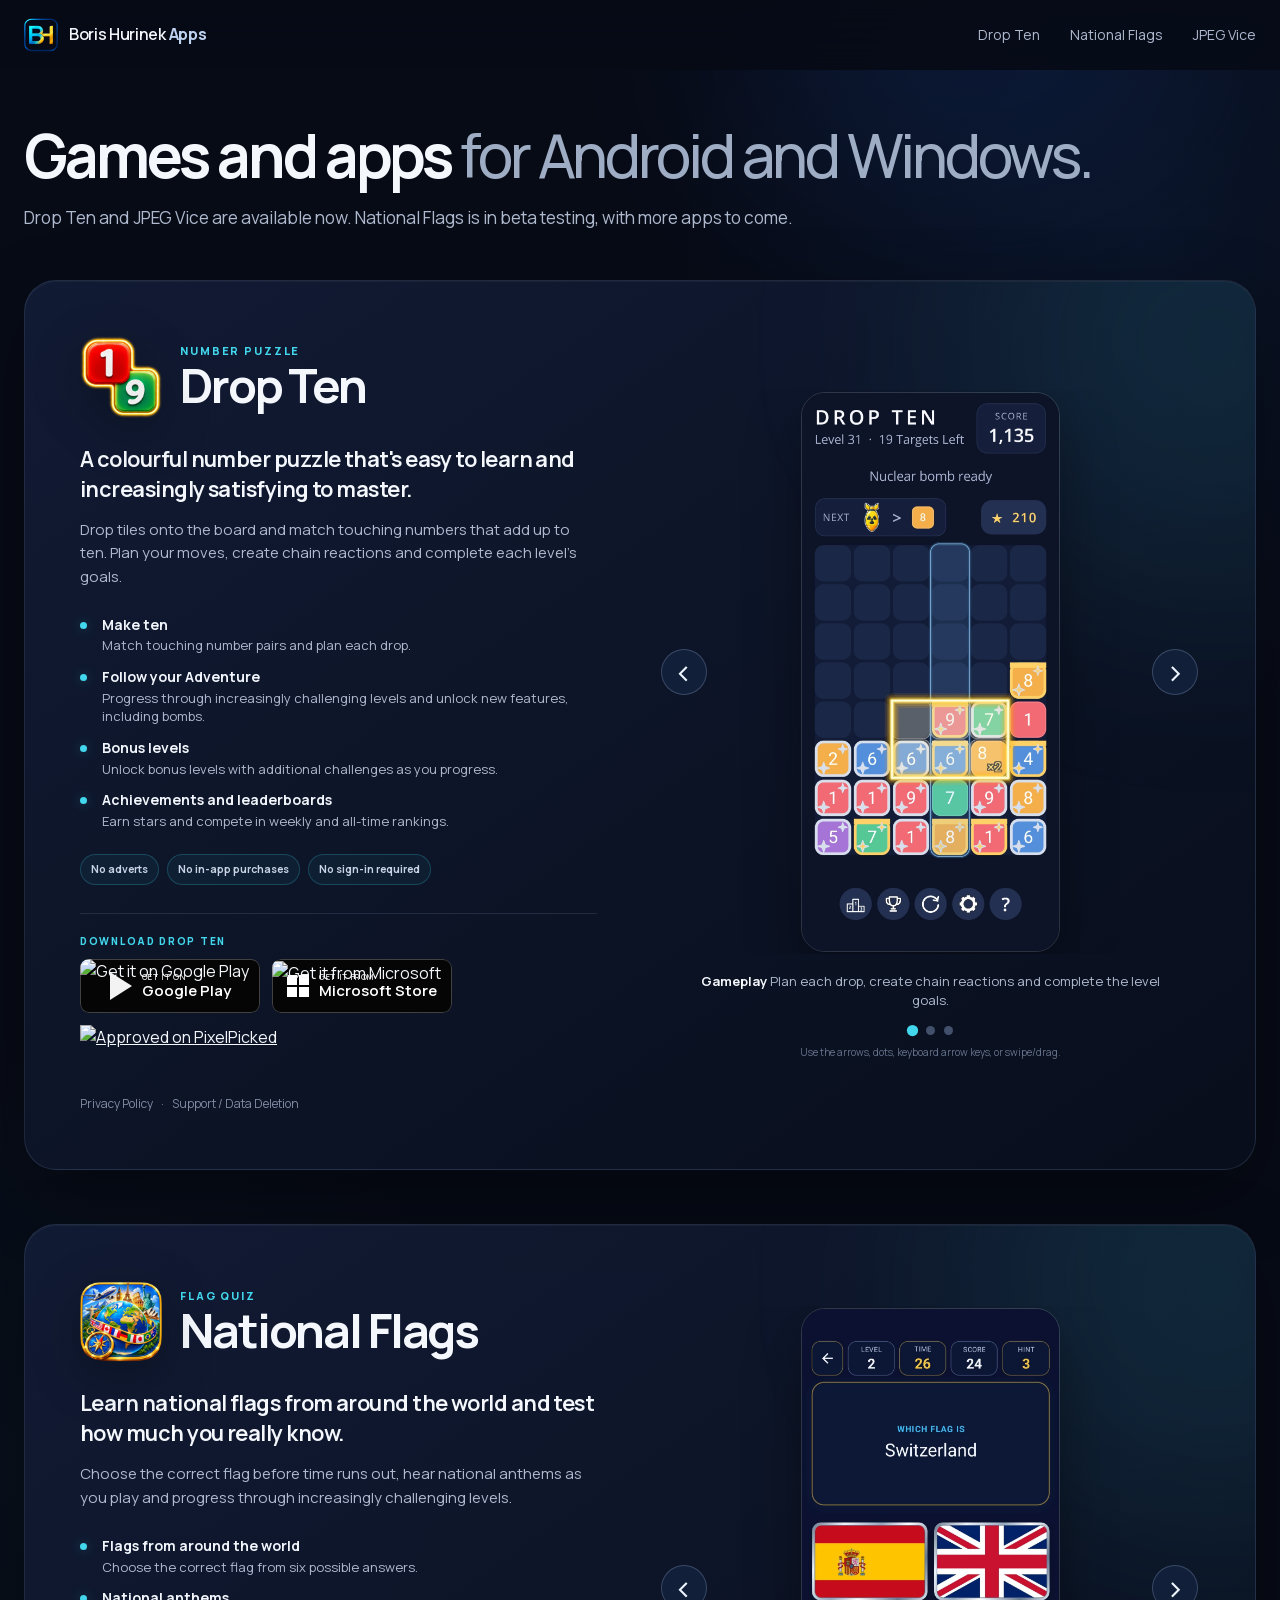
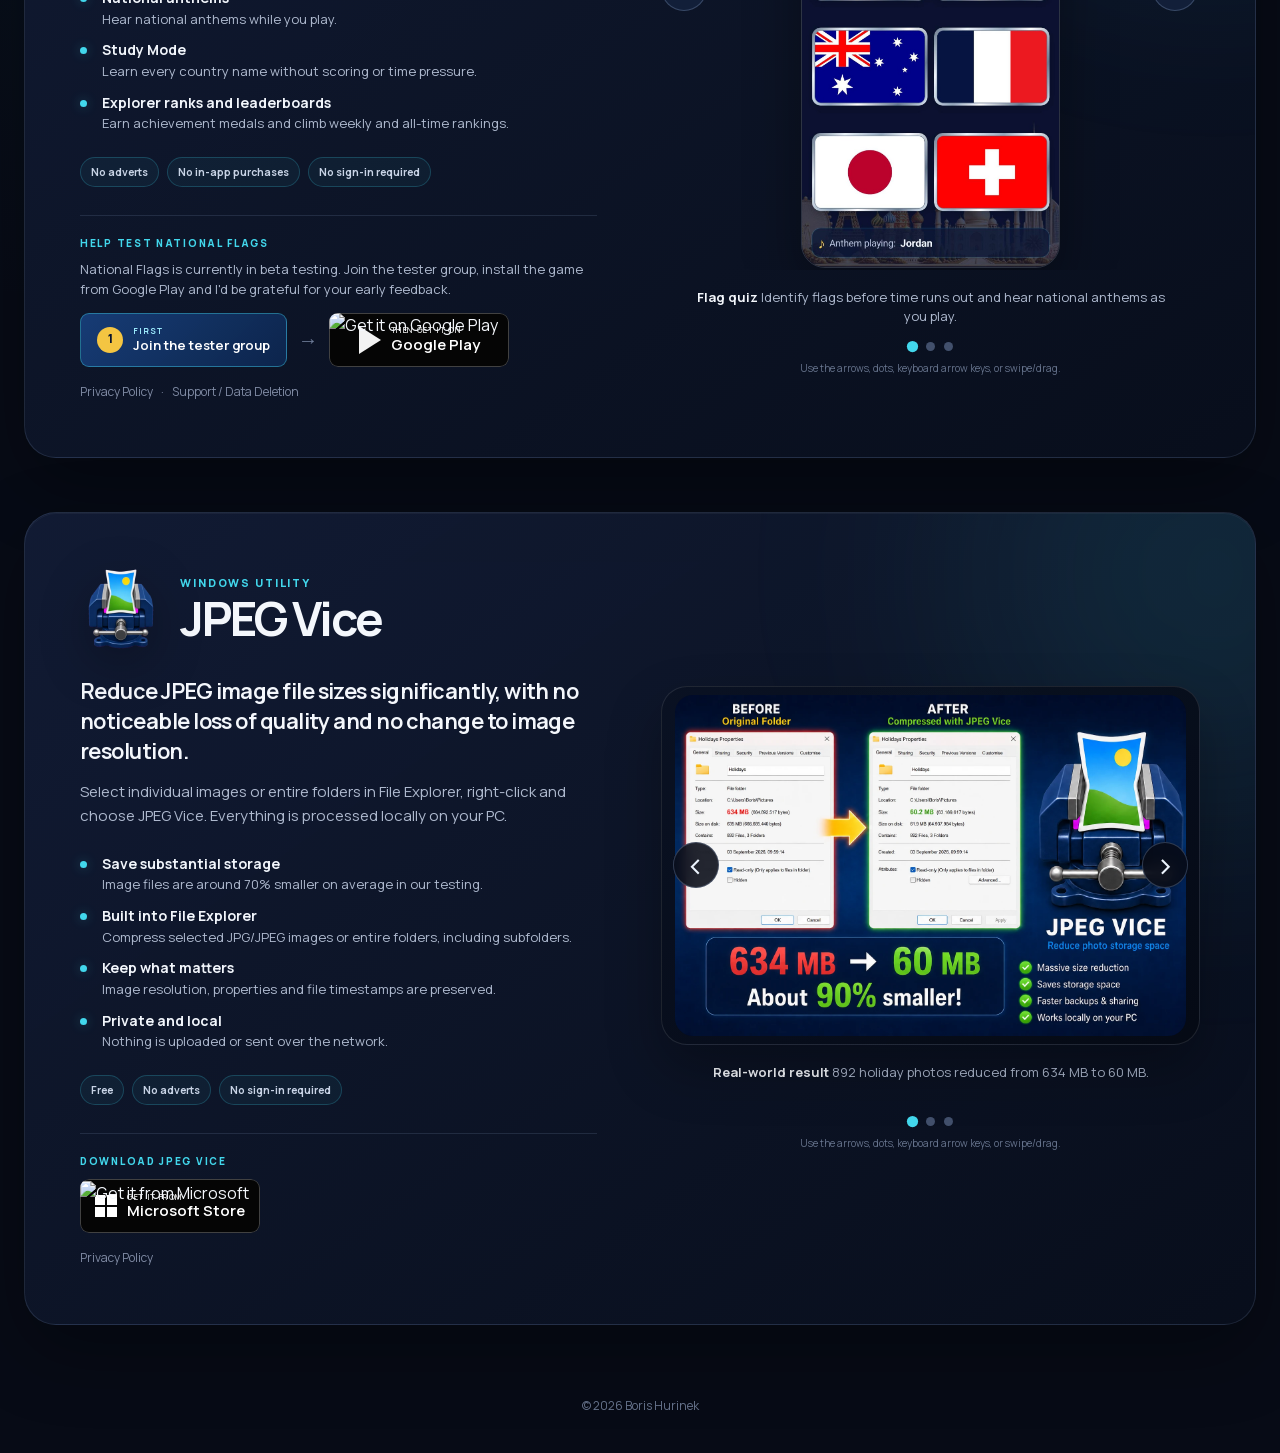
==== index.html @ 69b2ed43 "JPEG Vice Microsoft Store link updated" ====
<!doctype html>
<html lang="en">

<head>
  <meta charset="utf-8">
  <meta name="viewport" content="width=device-width, initial-scale=1">
  <meta name="theme-color" content="#070b16">
  <meta name="description"
    content="Games and apps for Android and Windows by Boris Hurinek. Drop Ten and JPEG Vice are available now, and National Flags is in beta testing.">
  <title>Boris Hurinek Apps</title>

  <link rel="icon" href="favicon.ico" sizes="any">
  <link rel="icon" type="image/png" sizes="32x32" href="favicon-32x32.png">
  <link rel="apple-touch-icon" sizes="180x180" href="apple-touch-icon.png">

  <link rel="preload" href="assets/fonts/manrope-latin-vf.woff2" as="font" type="font/woff2" crossorigin>
  <link rel="stylesheet" href="assets/css/site.css">
  <script src="assets/js/site.js" defer></script>
</head>

<body>
  <a class="skip-link" href="#main">Skip to content</a>

  <header class="site-header" data-header>
    <div class="header-inner">
      <a class="brand" href="#top" aria-label="Boris Hurinek Apps, home">
        <img class="brand-mark" src="assets/images/site-mark.png" width="38" height="38" alt="">
        <span class="brand-name">Boris Hurinek <strong>Apps</strong></span>
      </a>
      <nav class="site-nav" aria-label="Primary navigation">
        <a href="#drop-ten">Drop Ten</a>
        <a href="#national-flags">National Flags</a>
        <a href="#jpeg-vice">JPEG Vice</a>
      </nav>
    </div>
  </header>

  <main id="main">
    <section class="hero" id="top">
      <div class="hero-glow" aria-hidden="true"></div>
      <div class="shell hero-inner">
        <h1>Games and apps <span>for Android and Windows.</span></h1>
        <p class="hero-copy">Drop Ten and JPEG Vice are available now. National Flags is in beta testing, with more apps to come.</p>
      </div>
    </section>

    <section class="apps-section shell" aria-label="Apps">
      <article class="app-card reveal" id="drop-ten">
        <div class="app-card-glow" aria-hidden="true"></div>

        <div class="app-content">
          <div class="app-identity">
            <img class="app-icon" src="assets/images/drop-ten/app-icon.webp" alt="Drop Ten app icon" width="512"
              height="512">
            <div>
              <p class="app-type">NUMBER PUZZLE</p>
              <h2>Drop Ten</h2>
            </div>
          </div>

          <p class="app-lead">A colourful number puzzle that's easy to learn and increasingly satisfying to master.</p>
          <p class="app-description">Drop tiles onto the board and match touching numbers that add up to ten. Plan your
            moves, create chain reactions and complete each level's goals.</p>

          <div class="feature-list" aria-label="Drop Ten highlights">
            <div class="feature-item"><span class="feature-dot" aria-hidden="true"></span>
              <div><strong>Make ten</strong><span>Match touching number pairs and plan each drop.</span></div>
            </div>
            <div class="feature-item"><span class="feature-dot" aria-hidden="true"></span>
              <div><strong>Follow your Adventure</strong><span>Progress through increasingly challenging levels and
                  unlock new features, including bombs.</span></div>
            </div>
            <div class="feature-item"><span class="feature-dot" aria-hidden="true"></span>
              <div><strong>Bonus levels</strong><span>Unlock bonus levels with additional challenges as you
                  progress.</span></div>
            </div>
            <div class="feature-item"><span class="feature-dot" aria-hidden="true"></span>
              <div><strong>Achievements and leaderboards</strong><span>Earn stars and compete in weekly and all-time
                  rankings.</span></div>
            </div>
          </div>

          <div class="trust-row" aria-label="App benefits">
            <span>No adverts</span>
            <span>No in-app purchases</span>
            <span>No sign-in required</span>
          </div>

          <div class="download-block">
            <p class="download-label">DOWNLOAD DROP TEN</p>
            <div class="store-buttons">
              <a class="store-badge" href="https://play.google.com/store/apps/details?id=com.borishurinekapps.dropten"
                target="_blank" rel="noopener" aria-label="Get Drop Ten on Google Play">
                <span class="store-fallback"><span class="play-symbol" aria-hidden="true"></span><span><small>GET IT
                      ON</small>Google Play</span></span>
                <img class="store-official"
                  src="https://play.google.com/intl/en_us/badges/static/images/badges/en_badge_web_generic.png"
                  alt="Get it on Google Play">
              </a>
              <a class="store-badge"
                href="https://apps.microsoft.com/detail/9NRKWH9SPVKL?hl=en-us&amp;gl=GB&amp;ocid=pdpshare"
                target="_blank" rel="noopener" aria-label="Get Drop Ten from Microsoft Store">
                <span class="store-fallback"><span class="windows-symbol"
                    aria-hidden="true"><i></i><i></i><i></i><i></i></span><span><small>GET IT FROM</small>Microsoft
                    Store</span></span>
                <img class="store-official microsoft-official" src="https://get.microsoft.com/images/en-us%20dark.svg"
                  alt="Get it from Microsoft">
              </a>
              <a href="https://pixelpicked.com/game/1B5Avv13RPs/drop-ten/" target="_blank" rel="noopener">
                <img src="https://api.pixelpicked.com/api/badges/1B5Avv13RPs/live.png?theme=dark" width="250"
                  height="54" alt="Approved on PixelPicked" />
              </a>
            </div>
          </div>

          <div class="small-links">
            <a href="drop-ten-privacy.html">Privacy Policy</a>
            <span aria-hidden="true">·</span>
            <a href="https://forms.cloud.microsoft/r/HHPSnJedVT" target="_blank" rel="noopener">Support / Data
              Deletion</a>
          </div>
        </div>

        <div class="carousel" data-carousel aria-label="Drop Ten screenshots">
          <div class="carousel-shell">
            <button class="carousel-arrow carousel-prev" type="button" data-carousel-prev
              aria-label="Previous Drop Ten screenshot">‹</button>
            <div class="carousel-viewport" data-carousel-viewport tabindex="0">
              <div class="carousel-track" data-carousel-track>
                <figure class="carousel-slide"
                  data-caption="Gameplay | Plan each drop, create chain reactions and complete the level goals.">
                  <img class="carousel-image" src="assets/images/drop-ten/gameplay.jpg"
                    alt="Drop Ten gameplay with the nuclear bomb ready" width="824" height="1830" draggable="false">
                </figure>
                <figure class="carousel-slide"
                  data-caption="Adventure | Progress through levels and unlock new features and bonus levels.">
                  <img class="carousel-image" src="assets/images/drop-ten/adventure.jpg"
                    alt="Drop Ten Adventure path with levels and unlocks" width="945" height="2048" draggable="false">
                </figure>
                <figure class="carousel-slide"
                  data-caption="Bombs | Unlock powerful bombs to help clear difficult boards.">
                  <img class="carousel-image" src="assets/images/drop-ten/bomb-unlock.jpg"
                    alt="Drop Ten nuclear bomb unlocked" width="824" height="1830" draggable="false">
                </figure>
              </div>
            </div>
            <button class="carousel-arrow carousel-next" type="button" data-carousel-next
              aria-label="Next Drop Ten screenshot">›</button>
          </div>
          <p class="carousel-caption" data-carousel-caption aria-live="polite"></p>
          <div class="carousel-dots" data-carousel-dots aria-label="Choose Drop Ten screenshot"></div>
          <p class="carousel-help">Use the arrows, dots, keyboard arrow keys, or swipe/drag.</p>
        </div>
      </article>

      <article class="app-card reveal" id="national-flags">
        <div class="app-card-glow" aria-hidden="true"></div>
        <div class="app-content">
          <div class="app-identity">
            <img class="app-icon" src="assets/images/national-flags/app-icon.webp" alt="National Flags app icon"
              width="512" height="512">
            <div>
              <p class="app-type">FLAG QUIZ</p>
              <h2>National Flags</h2>
            </div>
          </div>

          <p class="app-lead">Learn national flags from around the world and test how much you really know.</p>
          <p class="app-description">Choose the correct flag before time runs out, hear national anthems as you play and
            progress through increasingly challenging levels.</p>

          <div class="feature-list" aria-label="National Flags highlights">
            <div class="feature-item"><span class="feature-dot" aria-hidden="true"></span>
              <div><strong>Flags from around the world</strong><span>Choose the correct flag from six possible
                  answers.</span></div>
            </div>
            <div class="feature-item"><span class="feature-dot" aria-hidden="true"></span>
              <div><strong>National anthems</strong><span>Hear national anthems while you play.</span></div>
            </div>
            <div class="feature-item"><span class="feature-dot" aria-hidden="true"></span>
              <div><strong>Study Mode</strong><span>Learn every country name without scoring or time pressure.</span>
              </div>
            </div>
            <div class="feature-item"><span class="feature-dot" aria-hidden="true"></span>
              <div><strong>Explorer ranks and leaderboards</strong><span>Earn achievement medals and climb weekly and
                  all-time rankings.</span></div>
            </div>
          </div>

          <div class="trust-row" aria-label="App benefits">
            <span>No adverts</span>
            <span>No in-app purchases</span>
            <span>No sign-in required</span>
          </div>

          <div class="download-block early-access-block">
            <p class="download-label">HELP TEST NATIONAL FLAGS</p>
            <p class="early-access-note">National Flags is currently in beta testing. Join the tester group, install the
              game from Google Play and I'd be grateful for your early feedback.</p>
            <div class="early-steps">
              <a class="early-step" href="https://groups.google.com/g/borishurinekappstesters" target="_blank"
                rel="noopener">
                <span class="step-number">1</span><span><small>FIRST</small>Join the tester group</span>
              </a>
              <span class="step-arrow" aria-hidden="true">→</span>
              <a class="store-badge" href="https://play.google.com/apps/testing/com.borishurinekapps.nationalflags"
                target="_blank" rel="noopener"
                aria-label="Get National Flags on Google Play after joining the tester group">
                <span class="store-fallback"><span class="play-symbol" aria-hidden="true"></span><span><small>THEN GET
                      IT ON</small>Google Play</span></span>
                <img class="store-official"
                  src="https://play.google.com/intl/en_us/badges/static/images/badges/en_badge_web_generic.png"
                  alt="Get it on Google Play">
              </a>
            </div>
          </div>

          <div class="small-links">
            <a href="national-flags-privacy.html">Privacy Policy</a>
            <span aria-hidden="true">·</span>
            <a href="https://forms.cloud.microsoft/r/4KenKK9VMp" target="_blank" rel="noopener">Support / Data
              Deletion</a>
          </div>
        </div>

        <div class="carousel" data-carousel aria-label="National Flags screenshots">
          <div class="carousel-shell">
            <button class="carousel-arrow carousel-prev" type="button" data-carousel-prev
              aria-label="Previous National Flags screenshot">‹</button>
            <div class="carousel-viewport" data-carousel-viewport tabindex="0">
              <div class="carousel-track" data-carousel-track>
                <figure class="carousel-slide"
                  data-caption="Flag quiz | Identify flags before time runs out and hear national anthems as you play.">
                  <img class="carousel-image" src="assets/images/national-flags/gameplay.jpg"
                    alt="National Flags quiz asking for the flag of Switzerland" width="824" height="1830"
                    draggable="false">
                </figure>
                <figure class="carousel-slide"
                  data-caption="Main menu | Play, check the leaderboards, view achievements and change settings.">
                  <img class="carousel-image" src="assets/images/national-flags/main-menu.jpg"
                    alt="National Flags main menu" width="824" height="1830" draggable="false">
                </figure>
                <figure class="carousel-slide"
                  data-caption="Explorer ranks | Earn achievement medals as you progress through the game.">
                  <img class="carousel-image" src="assets/images/national-flags/achievements.jpg"
                    alt="National Flags explorer rank achievement medals" width="824" height="1830" draggable="false">
                </figure>
              </div>
            </div>
            <button class="carousel-arrow carousel-next" type="button" data-carousel-next
              aria-label="Next National Flags screenshot">›</button>
          </div>
          <p class="carousel-caption" data-carousel-caption aria-live="polite"></p>
          <div class="carousel-dots" data-carousel-dots aria-label="Choose National Flags screenshot"></div>
          <p class="carousel-help">Use the arrows, dots, keyboard arrow keys, or swipe/drag.</p>
        </div>
      </article>

      <article class="app-card reveal" id="jpeg-vice">
        <div class="app-card-glow" aria-hidden="true"></div>
        <div class="app-content">
          <div class="app-identity">
            <img class="app-icon" src="assets/images/jpeg-vice/JPEGVice.webp" alt="JPEG Vice app icon" width="256"
              height="256">
            <div>
              <p class="app-type">WINDOWS UTILITY</p>
              <h2>JPEG Vice</h2>
            </div>
          </div>

          <p class="app-lead">Reduce JPEG image file sizes significantly, with no noticeable loss of quality and no change
            to image resolution.</p>
          <p class="app-description">Select individual images or entire folders in File Explorer, right-click and choose
            JPEG Vice. Everything is processed locally on your PC.</p>

          <div class="feature-list" aria-label="JPEG Vice highlights">
            <div class="feature-item"><span class="feature-dot" aria-hidden="true"></span>
              <div><strong>Save substantial storage</strong><span>Image files are around 70% smaller on average in our
                  testing.</span></div>
            </div>
            <div class="feature-item"><span class="feature-dot" aria-hidden="true"></span>
              <div><strong>Built into File Explorer</strong><span>Compress selected JPG/JPEG images or entire folders,
                  including subfolders.</span></div>
            </div>
            <div class="feature-item"><span class="feature-dot" aria-hidden="true"></span>
              <div><strong>Keep what matters</strong><span>Image resolution, properties and file timestamps are
                  preserved.</span></div>
            </div>
            <div class="feature-item"><span class="feature-dot" aria-hidden="true"></span>
              <div><strong>Private and local</strong><span>Nothing is uploaded or sent over the network.</span></div>
            </div>
          </div>

          <div class="trust-row" aria-label="App benefits">
            <span>Free</span>
            <span>No adverts</span>
            <span>No sign-in required</span>
          </div>

          <div class="download-block">
            <p class="download-label">DOWNLOAD JPEG VICE</p>
            <div class="store-buttons">
              <a class="store-badge" href="https://apps.microsoft.com/detail/9N1WLWD1BD6P?hl=en-us&gl=GB&ocid=pdpshare" target="_blank" rel="noopener"
                aria-label="Get JPEG Vice from Microsoft Store">
                <span class="store-fallback"><span class="windows-symbol"
                    aria-hidden="true"><i></i><i></i><i></i><i></i></span><span><small>GET IT FROM</small>Microsoft
                    Store</span></span>
                <img class="store-official microsoft-official" src="https://get.microsoft.com/images/en-us%20dark.svg"
                  alt="Get it from Microsoft">
              </a>
            </div>
          </div>

          <div class="small-links">
            <a href="jpeg-vice-privacy.html">Privacy Policy</a>
          </div>
        </div>

        <div class="carousel carousel--landscape" data-carousel aria-label="JPEG Vice screenshots">
          <div class="carousel-shell">
            <button class="carousel-arrow carousel-prev" type="button" data-carousel-prev
              aria-label="Previous JPEG Vice screenshot">‹</button>
            <div class="carousel-viewport" data-carousel-viewport tabindex="0">
              <div class="carousel-track" data-carousel-track>
                <figure class="carousel-slide"
                  data-caption="Real-world result | 892 holiday photos reduced from 634 MB to 60 MB.">
                  <img class="carousel-image" src="assets/images/jpeg-vice/jpeg-vice-feature-graphic.webp"
                    alt="JPEG Vice example showing a Holidays photo folder reduced from 634 MB to 60 MB" width="1536"
                    height="1024" draggable="false">
                </figure>
                <figure class="carousel-slide"
                  data-caption="Built into File Explorer | Select JPEG images or folders, right-click and choose JPEG Vice.">
                  <img class="carousel-image" src="assets/images/jpeg-vice/screenshot-01.webp"
                    alt="JPEG Vice command in the Windows File Explorer right-click menu" width="1037" height="926"
                    draggable="false">
                </figure>
                <figure class="carousel-slide"
                  data-caption="Simple and clear | See progress, errors and the total storage space saved.">
                  <img class="carousel-image" src="assets/images/jpeg-vice/screenshot-02.webp"
                    alt="JPEG Vice progress window after processing 892 images" width="622" height="289"
                    draggable="false">
                </figure>
              </div>
            </div>
            <button class="carousel-arrow carousel-next" type="button" data-carousel-next
              aria-label="Next JPEG Vice screenshot">›</button>
          </div>
          <p class="carousel-caption" data-carousel-caption aria-live="polite"></p>
          <div class="carousel-dots" data-carousel-dots aria-label="Choose JPEG Vice screenshot"></div>
          <p class="carousel-help">Use the arrows, dots, keyboard arrow keys, or swipe/drag.</p>
        </div>
      </article>
    </section>
  </main>

  <footer class="site-footer">
    <div class="shell">
      <p>© 2026 Boris Hurinek</p>
    </div>
  </footer>

</body>

</html>
---- assets/css/site.css ----
@font-face {
  font-family: "Manrope";
  src: url("../fonts/manrope-latin-vf.woff2") format("woff2-variations");
  font-style: normal;
  font-weight: 200 800;
  font-display: swap;
}

:root {
  --bg: #070b16;
  --bg-soft: #0a1020;
  --surface: #0f192f;
  --surface-2: #0a1224;
  --line: rgba(156, 178, 218, 0.15);
  --line-strong: rgba(156, 178, 218, 0.28);
  --text: #f4f7fc;
  --muted: #aeb9ce;
  --muted-2: #7f8aa3;
  --accent: #42d7ec;
  --accent-rgb: 66, 215, 236;
  --gold: #f4c542;
  --radius-xl: 32px;
  --shell: 1240px;
  --shadow: 0 26px 74px rgba(0, 0, 0, 0.32);
}

* { box-sizing: border-box; }
html { scroll-behavior: smooth; scroll-padding-top: 92px; }
body {
  margin: 0;
  min-width: 320px;
  color: var(--text);
  background:
    radial-gradient(circle at 90% 8%, rgba(33, 92, 178, 0.10), transparent 30rem),
    radial-gradient(circle at 5% 48%, rgba(26, 120, 146, 0.05), transparent 28rem),
    var(--bg);
  font-family: "Manrope", "Segoe UI", Arial, sans-serif;
  line-height: 1.55;
  -webkit-font-smoothing: antialiased;
  text-rendering: optimizeLegibility;
}
img { max-width: 100%; display: block; }
a { color: inherit; }
button, a { -webkit-tap-highlight-color: transparent; }
button { font: inherit; }

.shell { width: min(var(--shell), calc(100% - 48px)); margin-inline: auto; }
.skip-link { position: fixed; left: 16px; top: -80px; z-index: 1000; padding: 10px 14px; background: white; color: #111; border-radius: 8px; }
.skip-link:focus { top: 12px; }

.site-header {
  position: sticky;
  top: 0;
  z-index: 50;
  height: 70px;
  display: flex;
  align-items: center;
  background: rgba(7, 11, 22, 0.76);
  border-bottom: 1px solid transparent;
  backdrop-filter: blur(18px) saturate(130%);
  transition: background 180ms ease, border-color 180ms ease;
}
.site-header.is-scrolled { background: rgba(7, 11, 22, 0.95); border-color: var(--line); }
.header-inner { width: min(var(--shell), calc(100% - 48px)); margin-inline: auto; display: flex; align-items: center; justify-content: space-between; gap: 28px; }
.brand { display: inline-flex; align-items: center; gap: 11px; text-decoration: none; font-weight: 570; letter-spacing: -0.02em; }
.brand strong { color: #bed2f2; font-weight: 720; }
.brand-mark { width: 34px; height: 34px; object-fit: contain; }
.site-nav { display: flex; align-items: center; gap: 30px; font-size: 14px; color: var(--muted); }
.site-nav a { text-decoration: none; transition: color 160ms ease; }
.site-nav a:hover, .site-nav a:focus-visible { color: var(--text); }

.hero { position: relative; overflow: hidden; padding: 54px 0 48px; }
.hero-inner { position: relative; z-index: 2; }
.hero h1 { margin: 0; font-size: clamp(44px, 4.7vw, 68px); line-height: 1.05; letter-spacing: -0.052em; font-weight: 690; }
.hero h1 span { color: #9eacc4; font-weight: 480; }
.hero-copy { margin: 18px 0 0; max-width: none; color: var(--muted); font-size: clamp(16px, 1.35vw, 19px); }
.hero-glow { position: absolute; width: 480px; height: 300px; right: 5%; top: -180px; border-radius: 50%; background: #245ed5; filter: blur(105px); opacity: .14; pointer-events: none; }

.apps-section { display: grid; gap: 54px; padding-bottom: 68px; }
.app-card {
  position: relative;
  display: grid;
  grid-template-columns: minmax(0, 0.98fr) minmax(430px, 1.02fr);
  gap: clamp(38px, 5vw, 68px);
  padding: clamp(36px, 4.3vw, 60px);
  overflow: hidden;
  border: 1px solid var(--line);
  border-radius: var(--radius-xl);
  background: linear-gradient(145deg, rgba(18, 28, 53, .95), rgba(8, 14, 28, .98));
  box-shadow: var(--shadow);
  isolation: isolate;
}
.app-card::after { content: ""; position: absolute; inset: 0; pointer-events: none; border-radius: inherit; box-shadow: inset 0 1px 0 rgba(255,255,255,.045); }
.app-card-glow { position: absolute; z-index: -1; width: 500px; height: 500px; right: -210px; top: -190px; border-radius: 50%; background: rgba(var(--accent-rgb), .10); filter: blur(115px); }
.app-content { position: relative; z-index: 4; align-self: center; min-width: 0; }
.app-identity { display: flex; align-items: center; gap: 18px; margin-bottom: 26px; }
.app-icon { width: 82px; height: 82px; object-fit: contain; filter: drop-shadow(0 14px 24px rgba(0,0,0,.26)); }
.app-type, .download-label { margin: 0; color: var(--accent); font-size: 11px; line-height: 1.2; font-weight: 800; letter-spacing: .17em; }
.app-type { margin-bottom: 5px; }
.app-identity h2 { margin: 0; font-size: clamp(38px, 3.7vw, 54px); line-height: 1; letter-spacing: -0.045em; font-weight: 710; }
.app-lead { margin: 0 0 14px; max-width: 520px; font-size: clamp(20px, 1.7vw, 24px); line-height: 1.38; letter-spacing: -0.025em; font-weight: 650; }
.app-description { max-width: 560px; margin: 0 0 26px; color: var(--muted); font-size: 15px; }
.feature-list { display: grid; gap: 11px; margin: 0 0 24px; }
.feature-item { display: grid; grid-template-columns: 10px 1fr; gap: 12px; align-items: start; }
.feature-dot { width: 7px; height: 7px; margin-top: 8px; border-radius: 50%; background: var(--accent); box-shadow: 0 0 12px rgba(var(--accent-rgb), .32); }
.feature-item strong, .feature-item span { display: block; }
.feature-item strong { margin-bottom: 1px; font-size: 14px; color: #f1f5fb; }
.feature-item div > span { color: var(--muted); font-size: 13px; line-height: 1.43; }
.trust-row { display: flex; flex-wrap: wrap; gap: 8px; margin: 0 0 28px; }
.trust-row span { padding: 6px 10px; border-radius: 999px; border: 1px solid rgba(var(--accent-rgb), .22); background: rgba(var(--accent-rgb), .055); color: #c8d3e5; font-size: 10.5px; font-weight: 700; }
.download-block { padding-top: 21px; border-top: 1px solid var(--line); }
.download-label { margin-bottom: 12px; font-size: 10px; }
.store-buttons { display: flex; flex-wrap: wrap; gap: 12px; align-items: center; }
.store-badge { position: relative; display: inline-flex; width: 180px; height: 54px; border-radius: 9px; overflow: hidden; text-decoration: none; transition: transform 150ms ease, filter 150ms ease; }
.store-badge:hover, .early-step:hover { transform: translateY(-2px); filter: brightness(1.07); }
.store-badge:focus-visible, .early-step:focus-visible, .small-links a:focus-visible, .carousel-arrow:focus-visible, .carousel-dot:focus-visible { outline: 2px solid var(--accent); outline-offset: 3px; }
.store-official { position: absolute; inset: 0; width: 100%; height: 100%; object-fit: contain; z-index: 2; }
.microsoft-official { padding: 2px 0; }
.store-fallback { position: absolute; inset: 0; display: flex; align-items: center; justify-content: center; gap: 10px; padding: 6px 12px; border: 1px solid rgba(255,255,255,.24); border-radius: 9px; background: #050505; color: white; font-size: 15px; font-weight: 620; line-height: 1.05; }
.store-fallback small { display: block; margin-bottom: 2px; font-size: 8px; letter-spacing: .08em; font-weight: 600; color: #d8d8d8; }
.play-symbol { width: 0; height: 0; border-top: 14px solid transparent; border-bottom: 14px solid transparent; border-left: 22px solid #f3f3f3; }
.windows-symbol { display: grid; grid-template-columns: repeat(2, 10px); grid-template-rows: repeat(2, 10px); gap: 2px; }
.windows-symbol i { display: block; background: white; }
.small-links { display: flex; flex-wrap: wrap; align-items: center; gap: 8px; margin-top: 16px; color: var(--muted-2); font-size: 12px; }
.small-links a { text-decoration: none; border-bottom: 1px solid transparent; }
.small-links a:hover { color: var(--text); border-color: currentColor; }

.early-access-note { max-width: 560px; margin: -2px 0 13px; color: var(--muted); font-size: 13px; }
.early-steps { display: flex; align-items: center; flex-wrap: wrap; gap: 11px; }
.early-step { display: inline-flex; height: 54px; align-items: center; gap: 10px; padding: 0 16px; border-radius: 9px; border: 1px solid rgba(var(--accent-rgb), .42); background: linear-gradient(135deg, rgba(24, 62, 122, .94), rgba(13, 38, 78, .96)); text-decoration: none; color: white; line-height: 1.08; font-weight: 650; font-size: 13px; transition: transform 150ms ease, filter 150ms ease; }
.early-step small { display: block; margin-bottom: 2px; color: #9feeff; font-size: 8px; letter-spacing: .12em; }
.step-number { width: 26px; height: 26px; display: grid; place-items: center; border-radius: 50%; background: var(--gold); color: #09142d; font-size: 12px; font-weight: 800; }
.step-arrow { color: #6e7c98; font-size: 20px; }

.carousel { position: relative; align-self: center; min-width: 0; text-align: center; user-select: none; -webkit-user-select: none; }
.carousel-shell { position: relative; display: grid; grid-template-columns: 48px minmax(0, 1fr) 48px; align-items: center; gap: 15px; }
.carousel-viewport { overflow: hidden; min-width: 0; border-radius: 26px; cursor: grab; touch-action: pan-y; outline: none; }
.carousel-viewport.is-dragging { cursor: grabbing; }
.carousel-track { display: flex; transition: transform 320ms cubic-bezier(.22,.75,.25,1); will-change: transform; }
.carousel-slide { flex: 0 0 100%; min-width: 0; margin: 0; padding: 2px; display: flex; justify-content: center; }
.carousel-image {
  display: block;
  height: 560px;
  width: auto;
  max-width: 100%;
  object-fit: contain;
  border-radius: 24px;
  border: 1px solid rgba(255,255,255,.14);
  box-shadow: 0 24px 54px rgba(0,0,0,.34);
  pointer-events: none;
}
.carousel-arrow { width: 46px; height: 46px; display: grid; place-items: center; border: 1px solid var(--line-strong); border-radius: 50%; background: rgba(20, 33, 61, .88); color: #edf5ff; font-size: 32px; line-height: 1; cursor: pointer; transition: background 150ms ease, border-color 150ms ease, transform 150ms ease; }
.carousel-arrow:hover { background: rgba(var(--accent-rgb), .13); border-color: rgba(var(--accent-rgb), .50); transform: scale(1.04); }
.carousel-caption { min-height: 44px; max-width: 470px; margin: 18px auto 10px; color: var(--muted); font-size: 13px; line-height: 1.45; }
.carousel-caption strong { color: var(--text); }
.carousel-dots { display: flex; justify-content: center; gap: 9px; }
.carousel-dot { width: 9px; height: 9px; padding: 0; border: 0; border-radius: 50%; background: #42506c; cursor: pointer; transition: transform 150ms ease, background 150ms ease; }
.carousel-dot.is-active { background: var(--accent); transform: scale(1.25); }
.carousel-help { margin: 10px 0 0; color: #66738c; font-size: 10px; }


/* Landscape carousel variant for desktop app screenshots and feature graphics. */
.carousel--landscape .carousel-shell {
  display: block;
  position: relative;
}
.carousel--landscape .carousel-viewport {
  aspect-ratio: 3 / 2;
  border: 1px solid rgba(255,255,255,.10);
  background:
    radial-gradient(circle at 50% 45%, rgba(var(--accent-rgb), .055), transparent 58%),
    linear-gradient(145deg, rgba(10, 18, 35, .96), rgba(5, 10, 21, .98));
  box-shadow: 0 24px 54px rgba(0,0,0,.28);
}
.carousel--landscape .carousel-track,
.carousel--landscape .carousel-slide {
  height: 100%;
}
.carousel--landscape .carousel-slide {
  align-items: center;
  padding: 8px;
}
.carousel--landscape .carousel-image {
  width: auto;
  height: auto;
  max-width: 100%;
  max-height: 100%;
  object-fit: contain;
  border-radius: 18px;
  border: 0;
  box-shadow: none;
}
.carousel--landscape .carousel-arrow {
  position: absolute;
  z-index: 3;
  top: 50%;
  transform: translateY(-50%);
  background: rgba(7, 11, 22, .88);
  backdrop-filter: blur(8px);
}
.carousel--landscape .carousel-prev { left: 12px; }
.carousel--landscape .carousel-next { right: 12px; }
.carousel--landscape .carousel-arrow:hover {
  transform: translateY(-50%) scale(1.04);
}

.site-footer { padding: 4px 0 38px; color: #68758e; font-size: 12px; text-align: center; }
.site-footer p { margin: 0; }


.reveal { opacity: 0; transform: translateY(16px); transition: opacity 480ms ease, transform 480ms ease; }
.reveal.is-visible { opacity: 1; transform: none; }

@media (max-width: 1060px) {
  .app-card { grid-template-columns: minmax(0, .98fr) minmax(390px, 1.02fr); padding: 42px; gap: 38px; }
  .carousel-image { height: 540px; width: auto; }
}

@media (max-width: 860px) {
  .hero { padding: 44px 0 40px; }
  .app-card { grid-template-columns: 1fr; padding: 40px; gap: 42px; }
  .app-content { max-width: 680px; }
  .carousel { width: min(100%, 560px); margin-inline: auto; }
}

@media (max-width: 620px) {
  .shell, .header-inner { width: min(100% - 30px, var(--shell)); }
  .site-header { height: 64px; }
  .brand-name { font-size: 14px; }
  .brand-mark { width: 30px; height: 30px; }
  .site-nav { display: none; }
  html { scroll-padding-top: 76px; }
  .hero { padding: 34px 0 34px; }
  .hero h1 { font-size: clamp(38px, 11.5vw, 52px); }
  .hero h1 span { display: block; }
  .hero-copy { margin-top: 14px; font-size: 15px; }
  .apps-section { gap: 28px; padding-bottom: 40px; }
  .app-card { padding: 27px 21px 30px; border-radius: 25px; gap: 34px; }
  .app-identity { gap: 14px; margin-bottom: 22px; }
  .app-icon { width: 68px; height: 68px; }
  .app-identity h2 { font-size: 37px; }
  .app-lead { font-size: 20px; }
  .app-description { font-size: 14px; }
  .feature-item div > span { font-size: 12.8px; }
  .trust-row { margin-bottom: 25px; }
  .store-badge { width: 164px; height: 49px; }
  .early-step { height: 49px; }
  .step-arrow { display: none; }
  .carousel-shell { grid-template-columns: 42px minmax(0, 1fr) 42px; gap: 8px; }
  .carousel-arrow { width: 40px; height: 40px; font-size: 28px; }
  .carousel-image { height: min(590px, 72vh); width: auto; max-width: 100%; border-radius: 21px; }
  .carousel-viewport { border-radius: 21px; }
  .carousel-caption { min-height: 58px; margin-top: 15px; font-size: 12px; }
  .carousel-help { display: none; }
  .carousel--landscape .carousel-slide { padding: 6px; }
  .carousel--landscape .carousel-prev { left: 8px; }
  .carousel--landscape .carousel-next { right: 8px; }
}

@media (max-width: 390px) {
  .store-badge { width: 157px; }
  .early-step { width: 100%; justify-content: center; }
  .carousel-shell { grid-template-columns: 36px minmax(0, 1fr) 36px; gap: 5px; }
  .carousel-arrow { width: 34px; height: 34px; font-size: 24px; }
}

@media (prefers-reduced-motion: reduce) {
  html { scroll-behavior: auto; }
  *, *::before, *::after { animation-duration: 0.001ms !important; transition-duration: 0.001ms !important; }
  .reveal { opacity: 1; transform: none; }
}

/* Privacy policy pages */
.policy-main { padding: 42px 0 64px; }
.policy-shell { max-width: none; }
.back-link {
  display: inline-flex;
  margin: 0 0 18px;
  color: var(--muted);
  font-size: 13px;
  font-weight: 650;
  text-decoration: none;
  transition: color 150ms ease;
}
.back-link:hover, .back-link:focus-visible { color: var(--text); }
.back-link:focus-visible, .policy-button:focus-visible { outline: 2px solid var(--accent); outline-offset: 4px; }
.policy-card {
  padding: clamp(30px, 5vw, 58px);
  border: 1px solid var(--line);
  border-radius: var(--radius-xl);
  background: linear-gradient(145deg, rgba(18, 28, 53, .96), rgba(8, 14, 28, .99));
  box-shadow: var(--shadow);
}
.policy-header {
  display: flex;
  align-items: center;
  gap: 22px;
  padding-bottom: 30px;
  margin-bottom: 30px;
  border-bottom: 1px solid var(--line);
}
.policy-app-icon {
  width: 90px;
  height: 90px;
  flex: 0 0 auto;
  object-fit: contain;
  filter: drop-shadow(0 14px 24px rgba(0,0,0,.25));
}
.policy-kicker {
  margin: 0 0 5px;
  color: var(--accent);
  font-size: 11px;
  line-height: 1.2;
  font-weight: 800;
  letter-spacing: .17em;
}
.policy-header h1 {
  margin: 0;
  font-size: clamp(36px, 5vw, 54px);
  line-height: 1.05;
  letter-spacing: -0.045em;
  font-weight: 710;
}
.policy-effective { margin: 8px 0 0; color: var(--muted); font-size: 14px; }
.policy-effective strong { color: #dce6f7; font-weight: 650; }
.policy-card > p, .policy-section p, .policy-section li {
  color: var(--muted);
  font-size: 15px;
  line-height: 1.75;
}
.policy-card > p { margin: 0 0 30px; color: #d3dced; max-width: 1040px; }
.policy-section { padding: 28px 0; border-top: 1px solid var(--line); }
.policy-section > p, .policy-section > ul { max-width: 1040px; }
.policy-card > p + .policy-section { border-top: 0; padding-top: 0; }
.policy-section h2 {
  margin: 0 0 14px;
  color: var(--text);
  font-size: 19px;
  line-height: 1.3;
  font-weight: 720;
  letter-spacing: .01em;
  text-transform: uppercase;
}
.policy-section p { margin: 0 0 14px; }
.policy-section p:last-child { margin-bottom: 0; }
.policy-section ul { margin: 8px 0 18px; padding-left: 24px; }
.policy-section li { padding-left: 5px; margin: 6px 0; }
.policy-section li::marker { color: var(--accent); }
.policy-request { padding-bottom: 0; }
.policy-button {
  display: inline-flex;
  align-items: center;
  min-height: 46px;
  padding: 0 18px;
  margin: 3px 0 10px;
  border: 1px solid rgba(var(--accent-rgb), .45);
  border-radius: 10px;
  background: rgba(var(--accent-rgb), .10);
  color: var(--text);
  font-size: 13px;
  font-weight: 720;
  text-decoration: none;
  transition: transform 150ms ease, background 150ms ease, border-color 150ms ease;
}
.policy-button:hover { transform: translateY(-1px); background: rgba(var(--accent-rgb), .16); border-color: rgba(var(--accent-rgb), .70); }

@media (max-width: 620px) {
  .policy-main { padding: 26px 0 44px; }
  .policy-card { padding: 28px 21px 32px; border-radius: 25px; }
  .policy-header { gap: 15px; padding-bottom: 24px; margin-bottom: 25px; }
  .policy-app-icon { width: 67px; height: 67px; }
  .policy-header h1 { font-size: 35px; }
  .policy-effective { font-size: 12.5px; }
  .policy-card > p, .policy-section p, .policy-section li { font-size: 14px; line-height: 1.7; }
  .policy-section { padding: 23px 0; }
  .policy-section h2 { font-size: 16px; }
}
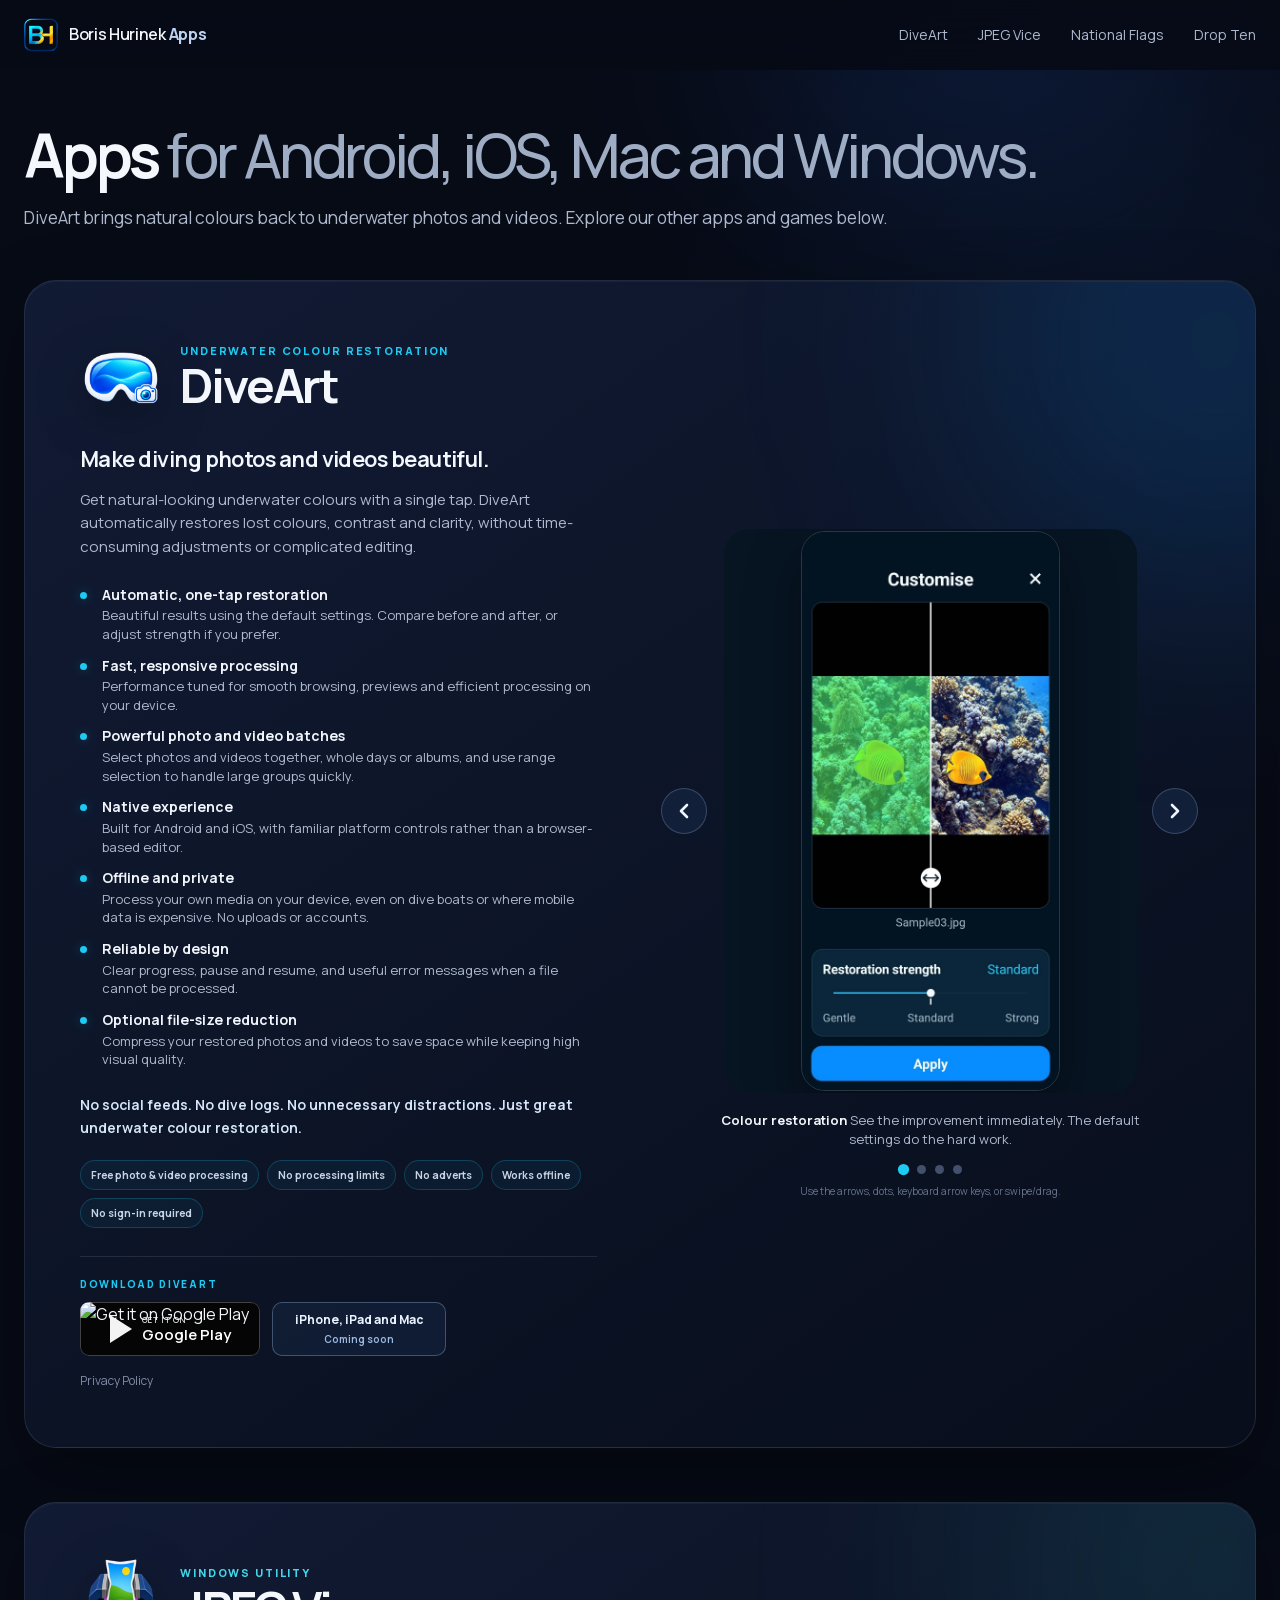
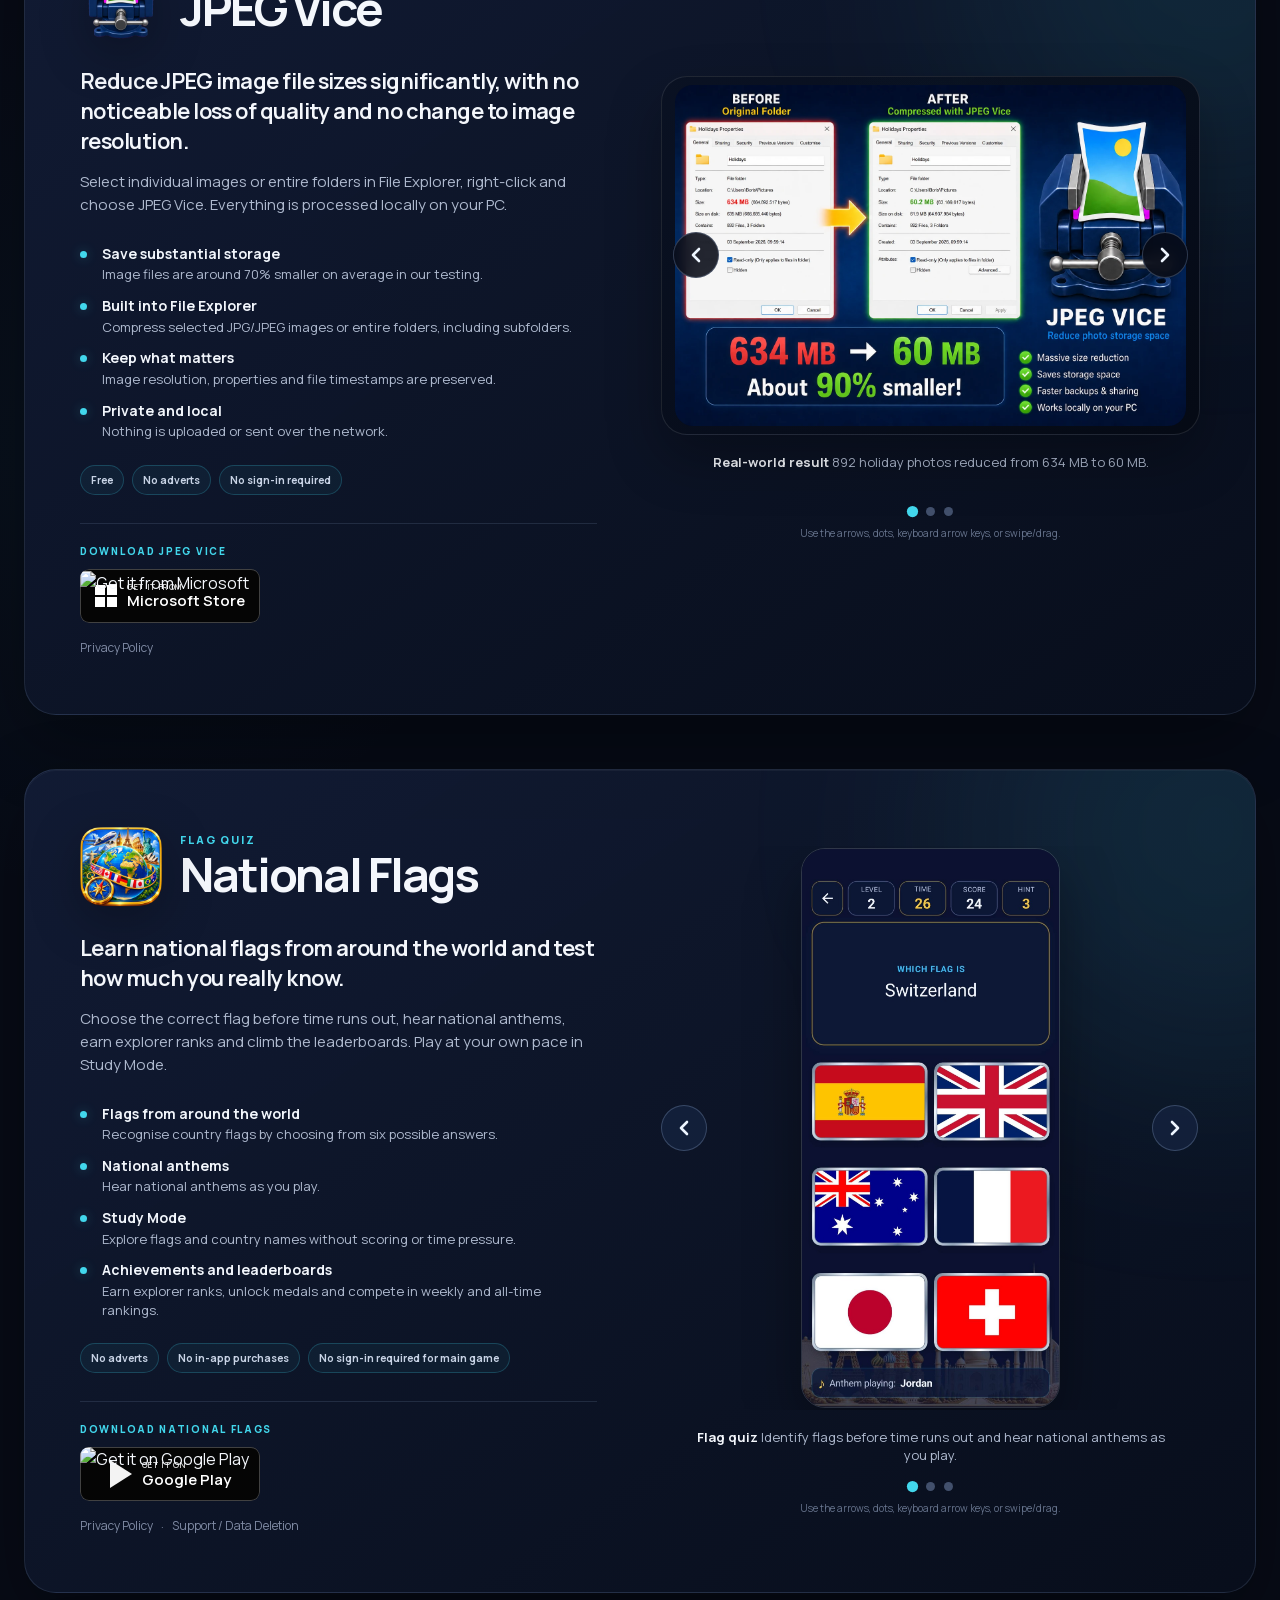
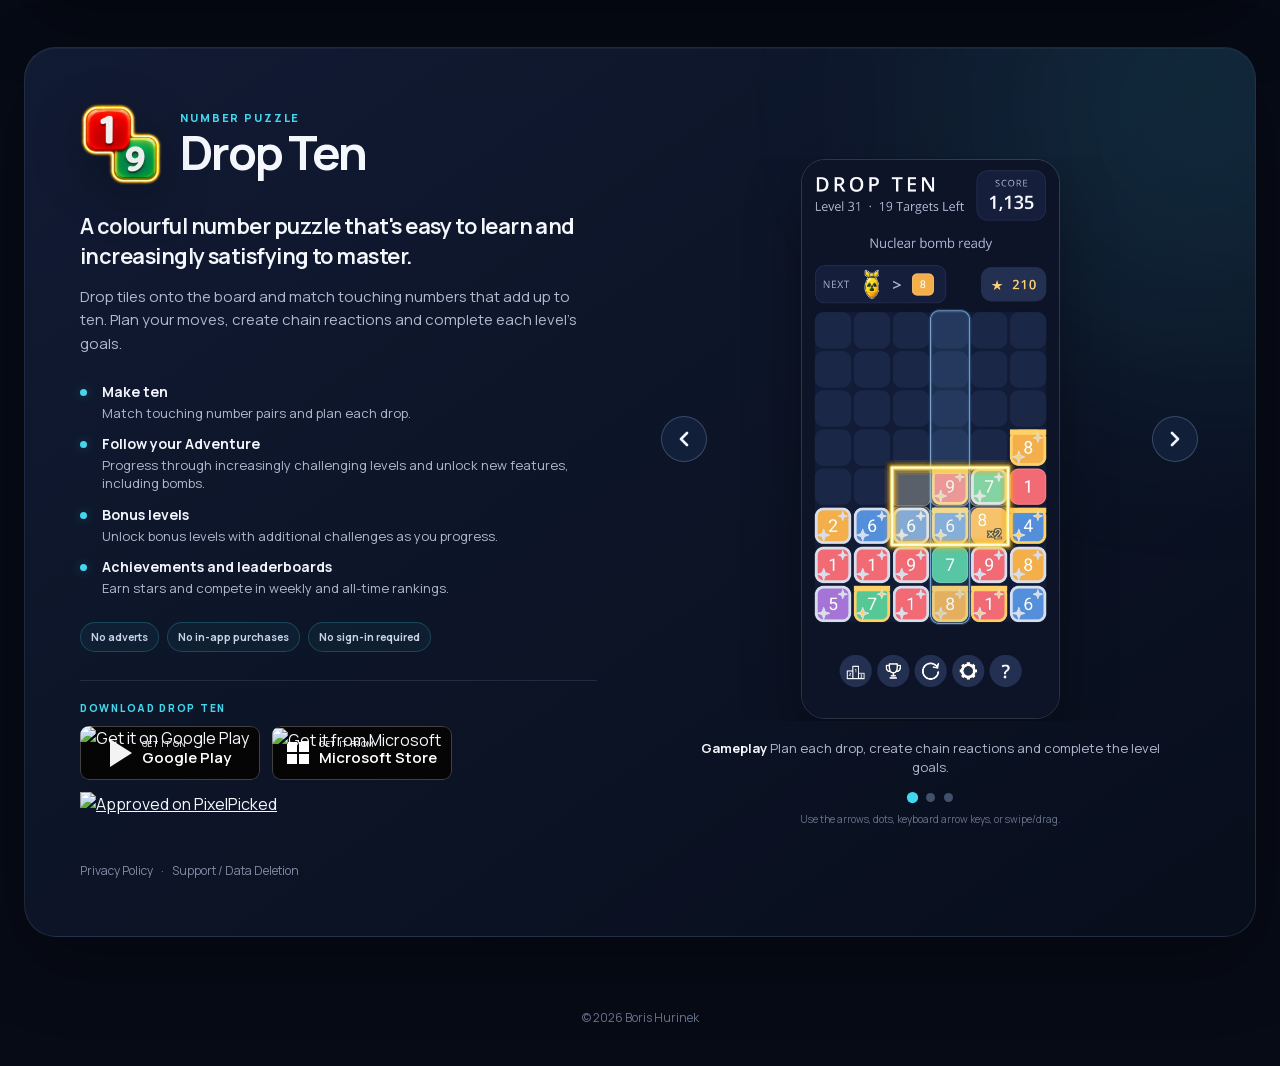
==== commit 52296682: "Initial commit" ====
--- a/index.html
+++ b/index.html
@@ -1,26 +1,21 @@
 <!doctype html>
 <html lang="en">
-
 <head>
   <meta charset="utf-8">
   <meta name="viewport" content="width=device-width, initial-scale=1">
   <meta name="theme-color" content="#070b16">
-  <meta name="description"
-    content="Games and apps for Android and Windows by Boris Hurinek. Drop Ten and JPEG Vice are available now, and National Flags is in beta testing.">
-  <title>Boris Hurinek Apps</title>
-
+  <meta name="description" content="Restore natural colours in underwater photos and videos with DiveArt. Fast, automatic colour correction, powerful batch processing, offline and private.">
+  <title>DiveArt | Underwater Photo &amp; Video Colour Restoration</title>
   <link rel="icon" href="favicon.ico" sizes="any">
   <link rel="icon" type="image/png" sizes="32x32" href="favicon-32x32.png">
   <link rel="apple-touch-icon" sizes="180x180" href="apple-touch-icon.png">
-
   <link rel="preload" href="assets/fonts/manrope-latin-vf.woff2" as="font" type="font/woff2" crossorigin>
   <link rel="stylesheet" href="assets/css/site.css">
+  <link rel="stylesheet" href="assets/css/diveart-additions.css">
   <script src="assets/js/site.js" defer></script>
 </head>
-
 <body>
   <a class="skip-link" href="#main">Skip to content</a>
-
   <header class="site-header" data-header>
     <div class="header-inner">
       <a class="brand" href="#top" aria-label="Boris Hurinek Apps, home">
@@ -28,337 +23,53 @@
         <span class="brand-name">Boris Hurinek <strong>Apps</strong></span>
       </a>
       <nav class="site-nav" aria-label="Primary navigation">
+        <a href="#diveart">DiveArt</a>
+        <a href="#jpeg-vice">JPEG Vice</a>
+        <a href="#national-flags">National Flags</a>
         <a href="#drop-ten">Drop Ten</a>
-        <a href="#national-flags">National Flags</a>
-        <a href="#jpeg-vice">JPEG Vice</a>
       </nav>
     </div>
   </header>
-
   <main id="main">
     <section class="hero" id="top">
       <div class="hero-glow" aria-hidden="true"></div>
       <div class="shell hero-inner">
-        <h1>Games and apps <span>for Android and Windows.</span></h1>
-        <p class="hero-copy">Drop Ten and JPEG Vice are available now. National Flags is in beta testing, with more apps to come.</p>
+        <h1>Apps <span>for Android, iOS, Mac and Windows.</span></h1>
+        <p class="hero-copy">DiveArt brings natural colours back to underwater photos and videos. Explore our other apps and games below.</p>
       </div>
     </section>
-
-    <section class="apps-section shell" aria-label="Apps">
-      <article class="app-card reveal" id="drop-ten">
-        <div class="app-card-glow" aria-hidden="true"></div>
-
-        <div class="app-content">
-          <div class="app-identity">
-            <img class="app-icon" src="assets/images/drop-ten/app-icon.webp" alt="Drop Ten app icon" width="512"
-              height="512">
-            <div>
-              <p class="app-type">NUMBER PUZZLE</p>
-              <h2>Drop Ten</h2>
-            </div>
-          </div>
-
-          <p class="app-lead">A colourful number puzzle that's easy to learn and increasingly satisfying to master.</p>
-          <p class="app-description">Drop tiles onto the board and match touching numbers that add up to ten. Plan your
-            moves, create chain reactions and complete each level's goals.</p>
-
-          <div class="feature-list" aria-label="Drop Ten highlights">
-            <div class="feature-item"><span class="feature-dot" aria-hidden="true"></span>
-              <div><strong>Make ten</strong><span>Match touching number pairs and plan each drop.</span></div>
-            </div>
-            <div class="feature-item"><span class="feature-dot" aria-hidden="true"></span>
-              <div><strong>Follow your Adventure</strong><span>Progress through increasingly challenging levels and
-                  unlock new features, including bombs.</span></div>
-            </div>
-            <div class="feature-item"><span class="feature-dot" aria-hidden="true"></span>
-              <div><strong>Bonus levels</strong><span>Unlock bonus levels with additional challenges as you
-                  progress.</span></div>
-            </div>
-            <div class="feature-item"><span class="feature-dot" aria-hidden="true"></span>
-              <div><strong>Achievements and leaderboards</strong><span>Earn stars and compete in weekly and all-time
-                  rankings.</span></div>
-            </div>
-          </div>
-
-          <div class="trust-row" aria-label="App benefits">
-            <span>No adverts</span>
-            <span>No in-app purchases</span>
-            <span>No sign-in required</span>
-          </div>
-
-          <div class="download-block">
-            <p class="download-label">DOWNLOAD DROP TEN</p>
-            <div class="store-buttons">
-              <a class="store-badge" href="https://play.google.com/store/apps/details?id=com.borishurinekapps.dropten"
-                target="_blank" rel="noopener" aria-label="Get Drop Ten on Google Play">
-                <span class="store-fallback"><span class="play-symbol" aria-hidden="true"></span><span><small>GET IT
-                      ON</small>Google Play</span></span>
-                <img class="store-official"
-                  src="https://play.google.com/intl/en_us/badges/static/images/badges/en_badge_web_generic.png"
-                  alt="Get it on Google Play">
-              </a>
-              <a class="store-badge"
-                href="https://apps.microsoft.com/detail/9NRKWH9SPVKL?hl=en-us&amp;gl=GB&amp;ocid=pdpshare"
-                target="_blank" rel="noopener" aria-label="Get Drop Ten from Microsoft Store">
-                <span class="store-fallback"><span class="windows-symbol"
-                    aria-hidden="true"><i></i><i></i><i></i><i></i></span><span><small>GET IT FROM</small>Microsoft
-                    Store</span></span>
-                <img class="store-official microsoft-official" src="https://get.microsoft.com/images/en-us%20dark.svg"
-                  alt="Get it from Microsoft">
-              </a>
-              <a href="https://pixelpicked.com/game/1B5Avv13RPs/drop-ten/" target="_blank" rel="noopener">
-                <img src="https://api.pixelpicked.com/api/badges/1B5Avv13RPs/live.png?theme=dark" width="250"
-                  height="54" alt="Approved on PixelPicked" />
-              </a>
-            </div>
-          </div>
-
-          <div class="small-links">
-            <a href="drop-ten-privacy.html">Privacy Policy</a>
-            <span aria-hidden="true">·</span>
-            <a href="https://forms.cloud.microsoft/r/HHPSnJedVT" target="_blank" rel="noopener">Support / Data
-              Deletion</a>
-          </div>
-        </div>
-
-        <div class="carousel" data-carousel aria-label="Drop Ten screenshots">
-          <div class="carousel-shell">
-            <button class="carousel-arrow carousel-prev" type="button" data-carousel-prev
-              aria-label="Previous Drop Ten screenshot">‹</button>
-            <div class="carousel-viewport" data-carousel-viewport tabindex="0">
-              <div class="carousel-track" data-carousel-track>
-                <figure class="carousel-slide"
-                  data-caption="Gameplay | Plan each drop, create chain reactions and complete the level goals.">
-                  <img class="carousel-image" src="assets/images/drop-ten/gameplay.jpg"
-                    alt="Drop Ten gameplay with the nuclear bomb ready" width="824" height="1830" draggable="false">
-                </figure>
-                <figure class="carousel-slide"
-                  data-caption="Adventure | Progress through levels and unlock new features and bonus levels.">
-                  <img class="carousel-image" src="assets/images/drop-ten/adventure.jpg"
-                    alt="Drop Ten Adventure path with levels and unlocks" width="945" height="2048" draggable="false">
-                </figure>
-                <figure class="carousel-slide"
-                  data-caption="Bombs | Unlock powerful bombs to help clear difficult boards.">
-                  <img class="carousel-image" src="assets/images/drop-ten/bomb-unlock.jpg"
-                    alt="Drop Ten nuclear bomb unlocked" width="824" height="1830" draggable="false">
-                </figure>
-              </div>
-            </div>
-            <button class="carousel-arrow carousel-next" type="button" data-carousel-next
-              aria-label="Next Drop Ten screenshot">›</button>
-          </div>
-          <p class="carousel-caption" data-carousel-caption aria-live="polite"></p>
-          <div class="carousel-dots" data-carousel-dots aria-label="Choose Drop Ten screenshot"></div>
-          <p class="carousel-help">Use the arrows, dots, keyboard arrow keys, or swipe/drag.</p>
-        </div>
-      </article>
-
-      <article class="app-card reveal" id="national-flags">
-        <div class="app-card-glow" aria-hidden="true"></div>
-        <div class="app-content">
-          <div class="app-identity">
-            <img class="app-icon" src="assets/images/national-flags/app-icon.webp" alt="National Flags app icon"
-              width="512" height="512">
-            <div>
-              <p class="app-type">FLAG QUIZ</p>
-              <h2>National Flags</h2>
-            </div>
-          </div>
-
-          <p class="app-lead">Learn national flags from around the world and test how much you really know.</p>
-          <p class="app-description">Choose the correct flag before time runs out, hear national anthems as you play and
-            progress through increasingly challenging levels.</p>
-
-          <div class="feature-list" aria-label="National Flags highlights">
-            <div class="feature-item"><span class="feature-dot" aria-hidden="true"></span>
-              <div><strong>Flags from around the world</strong><span>Choose the correct flag from six possible
-                  answers.</span></div>
-            </div>
-            <div class="feature-item"><span class="feature-dot" aria-hidden="true"></span>
-              <div><strong>National anthems</strong><span>Hear national anthems while you play.</span></div>
-            </div>
-            <div class="feature-item"><span class="feature-dot" aria-hidden="true"></span>
-              <div><strong>Study Mode</strong><span>Learn every country name without scoring or time pressure.</span>
-              </div>
-            </div>
-            <div class="feature-item"><span class="feature-dot" aria-hidden="true"></span>
-              <div><strong>Explorer ranks and leaderboards</strong><span>Earn achievement medals and climb weekly and
-                  all-time rankings.</span></div>
-            </div>
-          </div>
-
-          <div class="trust-row" aria-label="App benefits">
-            <span>No adverts</span>
-            <span>No in-app purchases</span>
-            <span>No sign-in required</span>
-          </div>
-
-          <div class="download-block early-access-block">
-            <p class="download-label">HELP TEST NATIONAL FLAGS</p>
-            <p class="early-access-note">National Flags is currently in beta testing. Join the tester group, install the
-              game from Google Play and I'd be grateful for your early feedback.</p>
-            <div class="early-steps">
-              <a class="early-step" href="https://groups.google.com/g/borishurinekappstesters" target="_blank"
-                rel="noopener">
-                <span class="step-number">1</span><span><small>FIRST</small>Join the tester group</span>
-              </a>
-              <span class="step-arrow" aria-hidden="true">→</span>
-              <a class="store-badge" href="https://play.google.com/apps/testing/com.borishurinekapps.nationalflags"
-                target="_blank" rel="noopener"
-                aria-label="Get National Flags on Google Play after joining the tester group">
-                <span class="store-fallback"><span class="play-symbol" aria-hidden="true"></span><span><small>THEN GET
-                      IT ON</small>Google Play</span></span>
-                <img class="store-official"
-                  src="https://play.google.com/intl/en_us/badges/static/images/badges/en_badge_web_generic.png"
-                  alt="Get it on Google Play">
-              </a>
-            </div>
-          </div>
-
-          <div class="small-links">
-            <a href="national-flags-privacy.html">Privacy Policy</a>
-            <span aria-hidden="true">·</span>
-            <a href="https://forms.cloud.microsoft/r/4KenKK9VMp" target="_blank" rel="noopener">Support / Data
-              Deletion</a>
-          </div>
-        </div>
-
-        <div class="carousel" data-carousel aria-label="National Flags screenshots">
-          <div class="carousel-shell">
-            <button class="carousel-arrow carousel-prev" type="button" data-carousel-prev
-              aria-label="Previous National Flags screenshot">‹</button>
-            <div class="carousel-viewport" data-carousel-viewport tabindex="0">
-              <div class="carousel-track" data-carousel-track>
-                <figure class="carousel-slide"
-                  data-caption="Flag quiz | Identify flags before time runs out and hear national anthems as you play.">
-                  <img class="carousel-image" src="assets/images/national-flags/gameplay.jpg"
-                    alt="National Flags quiz asking for the flag of Switzerland" width="824" height="1830"
-                    draggable="false">
-                </figure>
-                <figure class="carousel-slide"
-                  data-caption="Main menu | Play, check the leaderboards, view achievements and change settings.">
-                  <img class="carousel-image" src="assets/images/national-flags/main-menu.jpg"
-                    alt="National Flags main menu" width="824" height="1830" draggable="false">
-                </figure>
-                <figure class="carousel-slide"
-                  data-caption="Explorer ranks | Earn achievement medals as you progress through the game.">
-                  <img class="carousel-image" src="assets/images/national-flags/achievements.jpg"
-                    alt="National Flags explorer rank achievement medals" width="824" height="1830" draggable="false">
-                </figure>
-              </div>
-            </div>
-            <button class="carousel-arrow carousel-next" type="button" data-carousel-next
-              aria-label="Next National Flags screenshot">›</button>
-          </div>
-          <p class="carousel-caption" data-carousel-caption aria-live="polite"></p>
-          <div class="carousel-dots" data-carousel-dots aria-label="Choose National Flags screenshot"></div>
-          <p class="carousel-help">Use the arrows, dots, keyboard arrow keys, or swipe/drag.</p>
-        </div>
-      </article>
-
-      <article class="app-card reveal" id="jpeg-vice">
-        <div class="app-card-glow" aria-hidden="true"></div>
-        <div class="app-content">
-          <div class="app-identity">
-            <img class="app-icon" src="assets/images/jpeg-vice/JPEGVice.webp" alt="JPEG Vice app icon" width="256"
-              height="256">
-            <div>
-              <p class="app-type">WINDOWS UTILITY</p>
-              <h2>JPEG Vice</h2>
-            </div>
-          </div>
-
-          <p class="app-lead">Reduce JPEG image file sizes significantly, with no noticeable loss of quality and no change
-            to image resolution.</p>
-          <p class="app-description">Select individual images or entire folders in File Explorer, right-click and choose
-            JPEG Vice. Everything is processed locally on your PC.</p>
-
-          <div class="feature-list" aria-label="JPEG Vice highlights">
-            <div class="feature-item"><span class="feature-dot" aria-hidden="true"></span>
-              <div><strong>Save substantial storage</strong><span>Image files are around 70% smaller on average in our
-                  testing.</span></div>
-            </div>
-            <div class="feature-item"><span class="feature-dot" aria-hidden="true"></span>
-              <div><strong>Built into File Explorer</strong><span>Compress selected JPG/JPEG images or entire folders,
-                  including subfolders.</span></div>
-            </div>
-            <div class="feature-item"><span class="feature-dot" aria-hidden="true"></span>
-              <div><strong>Keep what matters</strong><span>Image resolution, properties and file timestamps are
-                  preserved.</span></div>
-            </div>
-            <div class="feature-item"><span class="feature-dot" aria-hidden="true"></span>
-              <div><strong>Private and local</strong><span>Nothing is uploaded or sent over the network.</span></div>
-            </div>
-          </div>
-
-          <div class="trust-row" aria-label="App benefits">
-            <span>Free</span>
-            <span>No adverts</span>
-            <span>No sign-in required</span>
-          </div>
-
-          <div class="download-block">
-            <p class="download-label">DOWNLOAD JPEG VICE</p>
-            <div class="store-buttons">
-              <a class="store-badge" href="https://apps.microsoft.com/detail/9N1WLWD1BD6P?hl=en-us&gl=GB&ocid=pdpshare" target="_blank" rel="noopener"
-                aria-label="Get JPEG Vice from Microsoft Store">
-                <span class="store-fallback"><span class="windows-symbol"
-                    aria-hidden="true"><i></i><i></i><i></i><i></i></span><span><small>GET IT FROM</small>Microsoft
-                    Store</span></span>
-                <img class="store-official microsoft-official" src="https://get.microsoft.com/images/en-us%20dark.svg"
-                  alt="Get it from Microsoft">
-              </a>
-            </div>
-          </div>
-
-          <div class="small-links">
-            <a href="jpeg-vice-privacy.html">Privacy Policy</a>
-          </div>
-        </div>
-
-        <div class="carousel carousel--landscape" data-carousel aria-label="JPEG Vice screenshots">
-          <div class="carousel-shell">
-            <button class="carousel-arrow carousel-prev" type="button" data-carousel-prev
-              aria-label="Previous JPEG Vice screenshot">‹</button>
-            <div class="carousel-viewport" data-carousel-viewport tabindex="0">
-              <div class="carousel-track" data-carousel-track>
-                <figure class="carousel-slide"
-                  data-caption="Real-world result | 892 holiday photos reduced from 634 MB to 60 MB.">
-                  <img class="carousel-image" src="assets/images/jpeg-vice/jpeg-vice-feature-graphic.webp"
-                    alt="JPEG Vice example showing a Holidays photo folder reduced from 634 MB to 60 MB" width="1536"
-                    height="1024" draggable="false">
-                </figure>
-                <figure class="carousel-slide"
-                  data-caption="Built into File Explorer | Select JPEG images or folders, right-click and choose JPEG Vice.">
-                  <img class="carousel-image" src="assets/images/jpeg-vice/screenshot-01.webp"
-                    alt="JPEG Vice command in the Windows File Explorer right-click menu" width="1037" height="926"
-                    draggable="false">
-                </figure>
-                <figure class="carousel-slide"
-                  data-caption="Simple and clear | See progress, errors and the total storage space saved.">
-                  <img class="carousel-image" src="assets/images/jpeg-vice/screenshot-02.webp"
-                    alt="JPEG Vice progress window after processing 892 images" width="622" height="289"
-                    draggable="false">
-                </figure>
-              </div>
-            </div>
-            <button class="carousel-arrow carousel-next" type="button" data-carousel-next
-              aria-label="Next JPEG Vice screenshot">›</button>
-          </div>
-          <p class="carousel-caption" data-carousel-caption aria-live="polite"></p>
-          <div class="carousel-dots" data-carousel-dots aria-label="Choose JPEG Vice screenshot"></div>
-          <p class="carousel-help">Use the arrows, dots, keyboard arrow keys, or swipe/drag.</p>
-        </div>
-      </article>
+    <section class="apps-section shell" aria-label="Apps and games">
+<article class="app-card reveal" id="diveart"><div class="app-card-glow" aria-hidden="true"></div><div class="app-content"><div class="app-identity"><img class="app-icon" src="assets/images/diveart/app-icon.webp" alt="DiveArt app icon" width="512" height="512"><div><p class="app-type">UNDERWATER COLOUR RESTORATION</p><h2>DiveArt</h2></div></div><p class="app-lead">Make diving photos and videos beautiful.</p>
+ <p class="app-description">Get natural-looking underwater colours with a single tap. DiveArt automatically restores lost colours, contrast and clarity, without time-consuming adjustments or complicated editing.</p><div class="feature-list" aria-label="DiveArt highlights">
+<div class="feature-item"><span class="feature-dot" aria-hidden="true"></span><div><strong>Automatic, one-tap restoration</strong><span>Beautiful results using the default settings. Compare before and after, or adjust strength if you prefer.</span></div></div>
+<div class="feature-item"><span class="feature-dot" aria-hidden="true"></span><div><strong>Fast, responsive processing</strong><span>Performance tuned for smooth browsing, previews and efficient processing on your device.</span></div></div>
+<div class="feature-item"><span class="feature-dot" aria-hidden="true"></span><div><strong>Powerful photo and video batches</strong><span>Select photos and videos together, whole days or albums, and use range selection to handle large groups quickly.</span></div></div>
+<div class="feature-item"><span class="feature-dot" aria-hidden="true"></span><div><strong>Native experience</strong><span>Built for Android and iOS, with familiar platform controls rather than a browser-based editor.</span></div></div>
+<div class="feature-item"><span class="feature-dot" aria-hidden="true"></span><div><strong>Offline and private</strong><span>Process your own media on your device, even on dive boats or where mobile data is expensive. No uploads or accounts.</span></div></div>
+<div class="feature-item"><span class="feature-dot" aria-hidden="true"></span><div><strong>Reliable by design</strong><span>Clear progress, pause and resume, and useful error messages when a file cannot be processed.</span></div></div>
+<div class="feature-item"><span class="feature-dot" aria-hidden="true"></span><div><strong>Optional file-size reduction</strong><span>Compress your restored photos and videos to save space while keeping high visual quality.</span></div></div>
+</div><p class="diveart-focus">No social feeds. No dive logs. No unnecessary distractions. Just great underwater colour restoration.</p><div class="trust-row" aria-label="App benefits"><span>Free photo &amp; video processing</span><span>No processing limits</span><span>No adverts</span><span>Works offline</span><span>No sign-in required</span></div><div class="download-block"><p class="download-label">DOWNLOAD DIVEART</p><div class="store-buttons"><a class="store-badge" href="https://play.google.com/store/apps/details?id=com.borishurinekapps.diveart" target="_blank" rel="noopener" aria-label="Get DiveArt on Google Play"><span class="store-fallback"><span class="play-symbol" aria-hidden="true"></span><span><small>GET IT ON</small>Google Play</span></span><img class="store-official" src="https://play.google.com/intl/en_us/badges/static/images/badges/en_badge_web_generic.png" alt="Get it on Google Play"></a><span class="platform-coming" aria-label="Coming soon for Apple platforms"><strong>iPhone, iPad and Mac</strong><small>Coming soon</small></span></div></div>
+ <div class="small-links"><a href="diveart-privacy.html">Privacy Policy</a></div></div><div class="carousel" data-carousel aria-label="DiveArt screenshots"><div class="carousel-shell"><button class="carousel-arrow carousel-prev" type="button" data-carousel-prev aria-label="Previous DiveArt screenshot"><svg viewBox="0 0 24 24" width="24" height="24" fill="none" aria-hidden="true" focusable="false"><path d="M15 18L9 12L15 6" stroke="currentColor" stroke-width="2.6" stroke-linecap="round" stroke-linejoin="round"/></svg></button><div class="carousel-viewport" data-carousel-viewport tabindex="0"><div class="carousel-track" data-carousel-track><figure class="carousel-slide" data-caption="Colour restoration | See the improvement immediately. The default settings do the hard work."><img class="carousel-image" src="assets/images/diveart/customise.webp" alt="DiveArt before and after underwater colour restoration comparison" width="1206" height="2622" loading="lazy" draggable="false"></figure><figure class="carousel-slide" data-caption="One gallery | Browse photos and videos together and select whole groups quickly."><img class="carousel-image" src="assets/images/diveart/gallery.webp" alt="DiveArt gallery selecting underwater photos and videos" width="1206" height="2622" loading="lazy" draggable="false"></figure><figure class="carousel-slide" data-caption="Batch results | Process multiple photos and videos, then see everything saved."><img class="carousel-image" src="assets/images/diveart/results.webp" alt="DiveArt batch results showing underwater photos processed" width="1206" height="2622" loading="lazy" draggable="false"></figure><figure class="carousel-slide" data-caption="Range selection | Select an entire run of photos without tapping each one."><img class="carousel-image" src="assets/images/diveart/selection.webp" alt="DiveArt range selection tips for choosing many photos" width="1206" height="2622" loading="lazy" draggable="false"></figure></div></div><button class="carousel-arrow carousel-next" type="button" data-carousel-next aria-label="Next DiveArt screenshot"><svg viewBox="0 0 24 24" width="24" height="24" fill="none" aria-hidden="true" focusable="false"><path d="M9 6L15 12L9 18" stroke="currentColor" stroke-width="2.6" stroke-linecap="round" stroke-linejoin="round"/></svg></button></div><p class="carousel-caption" data-carousel-caption aria-live="polite"></p><div class="carousel-dots" data-carousel-dots aria-label="Choose DiveArt screenshot"></div><p class="carousel-help">Use the arrows, dots, keyboard arrow keys, or swipe/drag.</p></div></article><article class="app-card reveal" id="jpeg-vice"><div class="app-card-glow" aria-hidden="true"></div><div class="app-content"><div class="app-identity"><img class="app-icon" src="assets/images/jpeg-vice/JPEGVice.webp" alt="JPEG Vice app icon" width="512" height="512"><div><p class="app-type">WINDOWS UTILITY</p><h2>JPEG Vice</h2></div></div><p class="app-lead">Reduce JPEG image file sizes significantly, with no noticeable loss of quality and no change to image resolution.</p>
+ <p class="app-description">Select individual images or entire folders in File Explorer, right-click and choose JPEG Vice. Everything is processed locally on your PC.</p><div class="feature-list" aria-label="JPEG Vice highlights">
+<div class="feature-item"><span class="feature-dot" aria-hidden="true"></span><div><strong>Save substantial storage</strong><span>Image files are around 70% smaller on average in our testing.</span></div></div>
+<div class="feature-item"><span class="feature-dot" aria-hidden="true"></span><div><strong>Built into File Explorer</strong><span>Compress selected JPG/JPEG images or entire folders, including subfolders.</span></div></div>
+<div class="feature-item"><span class="feature-dot" aria-hidden="true"></span><div><strong>Keep what matters</strong><span>Image resolution, properties and file timestamps are preserved.</span></div></div>
+<div class="feature-item"><span class="feature-dot" aria-hidden="true"></span><div><strong>Private and local</strong><span>Nothing is uploaded or sent over the network.</span></div></div>
+</div><div class="trust-row" aria-label="App benefits"><span>Free</span><span>No adverts</span><span>No sign-in required</span></div><div class="download-block"><p class="download-label">DOWNLOAD JPEG VICE</p><div class="store-buttons"><a class="store-badge" href="https://apps.microsoft.com/detail/9N1WLWD1BD6P?hl=en-us&amp;gl=GB&amp;ocid=pdpshare" target="_blank" rel="noopener" aria-label="Get JPEG Vice from Microsoft Store"><span class="store-fallback"><span class="windows-symbol" aria-hidden="true"><i></i><i></i><i></i><i></i></span><span><small>GET IT FROM</small>Microsoft Store</span></span><img class="store-official microsoft-official" src="https://get.microsoft.com/images/en-us%20dark.svg" alt="Get it from Microsoft"></a></div></div><div class="small-links"><a href="jpeg-vice-privacy.html">Privacy Policy</a></div></div><div class="carousel carousel--landscape" data-carousel aria-label="JPEG Vice screenshots"><div class="carousel-shell"><button class="carousel-arrow carousel-prev" type="button" data-carousel-prev aria-label="Previous JPEG Vice screenshot"><svg viewBox="0 0 24 24" width="24" height="24" fill="none" aria-hidden="true" focusable="false"><path d="M15 18L9 12L15 6" stroke="currentColor" stroke-width="2.6" stroke-linecap="round" stroke-linejoin="round"/></svg></button><div class="carousel-viewport" data-carousel-viewport tabindex="0"><div class="carousel-track" data-carousel-track><figure class="carousel-slide" data-caption="Real-world result | 892 holiday photos reduced from 634 MB to 60 MB."><img class="carousel-image" src="assets/images/jpeg-vice/jpeg-vice-feature-graphic.webp" alt="JPEG Vice image file-size savings with holiday photos" width="1536" height="1024" loading="lazy" draggable="false"></figure><figure class="carousel-slide" data-caption="Built into File Explorer | Select JPEG images or folders, right-click and choose JPEG Vice."><img class="carousel-image" src="assets/images/jpeg-vice/screenshot-01.webp" alt="JPEG Vice in Windows File Explorer context menu" width="1037" height="926" loading="lazy" draggable="false"></figure><figure class="carousel-slide" data-caption="Simple and clear | See progress, errors and the total storage space saved."><img class="carousel-image" src="assets/images/jpeg-vice/screenshot-02.webp" alt="JPEG Vice compression progress and storage savings" width="622" height="289" loading="lazy" draggable="false"></figure></div></div><button class="carousel-arrow carousel-next" type="button" data-carousel-next aria-label="Next JPEG Vice screenshot"><svg viewBox="0 0 24 24" width="24" height="24" fill="none" aria-hidden="true" focusable="false"><path d="M9 6L15 12L9 18" stroke="currentColor" stroke-width="2.6" stroke-linecap="round" stroke-linejoin="round"/></svg></button></div><p class="carousel-caption" data-carousel-caption aria-live="polite"></p><div class="carousel-dots" data-carousel-dots aria-label="Choose JPEG Vice screenshot"></div><p class="carousel-help">Use the arrows, dots, keyboard arrow keys, or swipe/drag.</p></div></article><article class="app-card reveal" id="national-flags"><div class="app-card-glow" aria-hidden="true"></div><div class="app-content"><div class="app-identity"><img class="app-icon" src="assets/images/national-flags/app-icon.webp" alt="National Flags app icon" width="512" height="512"><div><p class="app-type">FLAG QUIZ</p><h2>National Flags</h2></div></div><p class="app-lead">Learn national flags from around the world and test how much you really know.</p>
+ <p class="app-description">Choose the correct flag before time runs out, hear national anthems, earn explorer ranks and climb the leaderboards. Play at your own pace in Study Mode.</p><div class="feature-list" aria-label="National Flags highlights">
+<div class="feature-item"><span class="feature-dot" aria-hidden="true"></span><div><strong>Flags from around the world</strong><span>Recognise country flags by choosing from six possible answers.</span></div></div>
+<div class="feature-item"><span class="feature-dot" aria-hidden="true"></span><div><strong>National anthems</strong><span>Hear national anthems as you play.</span></div></div>
+<div class="feature-item"><span class="feature-dot" aria-hidden="true"></span><div><strong>Study Mode</strong><span>Explore flags and country names without scoring or time pressure.</span></div></div>
+<div class="feature-item"><span class="feature-dot" aria-hidden="true"></span><div><strong>Achievements and leaderboards</strong><span>Earn explorer ranks, unlock medals and compete in weekly and all-time rankings.</span></div></div>
+</div><div class="trust-row" aria-label="App benefits"><span>No adverts</span><span>No in-app purchases</span><span>No sign-in required for main game</span></div><div class="download-block"><p class="download-label">DOWNLOAD NATIONAL FLAGS</p><div class="store-buttons"><a class="store-badge" href="https://play.google.com/store/apps/details?id=com.borishurinekapps.nationalflags" target="_blank" rel="noopener" aria-label="Get National Flags on Google Play"><span class="store-fallback"><span class="play-symbol" aria-hidden="true"></span><span><small>GET IT ON</small>Google Play</span></span><img class="store-official" src="https://play.google.com/intl/en_us/badges/static/images/badges/en_badge_web_generic.png" alt="Get it on Google Play"></a></div></div><div class="small-links"><a href="national-flags-privacy.html">Privacy Policy</a><span aria-hidden="true">·</span><a href="https://forms.cloud.microsoft/r/4KenKK9VMp" target="_blank" rel="noopener">Support / Data Deletion</a></div></div><div class="carousel" data-carousel aria-label="National Flags screenshots"><div class="carousel-shell"><button class="carousel-arrow carousel-prev" type="button" data-carousel-prev aria-label="Previous National Flags screenshot"><svg viewBox="0 0 24 24" width="24" height="24" fill="none" aria-hidden="true" focusable="false"><path d="M15 18L9 12L15 6" stroke="currentColor" stroke-width="2.6" stroke-linecap="round" stroke-linejoin="round"/></svg></button><div class="carousel-viewport" data-carousel-viewport tabindex="0"><div class="carousel-track" data-carousel-track><figure class="carousel-slide" data-caption="Flag quiz | Identify flags before time runs out and hear national anthems as you play."><img class="carousel-image" src="assets/images/national-flags/gameplay.jpg" alt="National Flags quiz asking for Switzerland" width="824" height="1830" loading="lazy" draggable="false"></figure><figure class="carousel-slide" data-caption="Main menu | Play, check the leaderboards, view achievements and change settings."><img class="carousel-image" src="assets/images/national-flags/main-menu.jpg" alt="National Flags main menu" width="824" height="1830" loading="lazy" draggable="false"></figure><figure class="carousel-slide" data-caption="Explorer ranks | Earn achievement medals as you progress through the game."><img class="carousel-image" src="assets/images/national-flags/achievements.jpg" alt="National Flags explorer rank medals" width="824" height="1830" loading="lazy" draggable="false"></figure></div></div><button class="carousel-arrow carousel-next" type="button" data-carousel-next aria-label="Next National Flags screenshot"><svg viewBox="0 0 24 24" width="24" height="24" fill="none" aria-hidden="true" focusable="false"><path d="M9 6L15 12L9 18" stroke="currentColor" stroke-width="2.6" stroke-linecap="round" stroke-linejoin="round"/></svg></button></div><p class="carousel-caption" data-carousel-caption aria-live="polite"></p><div class="carousel-dots" data-carousel-dots aria-label="Choose National Flags screenshot"></div><p class="carousel-help">Use the arrows, dots, keyboard arrow keys, or swipe/drag.</p></div></article><article class="app-card reveal" id="drop-ten"><div class="app-card-glow" aria-hidden="true"></div><div class="app-content"><div class="app-identity"><img class="app-icon" src="assets/images/drop-ten/app-icon.webp" alt="Drop Ten app icon" width="512" height="512"><div><p class="app-type">NUMBER PUZZLE</p><h2>Drop Ten</h2></div></div><p class="app-lead">A colourful number puzzle that's easy to learn and increasingly satisfying to master.</p>
+ <p class="app-description">Drop tiles onto the board and match touching numbers that add up to ten. Plan your moves, create chain reactions and complete each level's goals.</p><div class="feature-list" aria-label="Drop Ten highlights">
+<div class="feature-item"><span class="feature-dot" aria-hidden="true"></span><div><strong>Make ten</strong><span>Match touching number pairs and plan each drop.</span></div></div>
+<div class="feature-item"><span class="feature-dot" aria-hidden="true"></span><div><strong>Follow your Adventure</strong><span>Progress through increasingly challenging levels and unlock new features, including bombs.</span></div></div>
+<div class="feature-item"><span class="feature-dot" aria-hidden="true"></span><div><strong>Bonus levels</strong><span>Unlock bonus levels with additional challenges as you progress.</span></div></div>
+<div class="feature-item"><span class="feature-dot" aria-hidden="true"></span><div><strong>Achievements and leaderboards</strong><span>Earn stars and compete in weekly and all-time rankings.</span></div></div>
+</div><div class="trust-row" aria-label="App benefits"><span>No adverts</span><span>No in-app purchases</span><span>No sign-in required</span></div><div class="download-block"><p class="download-label">DOWNLOAD DROP TEN</p><div class="store-buttons"><a class="store-badge" href="https://play.google.com/store/apps/details?id=com.borishurinekapps.dropten" target="_blank" rel="noopener" aria-label="Get Drop Ten on Google Play"><span class="store-fallback"><span class="play-symbol" aria-hidden="true"></span><span><small>GET IT ON</small>Google Play</span></span><img class="store-official" src="https://play.google.com/intl/en_us/badges/static/images/badges/en_badge_web_generic.png" alt="Get it on Google Play"></a><a class="store-badge" href="https://apps.microsoft.com/detail/9NRKWH9SPVKL?hl=en-us&amp;gl=GB&amp;ocid=pdpshare" target="_blank" rel="noopener" aria-label="Get Drop Ten from Microsoft Store"><span class="store-fallback"><span class="windows-symbol" aria-hidden="true"><i></i><i></i><i></i><i></i></span><span><small>GET IT FROM</small>Microsoft Store</span></span><img class="store-official microsoft-official" src="https://get.microsoft.com/images/en-us%20dark.svg" alt="Get it from Microsoft"></a><a href="https://pixelpicked.com/game/1B5Avv13RPs/drop-ten/" target="_blank" rel="noopener"><img src="https://api.pixelpicked.com/api/badges/1B5Avv13RPs/live.png?theme=dark" width="250" height="54" loading="lazy" alt="Approved on PixelPicked"></a></div></div><div class="small-links"><a href="drop-ten-privacy.html">Privacy Policy</a><span aria-hidden="true">·</span><a href="https://forms.cloud.microsoft/r/HHPSnJedVT" target="_blank" rel="noopener">Support / Data Deletion</a></div></div><div class="carousel" data-carousel aria-label="Drop Ten screenshots"><div class="carousel-shell"><button class="carousel-arrow carousel-prev" type="button" data-carousel-prev aria-label="Previous Drop Ten screenshot"><svg viewBox="0 0 24 24" width="24" height="24" fill="none" aria-hidden="true" focusable="false"><path d="M15 18L9 12L15 6" stroke="currentColor" stroke-width="2.6" stroke-linecap="round" stroke-linejoin="round"/></svg></button><div class="carousel-viewport" data-carousel-viewport tabindex="0"><div class="carousel-track" data-carousel-track><figure class="carousel-slide" data-caption="Gameplay | Plan each drop, create chain reactions and complete the level goals."><img class="carousel-image" src="assets/images/drop-ten/gameplay.jpg" alt="Drop Ten gameplay with the nuclear bomb ready" width="824" height="1830" loading="lazy" draggable="false"></figure><figure class="carousel-slide" data-caption="Adventure | Progress through levels and unlock new features and bonus levels."><img class="carousel-image" src="assets/images/drop-ten/adventure.jpg" alt="Drop Ten Adventure path with levels and unlocks" width="945" height="2048" loading="lazy" draggable="false"></figure><figure class="carousel-slide" data-caption="Bombs | Unlock powerful bombs to help clear difficult boards."><img class="carousel-image" src="assets/images/drop-ten/bomb-unlock.jpg" alt="Drop Ten nuclear bomb unlocked" width="824" height="1830" loading="lazy" draggable="false"></figure></div></div><button class="carousel-arrow carousel-next" type="button" data-carousel-next aria-label="Next Drop Ten screenshot"><svg viewBox="0 0 24 24" width="24" height="24" fill="none" aria-hidden="true" focusable="false"><path d="M9 6L15 12L9 18" stroke="currentColor" stroke-width="2.6" stroke-linecap="round" stroke-linejoin="round"/></svg></button></div><p class="carousel-caption" data-carousel-caption aria-live="polite"></p><div class="carousel-dots" data-carousel-dots aria-label="Choose Drop Ten screenshot"></div><p class="carousel-help">Use the arrows, dots, keyboard arrow keys, or swipe/drag.</p></div></article>
     </section>
   </main>
-
-  <footer class="site-footer">
-    <div class="shell">
-      <p>© 2026 Boris Hurinek</p>
-    </div>
-  </footer>
-
+  <footer class="site-footer"><div class="shell"><p>© 2026 Boris Hurinek</p></div></footer>
 </body>
-
-</html>+</html>
--- a/assets/css/diveart-additions.css
+++ b/assets/css/diveart-additions.css
@@ -0,0 +1,47 @@
+/* Additions for the DiveArt-first homepage. Existing site.css remains untouched. */
+#diveart { --accent: #1ccaf2; --accent-rgb: 28, 202, 242; }
+#diveart .app-lead { color: #f4f8ff; }
+#diveart .app-card-glow { background: rgba(14, 143, 244, .16); }
+.diveart-focus {
+  margin: 2px 0 21px;
+  color: #d6e6fa;
+  font-size: 14px;
+  font-weight: 650;
+  line-height: 1.65;
+}
+.platform-coming {
+  min-height: 54px;
+  min-width: 174px;
+  padding: 8px 14px;
+  display: inline-flex;
+  flex-direction: column;
+  align-items: center;
+  justify-content: center;
+  border: 1px solid rgba(166, 198, 236, .32);
+  background: rgba(25, 43, 74, .42);
+  border-radius: 10px;
+  color: #e8f3ff;
+  font-size: 12px;
+  text-align: center;
+}
+.platform-coming strong { font-size: 12px; font-weight: 750; }
+.platform-coming small { color: #9dbbe2; margin-top: 2px; font-weight: 650; }
+#diveart .carousel-viewport { background: #071422; }
+@media (max-width: 620px) {
+  .platform-coming { min-height: 49px; }
+  .diveart-focus { font-size: 13px; }
+}
+
+/* Vector carousel chevrons: geometric centring, independent of font metrics. */
+.carousel-arrow {
+  display: grid;
+  place-items: center;
+  padding: 0;
+  line-height: 0;
+}
+.carousel-arrow svg {
+  display: block;
+  width: 24px;
+  height: 24px;
+  flex: none;
+}
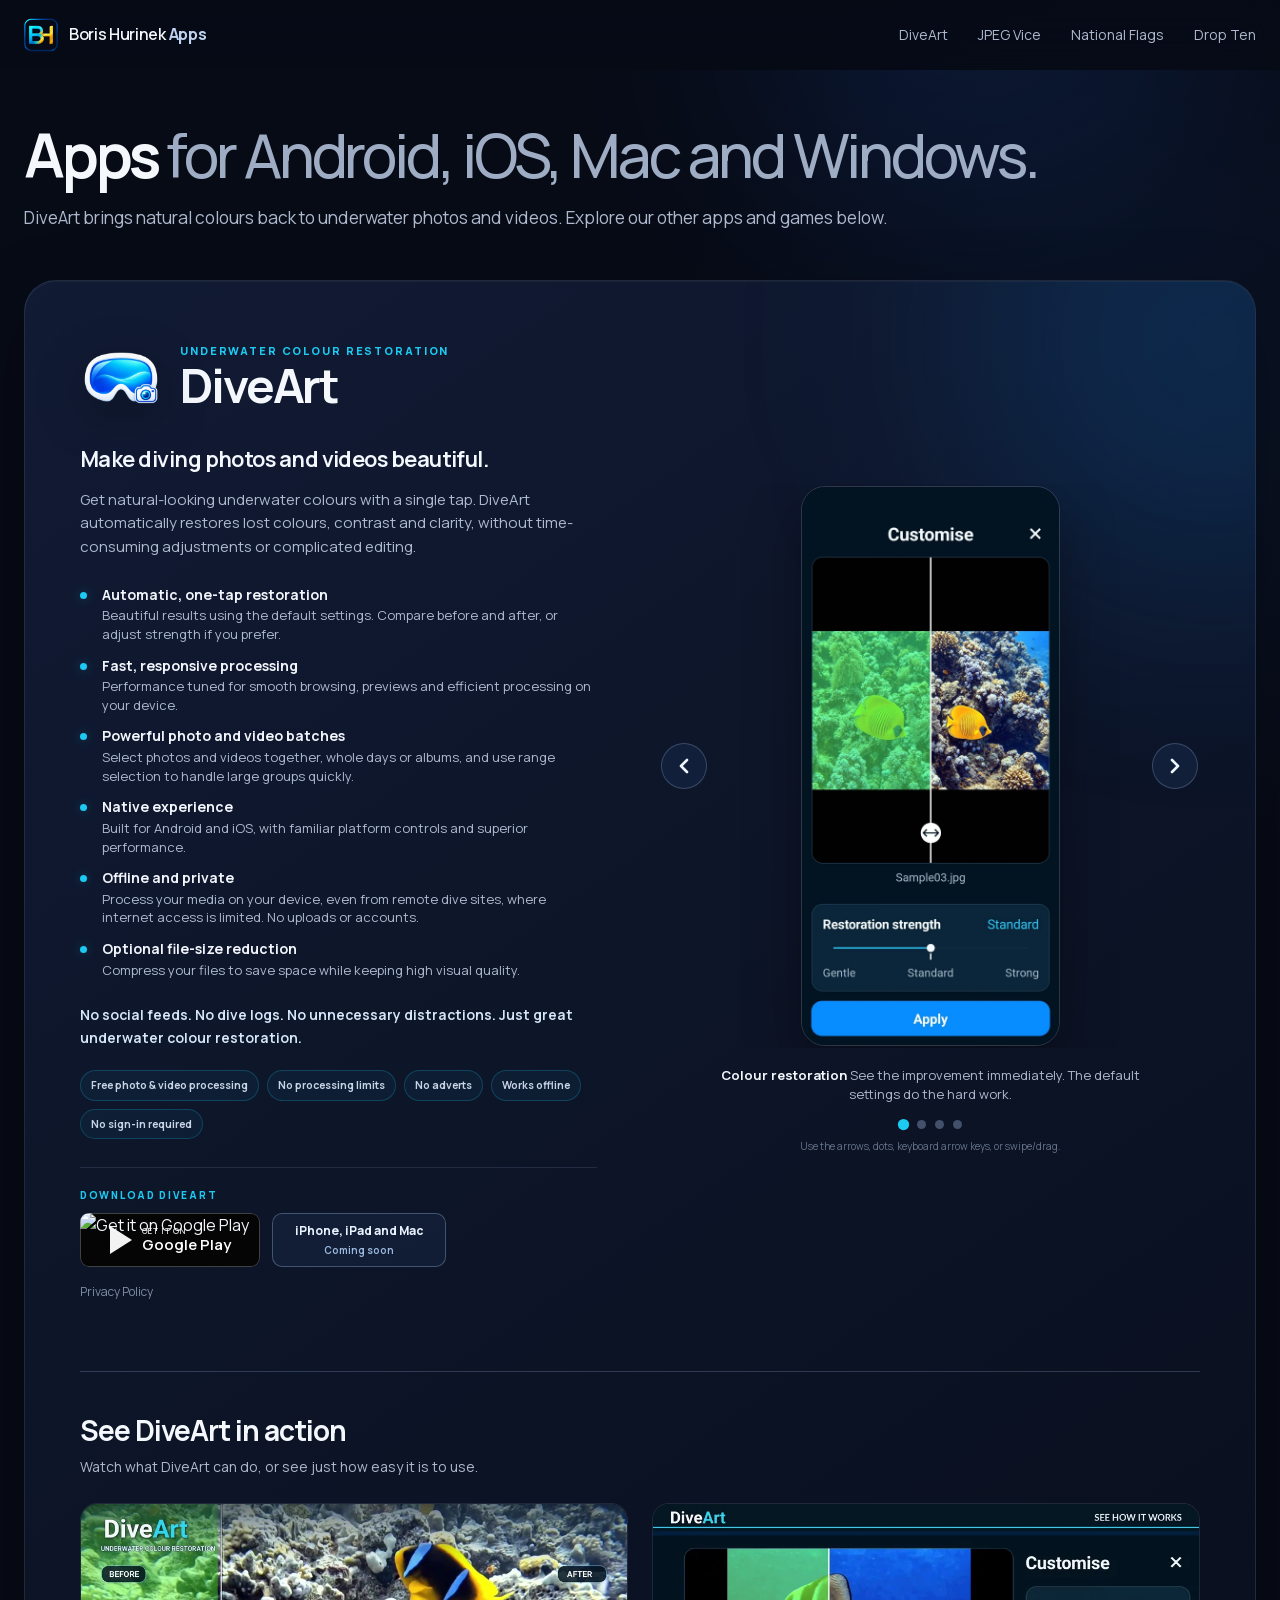
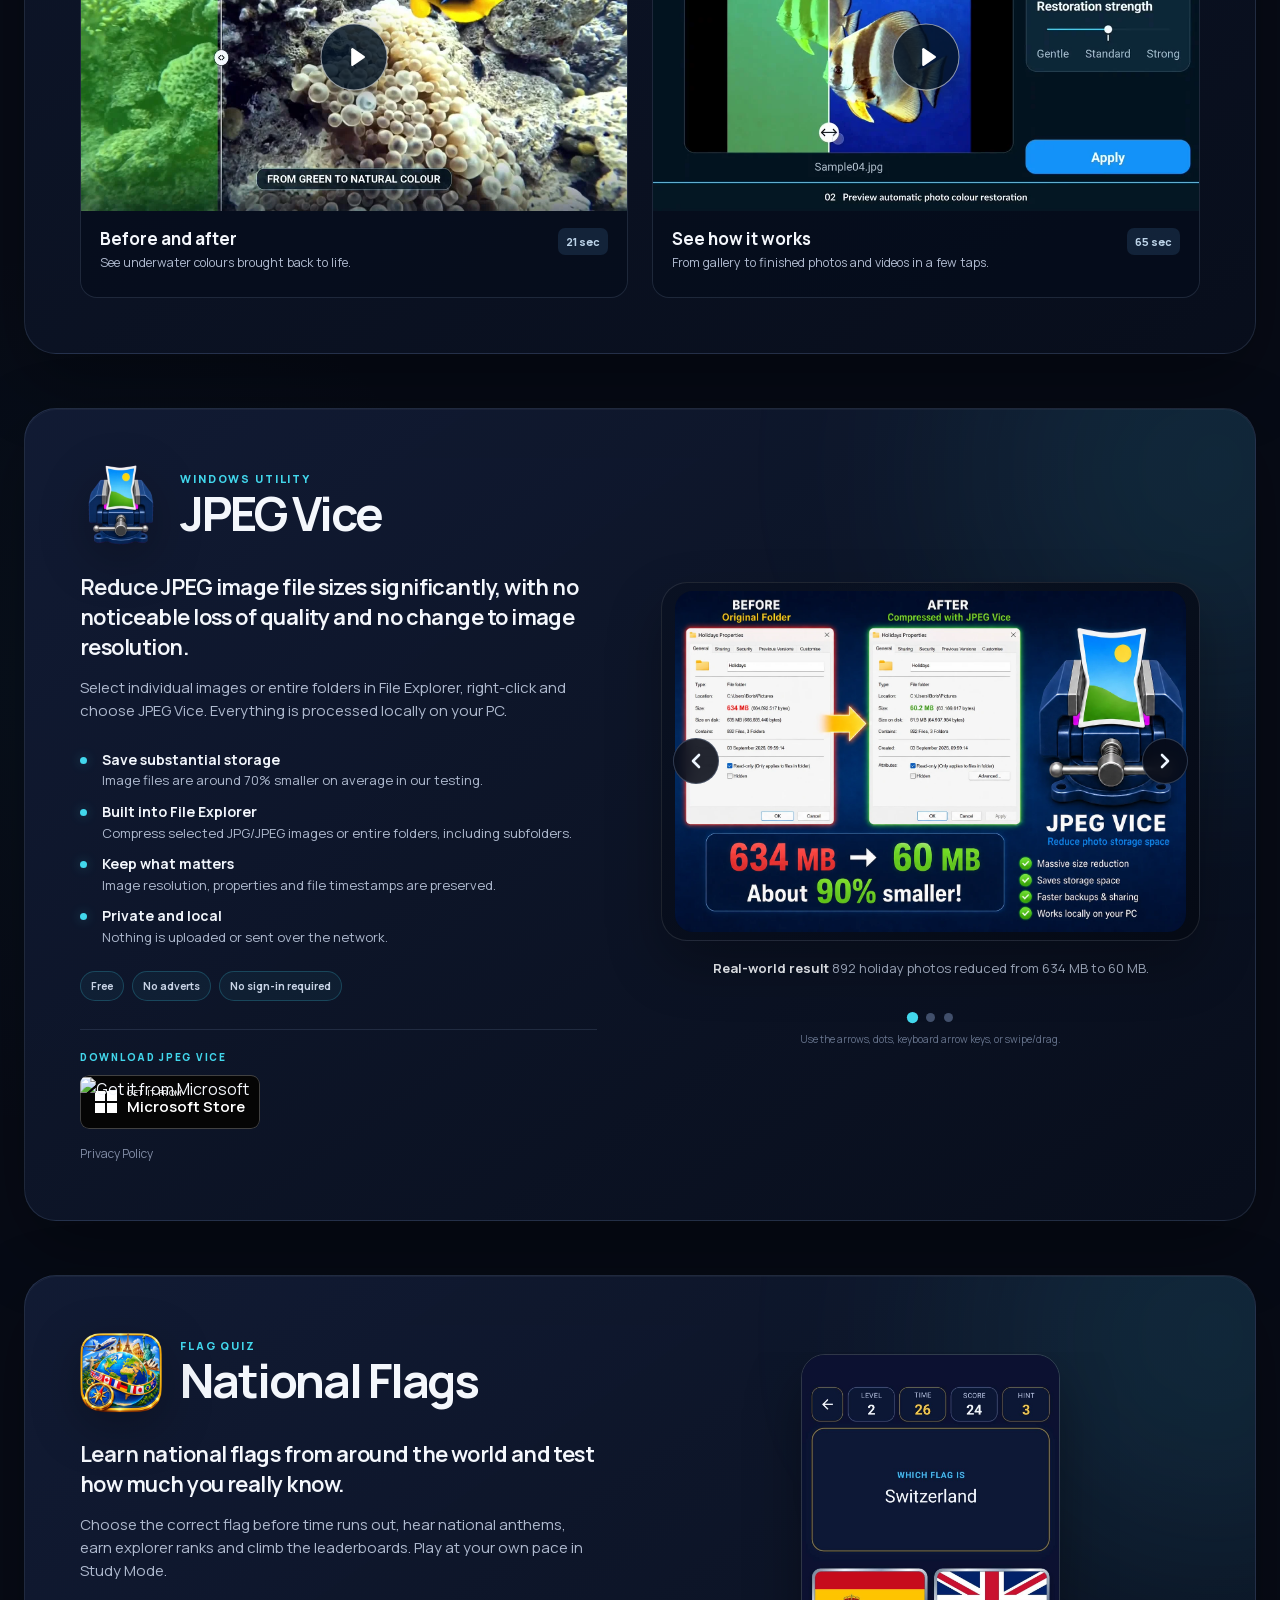
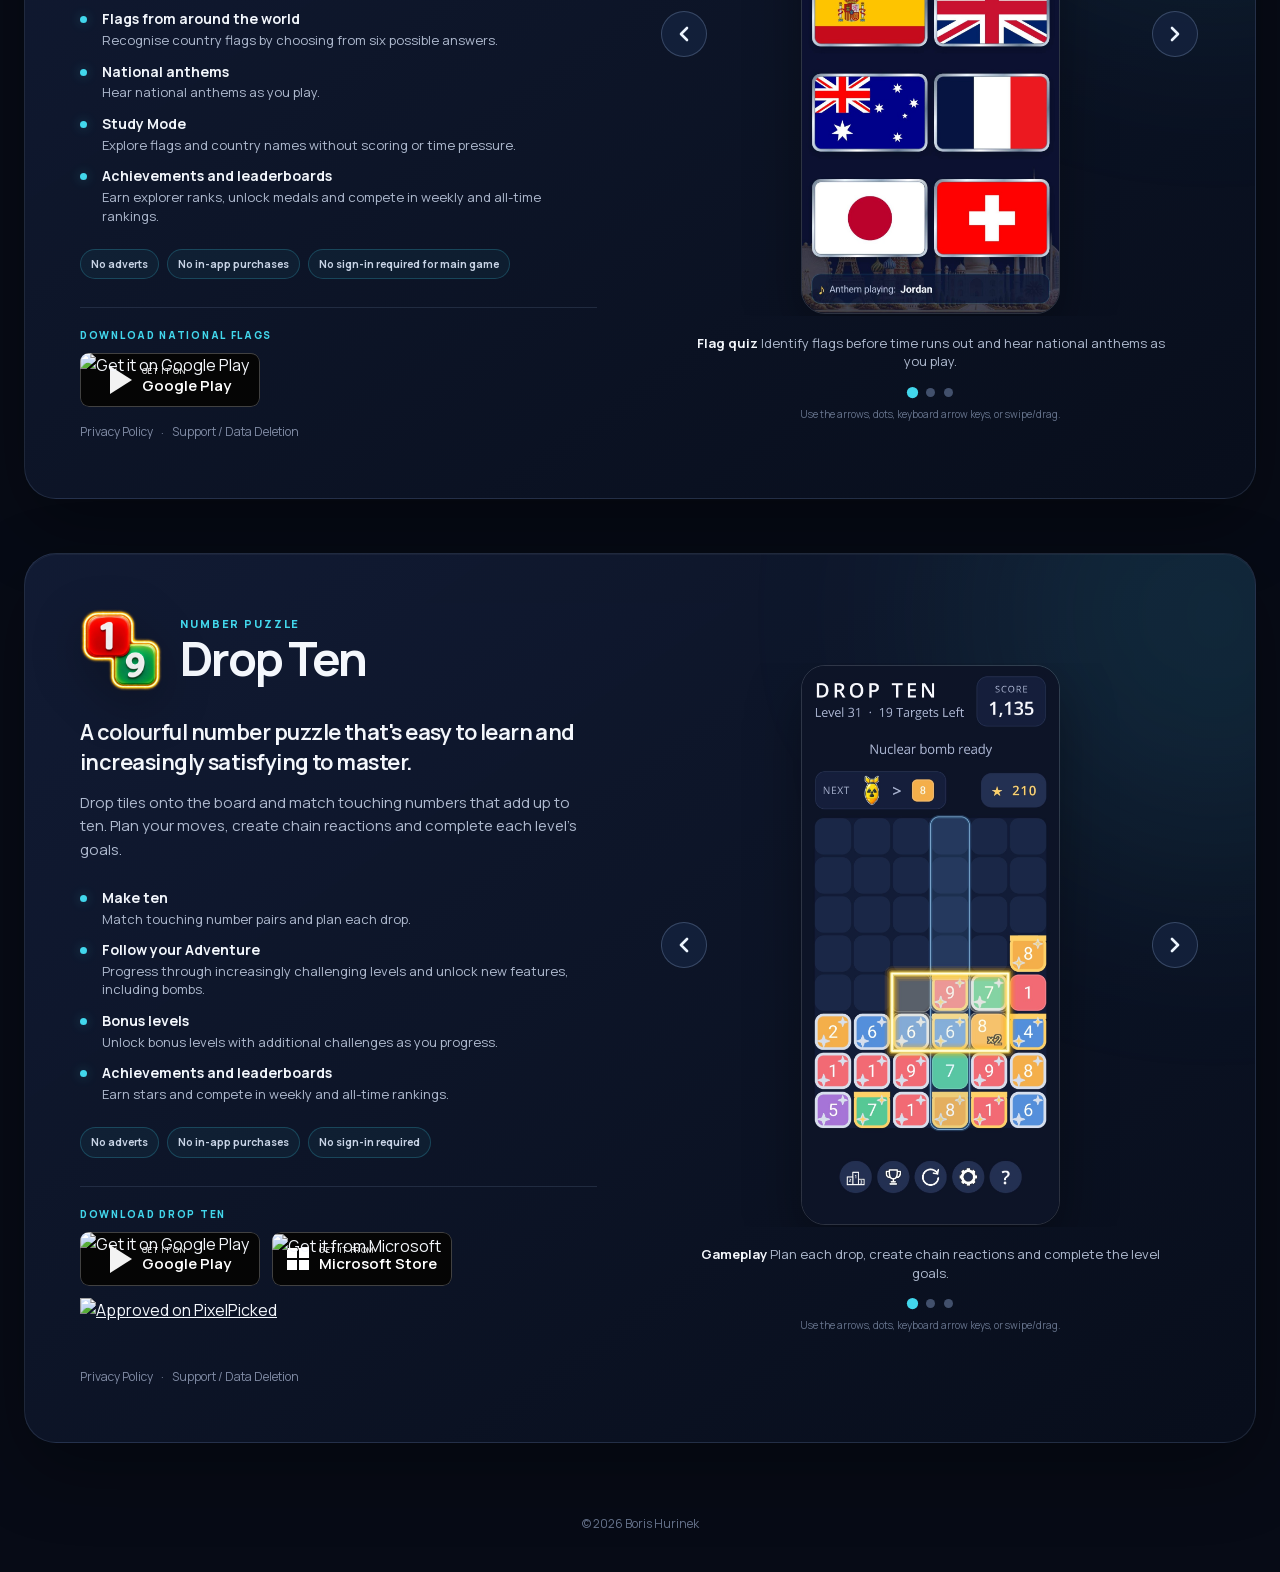
==== commit 46822ee6: "DiveArt videos added" ====
--- a/index.html
+++ b/index.html
@@ -44,12 +44,44 @@
 <div class="feature-item"><span class="feature-dot" aria-hidden="true"></span><div><strong>Automatic, one-tap restoration</strong><span>Beautiful results using the default settings. Compare before and after, or adjust strength if you prefer.</span></div></div>
 <div class="feature-item"><span class="feature-dot" aria-hidden="true"></span><div><strong>Fast, responsive processing</strong><span>Performance tuned for smooth browsing, previews and efficient processing on your device.</span></div></div>
 <div class="feature-item"><span class="feature-dot" aria-hidden="true"></span><div><strong>Powerful photo and video batches</strong><span>Select photos and videos together, whole days or albums, and use range selection to handle large groups quickly.</span></div></div>
-<div class="feature-item"><span class="feature-dot" aria-hidden="true"></span><div><strong>Native experience</strong><span>Built for Android and iOS, with familiar platform controls rather than a browser-based editor.</span></div></div>
-<div class="feature-item"><span class="feature-dot" aria-hidden="true"></span><div><strong>Offline and private</strong><span>Process your own media on your device, even on dive boats or where mobile data is expensive. No uploads or accounts.</span></div></div>
-<div class="feature-item"><span class="feature-dot" aria-hidden="true"></span><div><strong>Reliable by design</strong><span>Clear progress, pause and resume, and useful error messages when a file cannot be processed.</span></div></div>
-<div class="feature-item"><span class="feature-dot" aria-hidden="true"></span><div><strong>Optional file-size reduction</strong><span>Compress your restored photos and videos to save space while keeping high visual quality.</span></div></div>
+<div class="feature-item"><span class="feature-dot" aria-hidden="true"></span><div><strong>Native experience</strong><span>Built for Android and iOS, with familiar platform controls and superior performance.</span></div></div>
+<div class="feature-item"><span class="feature-dot" aria-hidden="true"></span><div><strong>Offline and private</strong><span>Process your  media on your device, even from remote dive sites, where internet access is limited. No uploads or accounts.</span></div></div>
+<div class="feature-item"><span class="feature-dot" aria-hidden="true"></span><div><strong>Optional file-size reduction</strong><span>Compress your files to save space while keeping high visual quality.</span></div></div>
 </div><p class="diveart-focus">No social feeds. No dive logs. No unnecessary distractions. Just great underwater colour restoration.</p><div class="trust-row" aria-label="App benefits"><span>Free photo &amp; video processing</span><span>No processing limits</span><span>No adverts</span><span>Works offline</span><span>No sign-in required</span></div><div class="download-block"><p class="download-label">DOWNLOAD DIVEART</p><div class="store-buttons"><a class="store-badge" href="https://play.google.com/store/apps/details?id=com.borishurinekapps.diveart" target="_blank" rel="noopener" aria-label="Get DiveArt on Google Play"><span class="store-fallback"><span class="play-symbol" aria-hidden="true"></span><span><small>GET IT ON</small>Google Play</span></span><img class="store-official" src="https://play.google.com/intl/en_us/badges/static/images/badges/en_badge_web_generic.png" alt="Get it on Google Play"></a><span class="platform-coming" aria-label="Coming soon for Apple platforms"><strong>iPhone, iPad and Mac</strong><small>Coming soon</small></span></div></div>
- <div class="small-links"><a href="diveart-privacy.html">Privacy Policy</a></div></div><div class="carousel" data-carousel aria-label="DiveArt screenshots"><div class="carousel-shell"><button class="carousel-arrow carousel-prev" type="button" data-carousel-prev aria-label="Previous DiveArt screenshot"><svg viewBox="0 0 24 24" width="24" height="24" fill="none" aria-hidden="true" focusable="false"><path d="M15 18L9 12L15 6" stroke="currentColor" stroke-width="2.6" stroke-linecap="round" stroke-linejoin="round"/></svg></button><div class="carousel-viewport" data-carousel-viewport tabindex="0"><div class="carousel-track" data-carousel-track><figure class="carousel-slide" data-caption="Colour restoration | See the improvement immediately. The default settings do the hard work."><img class="carousel-image" src="assets/images/diveart/customise.webp" alt="DiveArt before and after underwater colour restoration comparison" width="1206" height="2622" loading="lazy" draggable="false"></figure><figure class="carousel-slide" data-caption="One gallery | Browse photos and videos together and select whole groups quickly."><img class="carousel-image" src="assets/images/diveart/gallery.webp" alt="DiveArt gallery selecting underwater photos and videos" width="1206" height="2622" loading="lazy" draggable="false"></figure><figure class="carousel-slide" data-caption="Batch results | Process multiple photos and videos, then see everything saved."><img class="carousel-image" src="assets/images/diveart/results.webp" alt="DiveArt batch results showing underwater photos processed" width="1206" height="2622" loading="lazy" draggable="false"></figure><figure class="carousel-slide" data-caption="Range selection | Select an entire run of photos without tapping each one."><img class="carousel-image" src="assets/images/diveart/selection.webp" alt="DiveArt range selection tips for choosing many photos" width="1206" height="2622" loading="lazy" draggable="false"></figure></div></div><button class="carousel-arrow carousel-next" type="button" data-carousel-next aria-label="Next DiveArt screenshot"><svg viewBox="0 0 24 24" width="24" height="24" fill="none" aria-hidden="true" focusable="false"><path d="M9 6L15 12L9 18" stroke="currentColor" stroke-width="2.6" stroke-linecap="round" stroke-linejoin="round"/></svg></button></div><p class="carousel-caption" data-carousel-caption aria-live="polite"></p><div class="carousel-dots" data-carousel-dots aria-label="Choose DiveArt screenshot"></div><p class="carousel-help">Use the arrows, dots, keyboard arrow keys, or swipe/drag.</p></div></article><article class="app-card reveal" id="jpeg-vice"><div class="app-card-glow" aria-hidden="true"></div><div class="app-content"><div class="app-identity"><img class="app-icon" src="assets/images/jpeg-vice/JPEGVice.webp" alt="JPEG Vice app icon" width="512" height="512"><div><p class="app-type">WINDOWS UTILITY</p><h2>JPEG Vice</h2></div></div><p class="app-lead">Reduce JPEG image file sizes significantly, with no noticeable loss of quality and no change to image resolution.</p>
+ <div class="small-links"><a href="diveart-privacy.html">Privacy Policy</a></div></div><div class="carousel" data-carousel aria-label="DiveArt screenshots"><div class="carousel-shell"><button class="carousel-arrow carousel-prev" type="button" data-carousel-prev aria-label="Previous DiveArt screenshot"><svg viewBox="0 0 24 24" width="24" height="24" fill="none" aria-hidden="true" focusable="false"><path d="M15 18L9 12L15 6" stroke="currentColor" stroke-width="2.6" stroke-linecap="round" stroke-linejoin="round"/></svg></button><div class="carousel-viewport" data-carousel-viewport tabindex="0"><div class="carousel-track" data-carousel-track><figure class="carousel-slide" data-caption="Colour restoration | See the improvement immediately. The default settings do the hard work."><img class="carousel-image" src="assets/images/diveart/customise.webp" alt="DiveArt before and after underwater colour restoration comparison" width="1080" height="2340" loading="lazy" draggable="false"></figure><figure class="carousel-slide" data-caption="One gallery | Browse photos and videos together and select whole groups quickly."><img class="carousel-image" src="assets/images/diveart/gallery.webp" alt="DiveArt gallery selecting underwater photos and videos" width="1080" height="2340" loading="lazy" draggable="false"></figure><figure class="carousel-slide" data-caption="Batch results | Process multiple photos and videos, then see everything saved."><img class="carousel-image" src="assets/images/diveart/results.webp" alt="DiveArt batch results showing underwater photos processed" width="1080" height="2340" loading="lazy" draggable="false"></figure><figure class="carousel-slide" data-caption="Range selection | Select an entire run of photos without tapping each one."><img class="carousel-image" src="assets/images/diveart/selection.webp" alt="DiveArt range selection tips for choosing many photos" width="1206" height="2622" loading="lazy" draggable="false"></figure></div></div><button class="carousel-arrow carousel-next" type="button" data-carousel-next aria-label="Next DiveArt screenshot"><svg viewBox="0 0 24 24" width="24" height="24" fill="none" aria-hidden="true" focusable="false"><path d="M9 6L15 12L9 18" stroke="currentColor" stroke-width="2.6" stroke-linecap="round" stroke-linejoin="round"/></svg></button></div><p class="carousel-caption" data-carousel-caption aria-live="polite"></p><div class="carousel-dots" data-carousel-dots aria-label="Choose DiveArt screenshot"></div><p class="carousel-help">Use the arrows, dots, keyboard arrow keys, or swipe/drag.</p></div>
+      <section class="diveart-videos" aria-labelledby="diveart-videos-title">
+        <div class="diveart-videos-heading">
+          <div>
+            <h2 id="diveart-videos-title">See DiveArt in action</h2>
+            <p>Watch what DiveArt can do, or see just how easy it is to use.</p>
+          </div>
+        </div>
+        <div class="diveart-video-grid">
+          <article class="diveart-video-card">
+            <div class="diveart-video-frame" data-video-frame>
+              <button class="diveart-video-preview" type="button" data-video-open data-video-src="assets/videos/DiveArt_Promo_01_Landscape.mp4" aria-label="Play DiveArt before-and-after promotional video (21 seconds)">
+                <img src="assets/images/diveart/promo-poster.webp" alt="Underwater clownfish, from green water to restored natural colours" width="960" height="540" loading="lazy">
+                <span class="diveart-video-play" aria-hidden="true"><svg width="29" height="29" viewBox="0 0 24 24" fill="currentColor" focusable="false"><path d="M8 5.6v12.8c0 .8.85 1.3 1.54.9l9.38-6.4a1.1 1.1 0 0 0 0-1.8L9.54 4.7A1.04 1.04 0 0 0 8 5.6Z"/></svg></span>
+              </button>
+              <video class="diveart-video-player" controls preload="none" playsinline poster="assets/images/diveart/promo-poster.webp" hidden aria-label="DiveArt before-and-after colour restoration video"></video>
+            </div>
+            <div class="diveart-video-info"><div><h3>Before and after</h3><p>See underwater colours brought back to life.</p></div><span class="diveart-video-duration">21 sec</span></div>
+          </article>
+          <article class="diveart-video-card">
+            <div class="diveart-video-frame" data-video-frame>
+              <button class="diveart-video-preview" type="button" data-video-open data-video-src="assets/videos/DiveArt_Workflow_01_Landscape.mp4" aria-label="Play DiveArt workflow demonstration (65 seconds)">
+                <img src="assets/images/diveart/workflow-poster.webp" alt="DiveArt photo restoration preview with an interactive before-and-after divider" width="960" height="540" loading="lazy">
+                <span class="diveart-video-play" aria-hidden="true"><svg width="29" height="29" viewBox="0 0 24 24" fill="currentColor" focusable="false"><path d="M8 5.6v12.8c0 .8.85 1.3 1.54.9l9.38-6.4a1.1 1.1 0 0 0 0-1.8L9.54 4.7A1.04 1.04 0 0 0 8 5.6Z"/></svg></span>
+              </button>
+              <video class="diveart-video-player" controls preload="none" playsinline poster="assets/images/diveart/workflow-poster.webp" hidden aria-label="See how DiveArt works: selecting, restoring and saving underwater photos and videos"></video>
+            </div>
+            <div class="diveart-video-info"><div><h3>See how it works</h3><p>From gallery to finished photos and videos in a few taps.</p></div><span class="diveart-video-duration">65 sec</span></div>
+          </article>
+        </div>
+        <noscript><p class="diveart-video-noscript">Videos: <a href="assets/videos/DiveArt_Promo_01_Landscape.mp4">before and after</a> | <a href="assets/videos/DiveArt_Workflow_01_Landscape.mp4">how it works</a>.</p></noscript>
+      </section>
+</article>
+<article class="app-card reveal" id="jpeg-vice"><div class="app-card-glow" aria-hidden="true"></div><div class="app-content"><div class="app-identity"><img class="app-icon" src="assets/images/jpeg-vice/JPEGVice.webp" alt="JPEG Vice app icon" width="512" height="512"><div><p class="app-type">WINDOWS UTILITY</p><h2>JPEG Vice</h2></div></div><p class="app-lead">Reduce JPEG image file sizes significantly, with no noticeable loss of quality and no change to image resolution.</p>
  <p class="app-description">Select individual images or entire folders in File Explorer, right-click and choose JPEG Vice. Everything is processed locally on your PC.</p><div class="feature-list" aria-label="JPEG Vice highlights">
 <div class="feature-item"><span class="feature-dot" aria-hidden="true"></span><div><strong>Save substantial storage</strong><span>Image files are around 70% smaller on average in our testing.</span></div></div>
 <div class="feature-item"><span class="feature-dot" aria-hidden="true"></span><div><strong>Built into File Explorer</strong><span>Compress selected JPG/JPEG images or entire folders, including subfolders.</span></div></div>
--- a/assets/css/diveart-additions.css
+++ b/assets/css/diveart-additions.css
@@ -26,7 +26,8 @@
 }
 .platform-coming strong { font-size: 12px; font-weight: 750; }
 .platform-coming small { color: #9dbbe2; margin-top: 2px; font-weight: 650; }
-#diveart .carousel-viewport { background: #071422; }
+/* Do not show a wider, dark rectangular background behind portrait screenshots. */
+#diveart .carousel-viewport { background: transparent; }
 @media (max-width: 620px) {
   .platform-coming { min-height: 49px; }
   .diveart-focus { font-size: 13px; }
@@ -45,3 +46,46 @@
   height: 24px;
   flex: none;
 }
+
+
+/* DiveArt videos sit within the main product card, below its features and carousel. */
+#diveart .diveart-videos {
+  grid-column: 1 / -1;
+  position: relative;
+  z-index: 4;
+  min-width: 0;
+  margin-top: 4px;
+  padding-top: clamp(26px, 3.4vw, 42px);
+  border-top: 1px solid rgba(156, 178, 218, .25);
+  background: none;
+  box-shadow: none;
+}
+.diveart-videos-heading { margin: 0 0 25px; }
+.diveart-videos-heading .app-type { margin-bottom: 7px; color: #1ccaf2; }
+.diveart-videos-heading h2 { margin: 0; font-size: clamp(22px, 2.2vw, 28px); line-height: 1.2; letter-spacing: -.035em; }
+.diveart-videos-heading p:not(.app-type) { margin: 9px 0 0; color: var(--muted); font-size: 14px; }
+.diveart-video-grid { display: grid; grid-template-columns: repeat(2, minmax(0,1fr)); gap: 24px; }
+.diveart-video-card { min-width: 0; overflow: hidden; border-radius: 17px; border: 1px solid rgba(156, 178, 218, .16); background: rgba(5, 13, 27, .68); }
+.diveart-video-frame { aspect-ratio: 16 / 9; position: relative; overflow: hidden; background: #061626; }
+.diveart-video-preview { position: absolute; inset: 0; width: 100%; height: 100%; padding: 0; border: 0; background: transparent; cursor: pointer; display: block; }
+.diveart-video-preview:focus-visible { outline: 3px solid #1ccaf2; outline-offset: -4px; }
+.diveart-video-preview img { width: 100%; height: 100%; object-fit: cover; display: block; transition: transform 220ms ease, filter 220ms ease; }
+.diveart-video-preview:hover img { transform: scale(1.025); filter: brightness(.82); }
+.diveart-video-play { position: absolute; left: 50%; top: 50%; transform: translate(-50%, -50%); display: grid; place-items: center; width: 67px; height: 67px; padding-left: 3px; border: 1px solid rgba(255,255,255,.55); border-radius: 50%; color: white; background: rgba(4, 20, 38, .86); box-shadow: 0 9px 34px rgba(0,0,0,.46); transition: background 160ms ease, transform 160ms ease; }
+.diveart-video-preview:hover .diveart-video-play, .diveart-video-preview:focus-visible .diveart-video-play { background: #098af2; transform: translate(-50%, -50%) scale(1.07); }
+.diveart-video-player { display: block; width: 100%; height: 100%; object-fit: contain; background: #061626; }
+.diveart-video-player[hidden], .diveart-video-preview[hidden] { display: none; }
+.diveart-video-info { min-height: 86px; padding: 17px 19px 19px; display: flex; justify-content: space-between; align-items: start; gap: 14px; }
+.diveart-video-info h3 { margin: 0 0 4px; font-size: 17px; line-height: 1.3; }
+.diveart-video-info p { margin: 0; color: var(--muted); font-size: 12.5px; line-height: 1.5; }
+.diveart-video-duration { white-space: nowrap; padding: 5px 8px; border-radius: 7px; background: rgba(44, 77, 108, .36); color: #bcd3e8; font-size: 11px; font-weight: 750; }
+.diveart-video-noscript { color: var(--muted); font-size: 14px; }
+@media (max-width: 720px) {
+  .diveart-video-grid { grid-template-columns: 1fr; gap: 18px; }
+  #diveart .diveart-videos { padding-top: 26px; }
+  .diveart-videos-heading { margin-bottom: 20px; }
+  .diveart-video-play { width: 58px; height: 58px; }
+}
+@media (prefers-reduced-motion: reduce) {
+  .diveart-video-preview img, .diveart-video-play { transition: none; }
+}
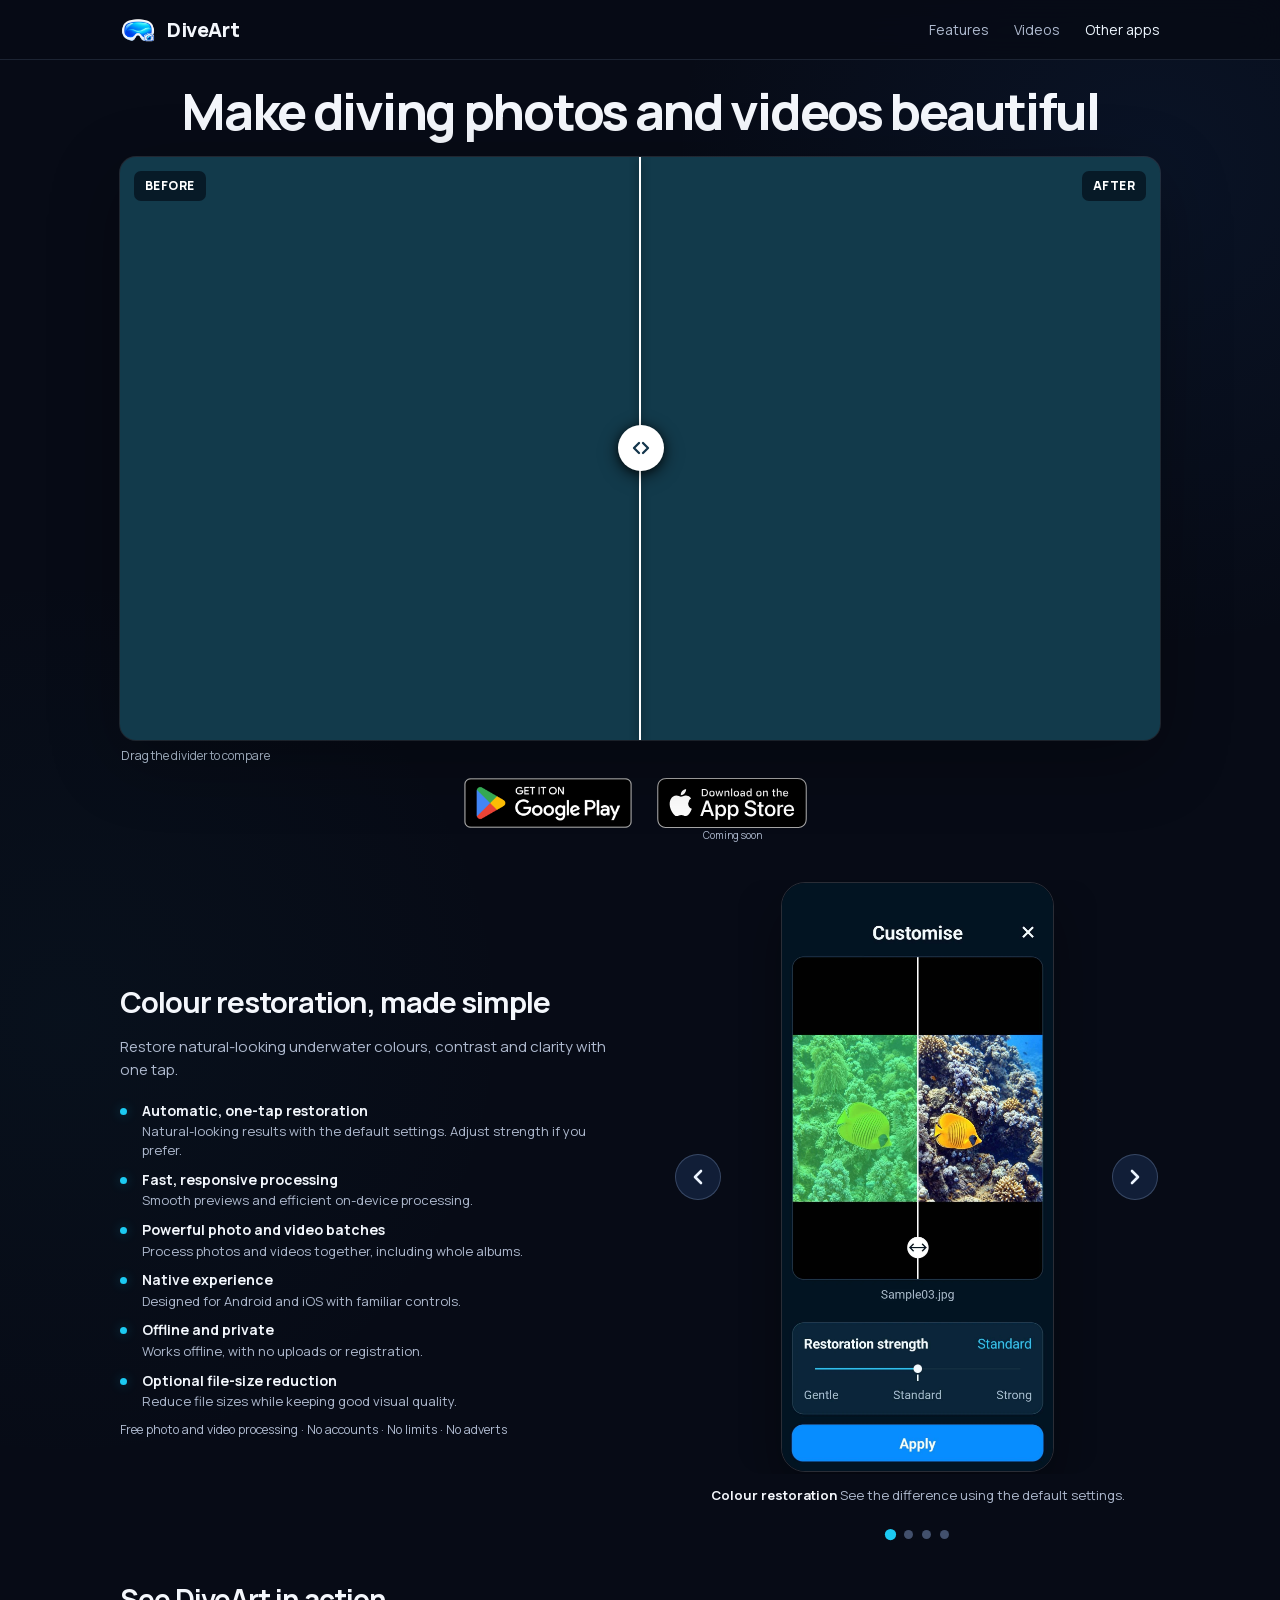
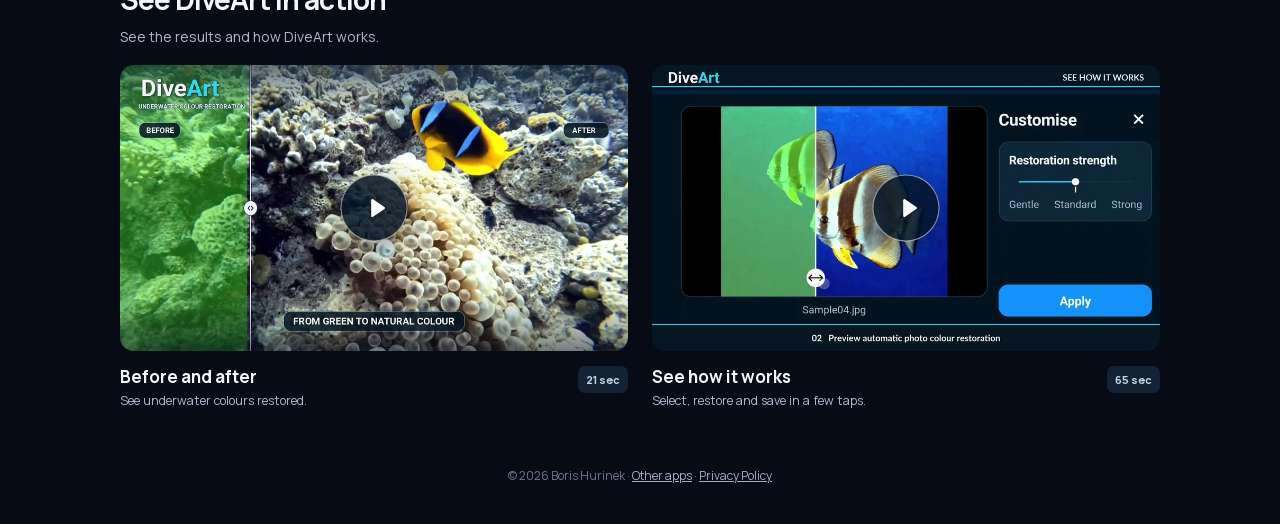
==== commit a12778ee: "DiveArt content added" ====
--- a/index.html
+++ b/index.html
@@ -4,8 +4,8 @@
   <meta charset="utf-8">
   <meta name="viewport" content="width=device-width, initial-scale=1">
   <meta name="theme-color" content="#070b16">
-  <meta name="description" content="Restore natural colours in underwater photos and videos with DiveArt. Fast, automatic colour correction, powerful batch processing, offline and private.">
-  <title>DiveArt | Underwater Photo &amp; Video Colour Restoration</title>
+  <meta name="description" content="Make diving photos and videos beautiful with DiveArt. Restore natural-looking underwater colours automatically, with one tap. Private, offline photo and video processing.">
+  <title>DiveArt | Make diving photos and videos beautiful</title>
   <link rel="icon" href="favicon.ico" sizes="any">
   <link rel="icon" type="image/png" sizes="32x32" href="favicon-32x32.png">
   <link rel="apple-touch-icon" sizes="180x180" href="apple-touch-icon.png">
@@ -13,95 +13,114 @@
   <link rel="stylesheet" href="assets/css/site.css">
   <link rel="stylesheet" href="assets/css/diveart-additions.css">
   <script src="assets/js/site.js" defer></script>
+  <script src="assets/js/comparison.js" defer></script>
 </head>
-<body>
+<body class="diveart-home">
   <a class="skip-link" href="#main">Skip to content</a>
   <header class="site-header" data-header>
     <div class="header-inner">
-      <a class="brand" href="#top" aria-label="Boris Hurinek Apps, home">
-        <img class="brand-mark" src="assets/images/site-mark.png" width="38" height="38" alt="">
-        <span class="brand-name">Boris Hurinek <strong>Apps</strong></span>
+      <a class="brand" href="#top" aria-label="DiveArt home">
+        <img class="brand-mark" src="assets/images/diveart/app-icon.webp" width="38" height="38" alt="">
+        <span class="brand-name">DiveArt</span>
       </a>
-      <nav class="site-nav" aria-label="Primary navigation">
-        <a href="#diveart">DiveArt</a>
-        <a href="#jpeg-vice">JPEG Vice</a>
-        <a href="#national-flags">National Flags</a>
-        <a href="#drop-ten">Drop Ten</a>
+      <nav class="site-nav" aria-label="Main navigation">
+        <a class="nav-desktop" href="#features">Features</a>
+        <a class="nav-desktop" href="#videos">Videos</a>
+        <a href="apps.html">Other apps</a>
       </nav>
     </div>
   </header>
   <main id="main">
-    <section class="hero" id="top">
-      <div class="hero-glow" aria-hidden="true"></div>
-      <div class="shell hero-inner">
-        <h1>Apps <span>for Android, iOS, Mac and Windows.</span></h1>
-        <p class="hero-copy">DiveArt brings natural colours back to underwater photos and videos. Explore our other apps and games below.</p>
+    <section class="diveart-hero" id="top" aria-labelledby="hero-title">
+      <div class="shell">
+        <h1 id="hero-title">Make diving photos and videos beautiful</h1>
+        <div class="comparison-wrap">
+          <div class="comparison" data-comparison style="--split: 50%" aria-label="Underwater colour restoration before and after">
+            <video data-after class="comparison-video" autoplay muted playsinline loop preload="auto" aria-hidden="true">
+              <source src="assets/videos/stingray-restored.mp4" type="video/mp4">
+            </video>
+            <video data-before class="comparison-video comparison-before" autoplay muted playsinline loop preload="auto" aria-hidden="true">
+              <source src="assets/videos/stingray-original.mp4" type="video/mp4">
+            </video>
+            <span class="comparison-label comparison-label-before" aria-hidden="true">BEFORE</span>
+            <span class="comparison-label comparison-label-after" aria-hidden="true">AFTER</span>
+            <span class="comparison-divider" aria-hidden="true">
+              <span class="comparison-handle">
+                <svg viewBox="0 0 24 24" width="24" height="24" fill="none" aria-hidden="true" focusable="false">
+                  <path d="M10 7L5 12L10 17M14 7L19 12L14 17" stroke="currentColor" stroke-width="2.3" stroke-linecap="round" stroke-linejoin="round"/>
+                </svg>
+              </span>
+            </span>
+            <input class="comparison-slider" data-comparison-slider type="range" min="0" max="100" value="50" step="1" aria-label="Compare BEFORE on the left and AFTER on the right">
+            <button class="comparison-play" data-comparison-play type="button" hidden>Play video</button>
+          </div>
+          <div class="comparison-bottom">
+            <span>Drag the divider to compare</span>
+            <span class="comparison-status" data-comparison-status role="status" aria-live="polite"></span>
+          </div>
+        </div>
+        <div class="hero-stores" aria-label="Download DiveArt">
+          <a class="store-badge google-badge" href="https://play.google.com/store/apps/details?id=com.borishurinekapps.diveart" target="_blank" rel="noopener" aria-label="Get DiveArt on Google Play">
+            
+            <img class="store-official" src="assets/images/store-badges/google-play.png" alt="Get it on Google Play">
+          </a>
+          <span class="store-pending" aria-label="App Store availability coming soon">
+            <img src="assets/images/store-badges/app-store.svg" alt="Download on the App Store">
+            <small>Coming soon</small>
+          </span>
+        </div>
       </div>
     </section>
-    <section class="apps-section shell" aria-label="Apps and games">
-<article class="app-card reveal" id="diveart"><div class="app-card-glow" aria-hidden="true"></div><div class="app-content"><div class="app-identity"><img class="app-icon" src="assets/images/diveart/app-icon.webp" alt="DiveArt app icon" width="512" height="512"><div><p class="app-type">UNDERWATER COLOUR RESTORATION</p><h2>DiveArt</h2></div></div><p class="app-lead">Make diving photos and videos beautiful.</p>
- <p class="app-description">Get natural-looking underwater colours with a single tap. DiveArt automatically restores lost colours, contrast and clarity, without time-consuming adjustments or complicated editing.</p><div class="feature-list" aria-label="DiveArt highlights">
-<div class="feature-item"><span class="feature-dot" aria-hidden="true"></span><div><strong>Automatic, one-tap restoration</strong><span>Beautiful results using the default settings. Compare before and after, or adjust strength if you prefer.</span></div></div>
-<div class="feature-item"><span class="feature-dot" aria-hidden="true"></span><div><strong>Fast, responsive processing</strong><span>Performance tuned for smooth browsing, previews and efficient processing on your device.</span></div></div>
-<div class="feature-item"><span class="feature-dot" aria-hidden="true"></span><div><strong>Powerful photo and video batches</strong><span>Select photos and videos together, whole days or albums, and use range selection to handle large groups quickly.</span></div></div>
-<div class="feature-item"><span class="feature-dot" aria-hidden="true"></span><div><strong>Native experience</strong><span>Built for Android and iOS, with familiar platform controls and superior performance.</span></div></div>
-<div class="feature-item"><span class="feature-dot" aria-hidden="true"></span><div><strong>Offline and private</strong><span>Process your  media on your device, even from remote dive sites, where internet access is limited. No uploads or accounts.</span></div></div>
-<div class="feature-item"><span class="feature-dot" aria-hidden="true"></span><div><strong>Optional file-size reduction</strong><span>Compress your files to save space while keeping high visual quality.</span></div></div>
-</div><p class="diveart-focus">No social feeds. No dive logs. No unnecessary distractions. Just great underwater colour restoration.</p><div class="trust-row" aria-label="App benefits"><span>Free photo &amp; video processing</span><span>No processing limits</span><span>No adverts</span><span>Works offline</span><span>No sign-in required</span></div><div class="download-block"><p class="download-label">DOWNLOAD DIVEART</p><div class="store-buttons"><a class="store-badge" href="https://play.google.com/store/apps/details?id=com.borishurinekapps.diveart" target="_blank" rel="noopener" aria-label="Get DiveArt on Google Play"><span class="store-fallback"><span class="play-symbol" aria-hidden="true"></span><span><small>GET IT ON</small>Google Play</span></span><img class="store-official" src="https://play.google.com/intl/en_us/badges/static/images/badges/en_badge_web_generic.png" alt="Get it on Google Play"></a><span class="platform-coming" aria-label="Coming soon for Apple platforms"><strong>iPhone, iPad and Mac</strong><small>Coming soon</small></span></div></div>
- <div class="small-links"><a href="diveart-privacy.html">Privacy Policy</a></div></div><div class="carousel" data-carousel aria-label="DiveArt screenshots"><div class="carousel-shell"><button class="carousel-arrow carousel-prev" type="button" data-carousel-prev aria-label="Previous DiveArt screenshot"><svg viewBox="0 0 24 24" width="24" height="24" fill="none" aria-hidden="true" focusable="false"><path d="M15 18L9 12L15 6" stroke="currentColor" stroke-width="2.6" stroke-linecap="round" stroke-linejoin="round"/></svg></button><div class="carousel-viewport" data-carousel-viewport tabindex="0"><div class="carousel-track" data-carousel-track><figure class="carousel-slide" data-caption="Colour restoration | See the improvement immediately. The default settings do the hard work."><img class="carousel-image" src="assets/images/diveart/customise.webp" alt="DiveArt before and after underwater colour restoration comparison" width="1080" height="2340" loading="lazy" draggable="false"></figure><figure class="carousel-slide" data-caption="One gallery | Browse photos and videos together and select whole groups quickly."><img class="carousel-image" src="assets/images/diveart/gallery.webp" alt="DiveArt gallery selecting underwater photos and videos" width="1080" height="2340" loading="lazy" draggable="false"></figure><figure class="carousel-slide" data-caption="Batch results | Process multiple photos and videos, then see everything saved."><img class="carousel-image" src="assets/images/diveart/results.webp" alt="DiveArt batch results showing underwater photos processed" width="1080" height="2340" loading="lazy" draggable="false"></figure><figure class="carousel-slide" data-caption="Range selection | Select an entire run of photos without tapping each one."><img class="carousel-image" src="assets/images/diveart/selection.webp" alt="DiveArt range selection tips for choosing many photos" width="1206" height="2622" loading="lazy" draggable="false"></figure></div></div><button class="carousel-arrow carousel-next" type="button" data-carousel-next aria-label="Next DiveArt screenshot"><svg viewBox="0 0 24 24" width="24" height="24" fill="none" aria-hidden="true" focusable="false"><path d="M9 6L15 12L9 18" stroke="currentColor" stroke-width="2.6" stroke-linecap="round" stroke-linejoin="round"/></svg></button></div><p class="carousel-caption" data-carousel-caption aria-live="polite"></p><div class="carousel-dots" data-carousel-dots aria-label="Choose DiveArt screenshot"></div><p class="carousel-help">Use the arrows, dots, keyboard arrow keys, or swipe/drag.</p></div>
-      <section class="diveart-videos" aria-labelledby="diveart-videos-title">
-        <div class="diveart-videos-heading">
-          <div>
-            <h2 id="diveart-videos-title">See DiveArt in action</h2>
-            <p>Watch what DiveArt can do, or see just how easy it is to use.</p>
-          </div>
+    <section class="diveart-details shell" id="features" aria-label="DiveArt features">
+      <div class="diveart-features">
+        <div class="diveart-feature-copy">
+          <h2>Colour restoration, made simple</h2>
+          <p class="app-description">Restore natural-looking underwater colours, contrast and clarity with one tap.</p>
+<div aria-label="DiveArt highlights" class="feature-list">
+<div class="feature-item"><span aria-hidden="true" class="feature-dot"></span><div><strong>Automatic, one-tap restoration</strong><span>Natural-looking results with the default settings. Adjust strength if you prefer.</span></div></div>
+<div class="feature-item"><span aria-hidden="true" class="feature-dot"></span><div><strong>Fast, responsive processing</strong><span>Smooth previews and efficient on-device processing.</span></div></div>
+<div class="feature-item"><span aria-hidden="true" class="feature-dot"></span><div><strong>Powerful photo and video batches</strong><span>Process photos and videos together, including whole albums.</span></div></div>
+<div class="feature-item"><span aria-hidden="true" class="feature-dot"></span><div><strong>Native experience</strong><span>Designed for Android and iOS with familiar controls.</span></div></div>
+<div class="feature-item"><span aria-hidden="true" class="feature-dot"></span><div><strong>Offline and private</strong><span>Works offline, with no uploads or registration.</span></div></div>
+<div class="feature-item"><span aria-hidden="true" class="feature-dot"></span><div><strong>Optional file-size reduction</strong><span>Reduce file sizes while keeping good visual quality.</span></div></div>
+</div>
+<p class="diveart-benefits">Free photo and video processing · No accounts · No limits · No adverts</p>
         </div>
-        <div class="diveart-video-grid">
-          <article class="diveart-video-card">
-            <div class="diveart-video-frame" data-video-frame>
-              <button class="diveart-video-preview" type="button" data-video-open data-video-src="assets/videos/DiveArt_Promo_01_Landscape.mp4" aria-label="Play DiveArt before-and-after promotional video (21 seconds)">
-                <img src="assets/images/diveart/promo-poster.webp" alt="Underwater clownfish, from green water to restored natural colours" width="960" height="540" loading="lazy">
-                <span class="diveart-video-play" aria-hidden="true"><svg width="29" height="29" viewBox="0 0 24 24" fill="currentColor" focusable="false"><path d="M8 5.6v12.8c0 .8.85 1.3 1.54.9l9.38-6.4a1.1 1.1 0 0 0 0-1.8L9.54 4.7A1.04 1.04 0 0 0 8 5.6Z"/></svg></span>
-              </button>
-              <video class="diveart-video-player" controls preload="none" playsinline poster="assets/images/diveart/promo-poster.webp" hidden aria-label="DiveArt before-and-after colour restoration video"></video>
-            </div>
-            <div class="diveart-video-info"><div><h3>Before and after</h3><p>See underwater colours brought back to life.</p></div><span class="diveart-video-duration">21 sec</span></div>
-          </article>
-          <article class="diveart-video-card">
-            <div class="diveart-video-frame" data-video-frame>
-              <button class="diveart-video-preview" type="button" data-video-open data-video-src="assets/videos/DiveArt_Workflow_01_Landscape.mp4" aria-label="Play DiveArt workflow demonstration (65 seconds)">
-                <img src="assets/images/diveart/workflow-poster.webp" alt="DiveArt photo restoration preview with an interactive before-and-after divider" width="960" height="540" loading="lazy">
-                <span class="diveart-video-play" aria-hidden="true"><svg width="29" height="29" viewBox="0 0 24 24" fill="currentColor" focusable="false"><path d="M8 5.6v12.8c0 .8.85 1.3 1.54.9l9.38-6.4a1.1 1.1 0 0 0 0-1.8L9.54 4.7A1.04 1.04 0 0 0 8 5.6Z"/></svg></span>
-              </button>
-              <video class="diveart-video-player" controls preload="none" playsinline poster="assets/images/diveart/workflow-poster.webp" hidden aria-label="See how DiveArt works: selecting, restoring and saving underwater photos and videos"></video>
-            </div>
-            <div class="diveart-video-info"><div><h3>See how it works</h3><p>From gallery to finished photos and videos in a few taps.</p></div><span class="diveart-video-duration">65 sec</span></div>
-          </article>
-        </div>
-        <noscript><p class="diveart-video-noscript">Videos: <a href="assets/videos/DiveArt_Promo_01_Landscape.mp4">before and after</a> | <a href="assets/videos/DiveArt_Workflow_01_Landscape.mp4">how it works</a>.</p></noscript>
-      </section>
+        <div class="diveart-gallery"><div aria-label="DiveArt screenshots" class="carousel" data-carousel=""><div class="carousel-shell"><button aria-label="Previous DiveArt screenshot" class="carousel-arrow carousel-prev" data-carousel-prev="" type="button"><svg aria-hidden="true" fill="none" focusable="false" height="24" viewbox="0 0 24 24" width="24"><path d="M15 18L9 12L15 6" stroke="currentColor" stroke-linecap="round" stroke-linejoin="round" stroke-width="2.6"></path></svg></button><div class="carousel-viewport" data-carousel-viewport="" tabindex="0"><div class="carousel-track" data-carousel-track=""><figure class="carousel-slide" data-caption="Colour restoration | See the difference using the default settings."><img alt="DiveArt before and after underwater colour restoration comparison" class="carousel-image" draggable="false" height="2340" loading="lazy" src="assets/images/diveart/customise.webp" width="1080"/></figure><figure class="carousel-slide" data-caption="One gallery | Browse photos and videos together."><img alt="DiveArt gallery selecting underwater photos and videos" class="carousel-image" draggable="false" height="2340" loading="lazy" src="assets/images/diveart/gallery.webp" width="1080"/></figure><figure class="carousel-slide" data-caption="Batch results | View your restored photos and videos."><img alt="DiveArt batch results showing underwater photos processed" class="carousel-image" draggable="false" height="2340" loading="lazy" src="assets/images/diveart/results.webp" width="1080"/></figure><figure class="carousel-slide" data-caption="Range selection | Select groups of photos with fewer taps."><img alt="DiveArt range selection tips for choosing many photos" class="carousel-image" draggable="false" height="2622" loading="lazy" src="assets/images/diveart/selection.webp" width="1206"/></figure></div></div><button aria-label="Next DiveArt screenshot" class="carousel-arrow carousel-next" data-carousel-next="" type="button"><svg aria-hidden="true" fill="none" focusable="false" height="24" viewbox="0 0 24 24" width="24"><path d="M9 6L15 12L9 18" stroke="currentColor" stroke-linecap="round" stroke-linejoin="round" stroke-width="2.6"></path></svg></button></div><p aria-live="polite" class="carousel-caption" data-carousel-caption=""></p><div aria-label="Choose DiveArt screenshot" class="carousel-dots" data-carousel-dots=""></div></div></div>
+      </div>
+      <div id="videos"><section aria-labelledby="diveart-videos-title" class="diveart-videos">
+<div class="diveart-videos-heading">
+<div>
+<h2 id="diveart-videos-title">See DiveArt in action</h2>
+<p>See the results and how DiveArt works.</p>
+</div>
+</div>
+<div class="diveart-video-grid">
+<article class="diveart-video-card">
+<div class="diveart-video-frame" data-video-frame="">
+<button aria-label="Play DiveArt before-and-after promotional video (21 seconds)" class="diveart-video-preview" data-video-open="" data-video-src="assets/videos/DiveArt_Promo_01_Landscape.mp4" type="button">
+<img alt="Underwater clownfish, from green water to restored natural colours" height="540" loading="lazy" src="assets/images/diveart/promo-poster.webp" width="960"/>
+<span aria-hidden="true" class="diveart-video-play"><svg fill="currentColor" focusable="false" height="29" viewbox="0 0 24 24" width="29"><path d="M8 5.6v12.8c0 .8.85 1.3 1.54.9l9.38-6.4a1.1 1.1 0 0 0 0-1.8L9.54 4.7A1.04 1.04 0 0 0 8 5.6Z"></path></svg></span>
+</button>
+<video aria-label="DiveArt before-and-after colour restoration video" class="diveart-video-player" controls="" hidden="" playsinline="" poster="assets/images/diveart/promo-poster.webp" preload="none"></video>
+</div>
+<div class="diveart-video-info"><div><h3>Before and after</h3><p>See underwater colours restored.</p></div><span class="diveart-video-duration">21 sec</span></div>
 </article>
-<article class="app-card reveal" id="jpeg-vice"><div class="app-card-glow" aria-hidden="true"></div><div class="app-content"><div class="app-identity"><img class="app-icon" src="assets/images/jpeg-vice/JPEGVice.webp" alt="JPEG Vice app icon" width="512" height="512"><div><p class="app-type">WINDOWS UTILITY</p><h2>JPEG Vice</h2></div></div><p class="app-lead">Reduce JPEG image file sizes significantly, with no noticeable loss of quality and no change to image resolution.</p>
- <p class="app-description">Select individual images or entire folders in File Explorer, right-click and choose JPEG Vice. Everything is processed locally on your PC.</p><div class="feature-list" aria-label="JPEG Vice highlights">
-<div class="feature-item"><span class="feature-dot" aria-hidden="true"></span><div><strong>Save substantial storage</strong><span>Image files are around 70% smaller on average in our testing.</span></div></div>
-<div class="feature-item"><span class="feature-dot" aria-hidden="true"></span><div><strong>Built into File Explorer</strong><span>Compress selected JPG/JPEG images or entire folders, including subfolders.</span></div></div>
-<div class="feature-item"><span class="feature-dot" aria-hidden="true"></span><div><strong>Keep what matters</strong><span>Image resolution, properties and file timestamps are preserved.</span></div></div>
-<div class="feature-item"><span class="feature-dot" aria-hidden="true"></span><div><strong>Private and local</strong><span>Nothing is uploaded or sent over the network.</span></div></div>
-</div><div class="trust-row" aria-label="App benefits"><span>Free</span><span>No adverts</span><span>No sign-in required</span></div><div class="download-block"><p class="download-label">DOWNLOAD JPEG VICE</p><div class="store-buttons"><a class="store-badge" href="https://apps.microsoft.com/detail/9N1WLWD1BD6P?hl=en-us&amp;gl=GB&amp;ocid=pdpshare" target="_blank" rel="noopener" aria-label="Get JPEG Vice from Microsoft Store"><span class="store-fallback"><span class="windows-symbol" aria-hidden="true"><i></i><i></i><i></i><i></i></span><span><small>GET IT FROM</small>Microsoft Store</span></span><img class="store-official microsoft-official" src="https://get.microsoft.com/images/en-us%20dark.svg" alt="Get it from Microsoft"></a></div></div><div class="small-links"><a href="jpeg-vice-privacy.html">Privacy Policy</a></div></div><div class="carousel carousel--landscape" data-carousel aria-label="JPEG Vice screenshots"><div class="carousel-shell"><button class="carousel-arrow carousel-prev" type="button" data-carousel-prev aria-label="Previous JPEG Vice screenshot"><svg viewBox="0 0 24 24" width="24" height="24" fill="none" aria-hidden="true" focusable="false"><path d="M15 18L9 12L15 6" stroke="currentColor" stroke-width="2.6" stroke-linecap="round" stroke-linejoin="round"/></svg></button><div class="carousel-viewport" data-carousel-viewport tabindex="0"><div class="carousel-track" data-carousel-track><figure class="carousel-slide" data-caption="Real-world result | 892 holiday photos reduced from 634 MB to 60 MB."><img class="carousel-image" src="assets/images/jpeg-vice/jpeg-vice-feature-graphic.webp" alt="JPEG Vice image file-size savings with holiday photos" width="1536" height="1024" loading="lazy" draggable="false"></figure><figure class="carousel-slide" data-caption="Built into File Explorer | Select JPEG images or folders, right-click and choose JPEG Vice."><img class="carousel-image" src="assets/images/jpeg-vice/screenshot-01.webp" alt="JPEG Vice in Windows File Explorer context menu" width="1037" height="926" loading="lazy" draggable="false"></figure><figure class="carousel-slide" data-caption="Simple and clear | See progress, errors and the total storage space saved."><img class="carousel-image" src="assets/images/jpeg-vice/screenshot-02.webp" alt="JPEG Vice compression progress and storage savings" width="622" height="289" loading="lazy" draggable="false"></figure></div></div><button class="carousel-arrow carousel-next" type="button" data-carousel-next aria-label="Next JPEG Vice screenshot"><svg viewBox="0 0 24 24" width="24" height="24" fill="none" aria-hidden="true" focusable="false"><path d="M9 6L15 12L9 18" stroke="currentColor" stroke-width="2.6" stroke-linecap="round" stroke-linejoin="round"/></svg></button></div><p class="carousel-caption" data-carousel-caption aria-live="polite"></p><div class="carousel-dots" data-carousel-dots aria-label="Choose JPEG Vice screenshot"></div><p class="carousel-help">Use the arrows, dots, keyboard arrow keys, or swipe/drag.</p></div></article><article class="app-card reveal" id="national-flags"><div class="app-card-glow" aria-hidden="true"></div><div class="app-content"><div class="app-identity"><img class="app-icon" src="assets/images/national-flags/app-icon.webp" alt="National Flags app icon" width="512" height="512"><div><p class="app-type">FLAG QUIZ</p><h2>National Flags</h2></div></div><p class="app-lead">Learn national flags from around the world and test how much you really know.</p>
- <p class="app-description">Choose the correct flag before time runs out, hear national anthems, earn explorer ranks and climb the leaderboards. Play at your own pace in Study Mode.</p><div class="feature-list" aria-label="National Flags highlights">
-<div class="feature-item"><span class="feature-dot" aria-hidden="true"></span><div><strong>Flags from around the world</strong><span>Recognise country flags by choosing from six possible answers.</span></div></div>
-<div class="feature-item"><span class="feature-dot" aria-hidden="true"></span><div><strong>National anthems</strong><span>Hear national anthems as you play.</span></div></div>
-<div class="feature-item"><span class="feature-dot" aria-hidden="true"></span><div><strong>Study Mode</strong><span>Explore flags and country names without scoring or time pressure.</span></div></div>
-<div class="feature-item"><span class="feature-dot" aria-hidden="true"></span><div><strong>Achievements and leaderboards</strong><span>Earn explorer ranks, unlock medals and compete in weekly and all-time rankings.</span></div></div>
-</div><div class="trust-row" aria-label="App benefits"><span>No adverts</span><span>No in-app purchases</span><span>No sign-in required for main game</span></div><div class="download-block"><p class="download-label">DOWNLOAD NATIONAL FLAGS</p><div class="store-buttons"><a class="store-badge" href="https://play.google.com/store/apps/details?id=com.borishurinekapps.nationalflags" target="_blank" rel="noopener" aria-label="Get National Flags on Google Play"><span class="store-fallback"><span class="play-symbol" aria-hidden="true"></span><span><small>GET IT ON</small>Google Play</span></span><img class="store-official" src="https://play.google.com/intl/en_us/badges/static/images/badges/en_badge_web_generic.png" alt="Get it on Google Play"></a></div></div><div class="small-links"><a href="national-flags-privacy.html">Privacy Policy</a><span aria-hidden="true">·</span><a href="https://forms.cloud.microsoft/r/4KenKK9VMp" target="_blank" rel="noopener">Support / Data Deletion</a></div></div><div class="carousel" data-carousel aria-label="National Flags screenshots"><div class="carousel-shell"><button class="carousel-arrow carousel-prev" type="button" data-carousel-prev aria-label="Previous National Flags screenshot"><svg viewBox="0 0 24 24" width="24" height="24" fill="none" aria-hidden="true" focusable="false"><path d="M15 18L9 12L15 6" stroke="currentColor" stroke-width="2.6" stroke-linecap="round" stroke-linejoin="round"/></svg></button><div class="carousel-viewport" data-carousel-viewport tabindex="0"><div class="carousel-track" data-carousel-track><figure class="carousel-slide" data-caption="Flag quiz | Identify flags before time runs out and hear national anthems as you play."><img class="carousel-image" src="assets/images/national-flags/gameplay.jpg" alt="National Flags quiz asking for Switzerland" width="824" height="1830" loading="lazy" draggable="false"></figure><figure class="carousel-slide" data-caption="Main menu | Play, check the leaderboards, view achievements and change settings."><img class="carousel-image" src="assets/images/national-flags/main-menu.jpg" alt="National Flags main menu" width="824" height="1830" loading="lazy" draggable="false"></figure><figure class="carousel-slide" data-caption="Explorer ranks | Earn achievement medals as you progress through the game."><img class="carousel-image" src="assets/images/national-flags/achievements.jpg" alt="National Flags explorer rank medals" width="824" height="1830" loading="lazy" draggable="false"></figure></div></div><button class="carousel-arrow carousel-next" type="button" data-carousel-next aria-label="Next National Flags screenshot"><svg viewBox="0 0 24 24" width="24" height="24" fill="none" aria-hidden="true" focusable="false"><path d="M9 6L15 12L9 18" stroke="currentColor" stroke-width="2.6" stroke-linecap="round" stroke-linejoin="round"/></svg></button></div><p class="carousel-caption" data-carousel-caption aria-live="polite"></p><div class="carousel-dots" data-carousel-dots aria-label="Choose National Flags screenshot"></div><p class="carousel-help">Use the arrows, dots, keyboard arrow keys, or swipe/drag.</p></div></article><article class="app-card reveal" id="drop-ten"><div class="app-card-glow" aria-hidden="true"></div><div class="app-content"><div class="app-identity"><img class="app-icon" src="assets/images/drop-ten/app-icon.webp" alt="Drop Ten app icon" width="512" height="512"><div><p class="app-type">NUMBER PUZZLE</p><h2>Drop Ten</h2></div></div><p class="app-lead">A colourful number puzzle that's easy to learn and increasingly satisfying to master.</p>
- <p class="app-description">Drop tiles onto the board and match touching numbers that add up to ten. Plan your moves, create chain reactions and complete each level's goals.</p><div class="feature-list" aria-label="Drop Ten highlights">
-<div class="feature-item"><span class="feature-dot" aria-hidden="true"></span><div><strong>Make ten</strong><span>Match touching number pairs and plan each drop.</span></div></div>
-<div class="feature-item"><span class="feature-dot" aria-hidden="true"></span><div><strong>Follow your Adventure</strong><span>Progress through increasingly challenging levels and unlock new features, including bombs.</span></div></div>
-<div class="feature-item"><span class="feature-dot" aria-hidden="true"></span><div><strong>Bonus levels</strong><span>Unlock bonus levels with additional challenges as you progress.</span></div></div>
-<div class="feature-item"><span class="feature-dot" aria-hidden="true"></span><div><strong>Achievements and leaderboards</strong><span>Earn stars and compete in weekly and all-time rankings.</span></div></div>
-</div><div class="trust-row" aria-label="App benefits"><span>No adverts</span><span>No in-app purchases</span><span>No sign-in required</span></div><div class="download-block"><p class="download-label">DOWNLOAD DROP TEN</p><div class="store-buttons"><a class="store-badge" href="https://play.google.com/store/apps/details?id=com.borishurinekapps.dropten" target="_blank" rel="noopener" aria-label="Get Drop Ten on Google Play"><span class="store-fallback"><span class="play-symbol" aria-hidden="true"></span><span><small>GET IT ON</small>Google Play</span></span><img class="store-official" src="https://play.google.com/intl/en_us/badges/static/images/badges/en_badge_web_generic.png" alt="Get it on Google Play"></a><a class="store-badge" href="https://apps.microsoft.com/detail/9NRKWH9SPVKL?hl=en-us&amp;gl=GB&amp;ocid=pdpshare" target="_blank" rel="noopener" aria-label="Get Drop Ten from Microsoft Store"><span class="store-fallback"><span class="windows-symbol" aria-hidden="true"><i></i><i></i><i></i><i></i></span><span><small>GET IT FROM</small>Microsoft Store</span></span><img class="store-official microsoft-official" src="https://get.microsoft.com/images/en-us%20dark.svg" alt="Get it from Microsoft"></a><a href="https://pixelpicked.com/game/1B5Avv13RPs/drop-ten/" target="_blank" rel="noopener"><img src="https://api.pixelpicked.com/api/badges/1B5Avv13RPs/live.png?theme=dark" width="250" height="54" loading="lazy" alt="Approved on PixelPicked"></a></div></div><div class="small-links"><a href="drop-ten-privacy.html">Privacy Policy</a><span aria-hidden="true">·</span><a href="https://forms.cloud.microsoft/r/HHPSnJedVT" target="_blank" rel="noopener">Support / Data Deletion</a></div></div><div class="carousel" data-carousel aria-label="Drop Ten screenshots"><div class="carousel-shell"><button class="carousel-arrow carousel-prev" type="button" data-carousel-prev aria-label="Previous Drop Ten screenshot"><svg viewBox="0 0 24 24" width="24" height="24" fill="none" aria-hidden="true" focusable="false"><path d="M15 18L9 12L15 6" stroke="currentColor" stroke-width="2.6" stroke-linecap="round" stroke-linejoin="round"/></svg></button><div class="carousel-viewport" data-carousel-viewport tabindex="0"><div class="carousel-track" data-carousel-track><figure class="carousel-slide" data-caption="Gameplay | Plan each drop, create chain reactions and complete the level goals."><img class="carousel-image" src="assets/images/drop-ten/gameplay.jpg" alt="Drop Ten gameplay with the nuclear bomb ready" width="824" height="1830" loading="lazy" draggable="false"></figure><figure class="carousel-slide" data-caption="Adventure | Progress through levels and unlock new features and bonus levels."><img class="carousel-image" src="assets/images/drop-ten/adventure.jpg" alt="Drop Ten Adventure path with levels and unlocks" width="945" height="2048" loading="lazy" draggable="false"></figure><figure class="carousel-slide" data-caption="Bombs | Unlock powerful bombs to help clear difficult boards."><img class="carousel-image" src="assets/images/drop-ten/bomb-unlock.jpg" alt="Drop Ten nuclear bomb unlocked" width="824" height="1830" loading="lazy" draggable="false"></figure></div></div><button class="carousel-arrow carousel-next" type="button" data-carousel-next aria-label="Next Drop Ten screenshot"><svg viewBox="0 0 24 24" width="24" height="24" fill="none" aria-hidden="true" focusable="false"><path d="M9 6L15 12L9 18" stroke="currentColor" stroke-width="2.6" stroke-linecap="round" stroke-linejoin="round"/></svg></button></div><p class="carousel-caption" data-carousel-caption aria-live="polite"></p><div class="carousel-dots" data-carousel-dots aria-label="Choose Drop Ten screenshot"></div><p class="carousel-help">Use the arrows, dots, keyboard arrow keys, or swipe/drag.</p></div></article>
+<article class="diveart-video-card">
+<div class="diveart-video-frame" data-video-frame="">
+<button aria-label="Play DiveArt workflow demonstration (65 seconds)" class="diveart-video-preview" data-video-open="" data-video-src="assets/videos/DiveArt_Workflow_01_Landscape.mp4" type="button">
+<img alt="DiveArt photo restoration preview with an interactive before-and-after divider" height="540" loading="lazy" src="assets/images/diveart/workflow-poster.webp" width="960"/>
+<span aria-hidden="true" class="diveart-video-play"><svg fill="currentColor" focusable="false" height="29" viewbox="0 0 24 24" width="29"><path d="M8 5.6v12.8c0 .8.85 1.3 1.54.9l9.38-6.4a1.1 1.1 0 0 0 0-1.8L9.54 4.7A1.04 1.04 0 0 0 8 5.6Z"></path></svg></span>
+</button>
+<video aria-label="See how DiveArt works: selecting, restoring and saving underwater photos and videos" class="diveart-video-player" controls="" hidden="" playsinline="" poster="assets/images/diveart/workflow-poster.webp" preload="none"></video>
+</div>
+<div class="diveart-video-info"><div><h3>See how it works</h3><p>Select, restore and save in a few taps.</p></div><span class="diveart-video-duration">65 sec</span></div>
+</article>
+</div>
+<noscript><p class="diveart-video-noscript">Videos: <a href="assets/videos/DiveArt_Promo_01_Landscape.mp4">before and after</a> | <a href="assets/videos/DiveArt_Workflow_01_Landscape.mp4">how it works</a>.</p></noscript>
+</section></div>
     </section>
   </main>
-  <footer class="site-footer"><div class="shell"><p>© 2026 Boris Hurinek</p></div></footer>
+  <footer class="site-footer"><div class="shell"><p>© 2026 Boris Hurinek · <a href="apps.html">Other apps</a> · <a href="diveart-privacy.html">Privacy Policy</a></p></div></footer>
 </body>
 </html>
--- a/assets/css/site.css
+++ b/assets/css/site.css
@@ -111,8 +111,8 @@
 .download-block { padding-top: 21px; border-top: 1px solid var(--line); }
 .download-label { margin-bottom: 12px; font-size: 10px; }
 .store-buttons { display: flex; flex-wrap: wrap; gap: 12px; align-items: center; }
-.store-badge { position: relative; display: inline-flex; width: 180px; height: 54px; border-radius: 9px; overflow: hidden; text-decoration: none; transition: transform 150ms ease, filter 150ms ease; }
-.store-badge:hover, .early-step:hover { transform: translateY(-2px); filter: brightness(1.07); }
+.store-badge { position: relative; display: inline-flex; width: 180px; height: 54px; border-radius: 9px; overflow: hidden; text-decoration: none; }
+.early-step:hover { transform: translateY(-2px); filter: brightness(1.07); }
 .store-badge:focus-visible, .early-step:focus-visible, .small-links a:focus-visible, .carousel-arrow:focus-visible, .carousel-dot:focus-visible { outline: 2px solid var(--accent); outline-offset: 3px; }
 .store-official { position: absolute; inset: 0; width: 100%; height: 100%; object-fit: contain; z-index: 2; }
 .microsoft-official { padding: 2px 0; }
--- a/assets/css/diveart-additions.css
+++ b/assets/css/diveart-additions.css
@@ -1,39 +1,5 @@
-/* Additions for the DiveArt-first homepage. Existing site.css remains untouched. */
-#diveart { --accent: #1ccaf2; --accent-rgb: 28, 202, 242; }
-#diveart .app-lead { color: #f4f8ff; }
-#diveart .app-card-glow { background: rgba(14, 143, 244, .16); }
-.diveart-focus {
-  margin: 2px 0 21px;
-  color: #d6e6fa;
-  font-size: 14px;
-  font-weight: 650;
-  line-height: 1.65;
-}
-.platform-coming {
-  min-height: 54px;
-  min-width: 174px;
-  padding: 8px 14px;
-  display: inline-flex;
-  flex-direction: column;
-  align-items: center;
-  justify-content: center;
-  border: 1px solid rgba(166, 198, 236, .32);
-  background: rgba(25, 43, 74, .42);
-  border-radius: 10px;
-  color: #e8f3ff;
-  font-size: 12px;
-  text-align: center;
-}
-.platform-coming strong { font-size: 12px; font-weight: 750; }
-.platform-coming small { color: #9dbbe2; margin-top: 2px; font-weight: 650; }
-/* Do not show a wider, dark rectangular background behind portrait screenshots. */
-#diveart .carousel-viewport { background: transparent; }
-@media (max-width: 620px) {
-  .platform-coming { min-height: 49px; }
-  .diveart-focus { font-size: 13px; }
-}
+.diveart-benefits { margin: 0; color: var(--muted); font-size: 12.5px; line-height: 1.55; }
 
-/* Vector carousel chevrons: geometric centring, independent of font metrics. */
 .carousel-arrow {
   display: grid;
   place-items: center;
@@ -47,26 +13,13 @@
   flex: none;
 }
 
-
-/* DiveArt videos sit within the main product card, below its features and carousel. */
-#diveart .diveart-videos {
-  grid-column: 1 / -1;
-  position: relative;
-  z-index: 4;
-  min-width: 0;
-  margin-top: 4px;
-  padding-top: clamp(26px, 3.4vw, 42px);
-  border-top: 1px solid rgba(156, 178, 218, .25);
-  background: none;
-  box-shadow: none;
-}
 .diveart-videos-heading { margin: 0 0 25px; }
 .diveart-videos-heading .app-type { margin-bottom: 7px; color: #1ccaf2; }
 .diveart-videos-heading h2 { margin: 0; font-size: clamp(22px, 2.2vw, 28px); line-height: 1.2; letter-spacing: -.035em; }
 .diveart-videos-heading p:not(.app-type) { margin: 9px 0 0; color: var(--muted); font-size: 14px; }
 .diveart-video-grid { display: grid; grid-template-columns: repeat(2, minmax(0,1fr)); gap: 24px; }
-.diveart-video-card { min-width: 0; overflow: hidden; border-radius: 17px; border: 1px solid rgba(156, 178, 218, .16); background: rgba(5, 13, 27, .68); }
-.diveart-video-frame { aspect-ratio: 16 / 9; position: relative; overflow: hidden; background: #061626; }
+.diveart-video-card { min-width: 0; background: transparent; border: 0; }
+.diveart-video-frame { aspect-ratio: 16 / 9; position: relative; overflow: hidden; border-radius: 14px; background: #061626; }
 .diveart-video-preview { position: absolute; inset: 0; width: 100%; height: 100%; padding: 0; border: 0; background: transparent; cursor: pointer; display: block; }
 .diveart-video-preview:focus-visible { outline: 3px solid #1ccaf2; outline-offset: -4px; }
 .diveart-video-preview img { width: 100%; height: 100%; object-fit: cover; display: block; transition: transform 220ms ease, filter 220ms ease; }
@@ -75,17 +28,118 @@
 .diveart-video-preview:hover .diveart-video-play, .diveart-video-preview:focus-visible .diveart-video-play { background: #098af2; transform: translate(-50%, -50%) scale(1.07); }
 .diveart-video-player { display: block; width: 100%; height: 100%; object-fit: contain; background: #061626; }
 .diveart-video-player[hidden], .diveart-video-preview[hidden] { display: none; }
-.diveart-video-info { min-height: 86px; padding: 17px 19px 19px; display: flex; justify-content: space-between; align-items: start; gap: 14px; }
+.diveart-video-info { min-height: 72px; padding: 15px 0 0; display: flex; justify-content: space-between; align-items: start; gap: 14px; }
 .diveart-video-info h3 { margin: 0 0 4px; font-size: 17px; line-height: 1.3; }
 .diveart-video-info p { margin: 0; color: var(--muted); font-size: 12.5px; line-height: 1.5; }
 .diveart-video-duration { white-space: nowrap; padding: 5px 8px; border-radius: 7px; background: rgba(44, 77, 108, .36); color: #bcd3e8; font-size: 11px; font-weight: 750; }
 .diveart-video-noscript { color: var(--muted); font-size: 14px; }
 @media (max-width: 720px) {
   .diveart-video-grid { grid-template-columns: 1fr; gap: 18px; }
-  #diveart .diveart-videos { padding-top: 26px; }
   .diveart-videos-heading { margin-bottom: 20px; }
   .diveart-video-play { width: 58px; height: 58px; }
 }
 @media (prefers-reduced-motion: reduce) {
   .diveart-video-preview img, .diveart-video-play { transition: none; }
 }
+.diveart-home { --accent: #1ccaf2; --accent-rgb: 28, 202, 242; --shell: 1040px; }
+.diveart-home .site-header, .other-apps-page .site-header { height: 60px; background: rgba(7, 11, 22, .94); border-bottom: 1px solid var(--line); }
+.diveart-home .brand, .other-apps-page .brand { font-weight: 800; font-size: 20px; }
+.diveart-home .brand-mark, .other-apps-page .brand-mark { width: 36px; height: 36px; border-radius: 9px; }
+.diveart-home .site-nav, .other-apps-page .site-nav { display: flex; gap: 25px; }
+.diveart-home .site-nav a, .other-apps-page .site-nav a { white-space: nowrap; }
+.diveart-home .site-nav a:last-child { color: #eef7ff; }
+
+.diveart-hero { padding: 22px 0 10px; }
+.diveart-hero h1 { margin: 0 auto 16px; max-width: 930px; text-align: center; font-size: clamp(29px, 4.1vw, 51px); line-height: 1.15; letter-spacing: -.045em; font-weight: 760; text-wrap: balance; }
+.comparison-wrap { width: 100%; margin-inline: auto; }
+.comparison { position: relative; width: 100%; aspect-ratio: 1020 / 572; overflow: hidden; isolation: isolate; border-radius: 16px; background: #123a4b; box-shadow: 0 20px 70px rgba(0,0,0,.3), 0 0 0 1px rgba(205,239,246,.14); touch-action: pan-y; }
+.comparison-video { position: absolute; inset: 0; display: block; width: 100%; height: 100%; object-fit: fill; pointer-events: none; }
+.comparison-before { z-index: 1; clip-path: inset(0 calc(100% - var(--split)) 0 0); }
+.comparison-label { position: absolute; z-index: 2; top: 14px; padding: 6px 11px; border-radius: 7px; background: rgba(4, 16, 28, .76); color: #fff; font-size: 12px; font-weight: 800; letter-spacing: .04em; pointer-events: none; }
+.comparison-label-before { left: 14px; }
+.comparison-label-after { right: 14px; }
+.comparison-divider { position: absolute; z-index: 3; left: var(--split); top: 0; height: 100%; border-left: 2px solid #fff; transform: translateX(-1px); filter: drop-shadow(0 2px 4px rgba(0,0,0,.65)); pointer-events: none; }
+.comparison-handle { position: absolute; top: 50%; left: 0; display: grid; place-items: center; transform: translate(-50%,-50%); width: 46px; height: 46px; border-radius: 50%; background: #fff; color: #14364c; box-shadow: 0 3px 18px rgba(0,0,0,.4); }
+.comparison-handle svg { display: block; width: 24px; height: 24px; flex: none; }
+.comparison-slider { position: absolute; inset: 0; z-index: 4; width: 100%; height: 100%; margin: 0; opacity: 0; cursor: ew-resize; appearance: none; -webkit-appearance: none; touch-action: pan-y; }
+.comparison-slider::-webkit-slider-thumb { -webkit-appearance: none; width: 44px; height: 44px; cursor: ew-resize; }
+.comparison-slider::-moz-range-thumb { width: 44px; height: 44px; cursor: ew-resize; }
+.comparison:has(.comparison-slider:focus-visible) { outline: 3px solid #81f2e6; outline-offset: 3px; }
+.comparison-play { position: absolute; z-index: 5; right: 12px; bottom: 12px; min-width: 72px; min-height: 38px; padding: 7px 13px; border: 1px solid rgba(255,255,255,.5); border-radius: 100px; color: #fff; background: rgba(3,15,25,.82); font: 750 12px Manrope,Arial,sans-serif; cursor: pointer; }
+.comparison-play:hover { background: rgba(3,15,25,.97); }
+.comparison-play:focus-visible { outline: 3px solid #81f2e6; outline-offset: 2px; }
+.comparison-bottom { display: flex; justify-content: space-between; align-items: center; gap: 10px; margin: 7px 1px 0; font-size: 12px; color: #b7c6d9; }
+.comparison-status:empty { display: none; }
+.comparison-play[hidden] { display: none; }
+.hero-stores { display: flex; justify-content: center; align-items: flex-start; flex-wrap: wrap; gap: 16px; margin: 13px auto 0; }
+.hero-stores .store-badge, .hero-stores .store-pending { width: 168px; flex: 0 0 auto; }
+.hero-stores .store-badge { height: 50px; border: 0; border-radius: 0; overflow: hidden; background: transparent; }
+/* The official Google PNG includes transparent outer margins. Scale the image element
+   without changing its artwork so its visible border matches Apple's badge. */
+.google-badge .store-official { top: -24.7%; left: -7%; width: 114%; height: 148%; max-width: none; object-fit: contain; }
+.store-pending { display: inline-flex; flex-direction: column; align-items: center; justify-content: start; gap: 2px; }
+.store-pending img { display: block; width: 100%; height: 50px; object-fit: contain; }
+.store-pending small { font-size: 10px; color: var(--muted); line-height: 1.15; }
+
+.diveart-details { padding-bottom: 40px; }
+.diveart-features { display: grid; grid-template-columns: minmax(0,1.02fr) minmax(0,.98fr); align-items: center; gap: clamp(30px,4vw,60px); padding: 28px 0 30px; border: 0; border-radius: 0; background: transparent; }
+.diveart-features h2 { margin: 0 0 10px; font-size: clamp(22px,2.3vw,32px); letter-spacing: -.035em; }
+.diveart-features .app-description { max-width: 610px; margin-bottom: 18px; }
+.diveart-features .feature-list { gap: 9px; margin: 0 0 9px; }
+.diveart-gallery { min-width: 0; }
+.diveart-gallery .carousel-image { height: min(590px,52vw); }
+.diveart-gallery .carousel-caption { margin: 12px auto 6px; min-height: 38px; }
+.diveart-details .diveart-videos { margin-top: 0; padding-top: 14px; }
+.diveart-details .diveart-videos-heading { margin-bottom: 18px; }
+.diveart-home .site-footer a { color: #a1adc5; }
+.other-apps-intro { padding: 35px 0 24px; }
+.other-apps-intro h1 { font-size: clamp(34px,4vw,52px); letter-spacing: -.045em; line-height: 1.1; margin: 0 0 9px; }
+.other-apps-intro p { margin: 0; color: var(--muted); }
+.other-apps-page .apps-section { gap: 32px; }
+.other-apps-page .app-card { scroll-margin-top: 85px; }
+
+@media (max-width: 860px) {
+  .diveart-features { grid-template-columns: 1fr; padding: 25px 0 28px; }
+  .diveart-gallery .carousel-image { height: min(560px,72vh); }
+}
+@media (max-width: 620px) {
+  .diveart-home .site-header, .other-apps-page .site-header { height: 55px; }
+  .diveart-home .brand, .other-apps-page .brand { font-size: 18px; }
+  .diveart-home .brand-mark, .other-apps-page .brand-mark { width: 32px; height: 32px; }
+  .diveart-home .site-nav, .other-apps-page .site-nav { gap: 13px; font-size: 13px; }
+  .diveart-home .nav-desktop { display: none; }
+  .diveart-hero { padding: 12px 0 7px; }
+  .diveart-hero .shell, .diveart-details.shell { width: min(100% - 22px,var(--shell)); }
+  .diveart-hero h1 { font-size: clamp(25px,7.4vw,34px); letter-spacing: -.035em; margin-bottom: 12px; }
+  .comparison { border-radius: 10px; }
+  .comparison-label { top: 8px; font-size: 10px; padding: 4px 7px; border-radius: 5px; }
+  .comparison-label-before { left: 8px; }
+  .comparison-label-after { right: 8px; }
+  .comparison-handle { width: 38px; height: 38px; }
+  .comparison-handle svg { width: 21px; height: 21px; }
+  .comparison-play { right: 7px; bottom: 7px; min-height: 32px; min-width: 58px; padding: 5px 9px; font-size: 11px; }
+  .comparison-bottom { justify-content: center; text-align: center; font-size: 10px; margin-top: 5px; }
+  .comparison-status:not(:empty) { display: block; }
+  .hero-stores { gap: 12px; margin-top: 10px; }
+  .hero-stores .store-badge, .hero-stores .store-pending { width: 148px; }
+  .hero-stores .store-badge { height: 44px; }
+  .store-pending img { height: 44px; }
+  .store-pending small { font-size: 9px; }
+  .diveart-features { padding: 20px 0 24px; gap: 20px; }
+  .diveart-features .app-description { font-size: 13.5px; }
+  .diveart-gallery .carousel-image { height: min(540px,72vh); }
+  .diveart-details .diveart-videos { margin-top: 0; padding-top: 14px; }
+  .other-apps-intro { padding: 24px 0 20px; }
+}
+@media (max-width: 370px) {
+  .diveart-hero h1 { font-size: 24px; }
+  .hero-stores .store-badge, .hero-stores .store-pending { width: 136px; }
+  .hero-stores .store-badge { height: 41px; }
+  .store-pending img { height: 41px; }
+}
+@media (prefers-reduced-motion: reduce) {
+  .comparison-video { animation: none; }
+}
+
+.other-apps-page .google-badge { border: 0; background: transparent; }
+
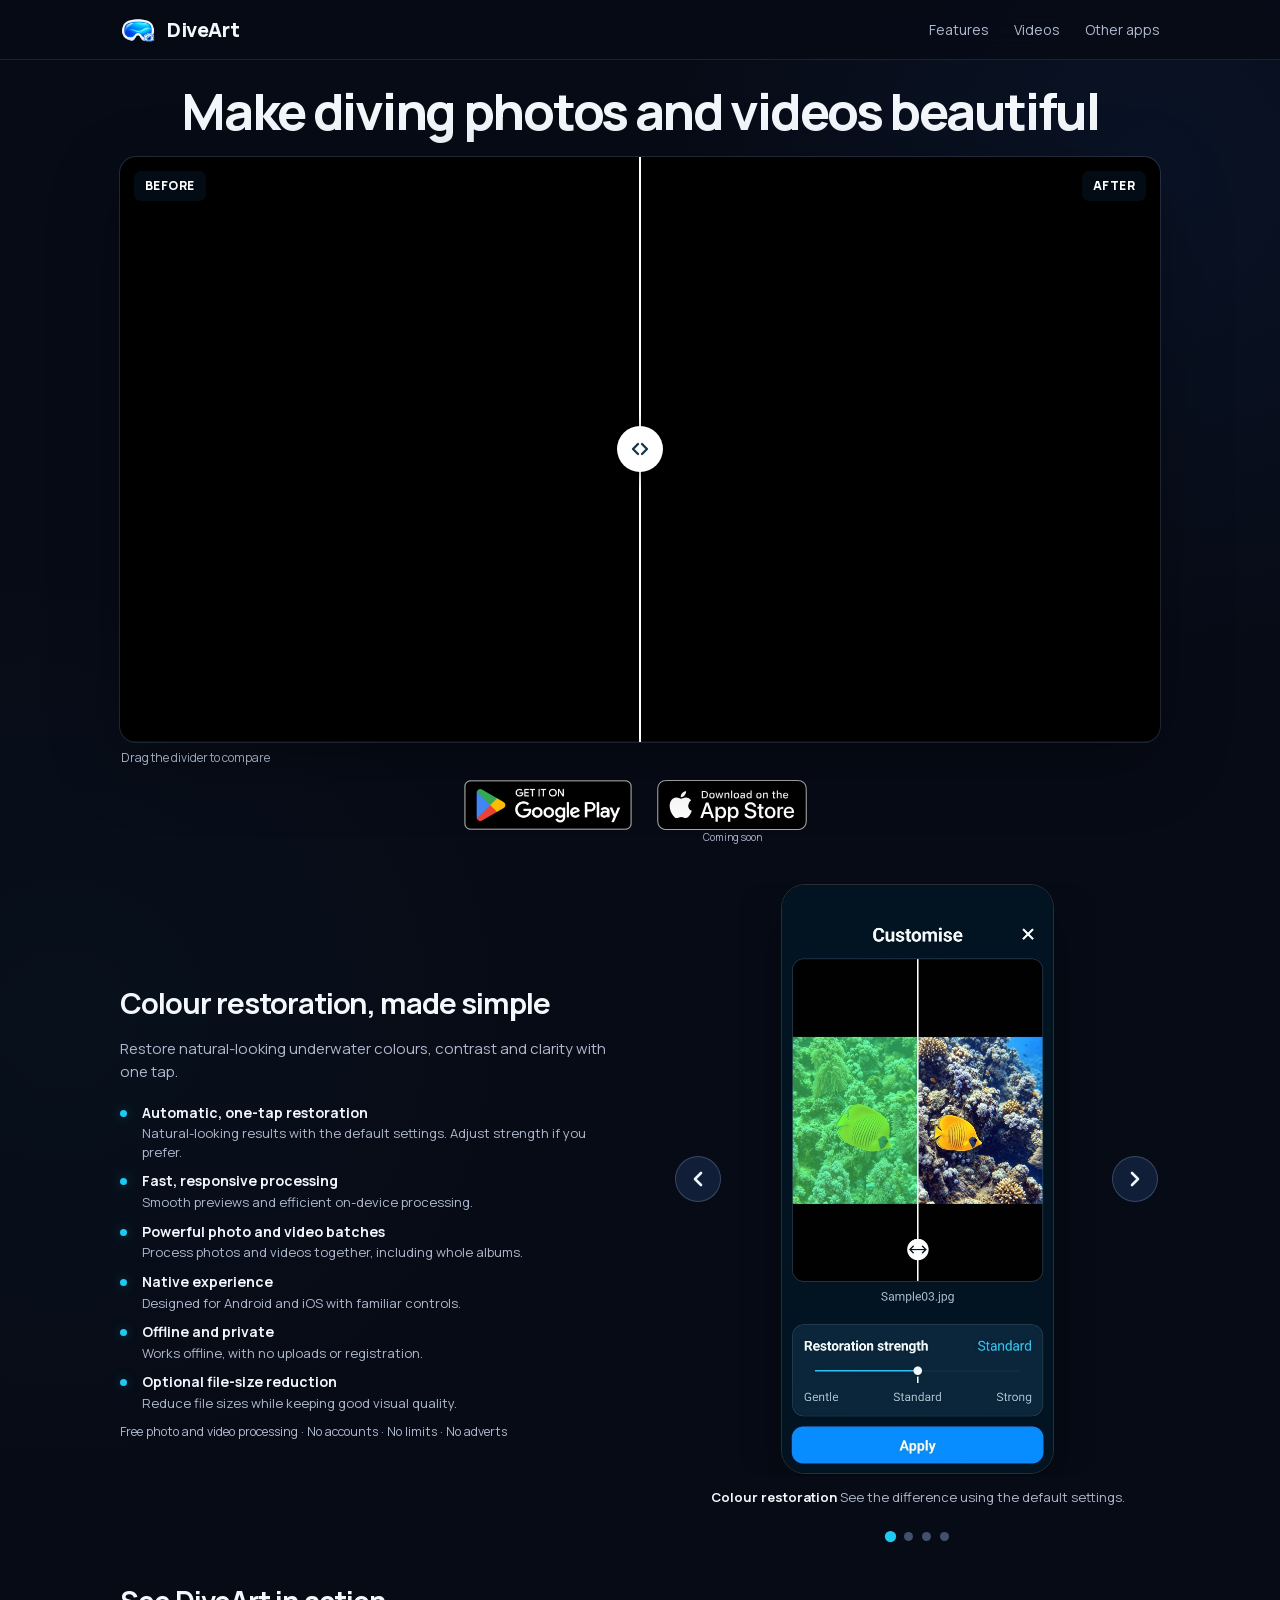
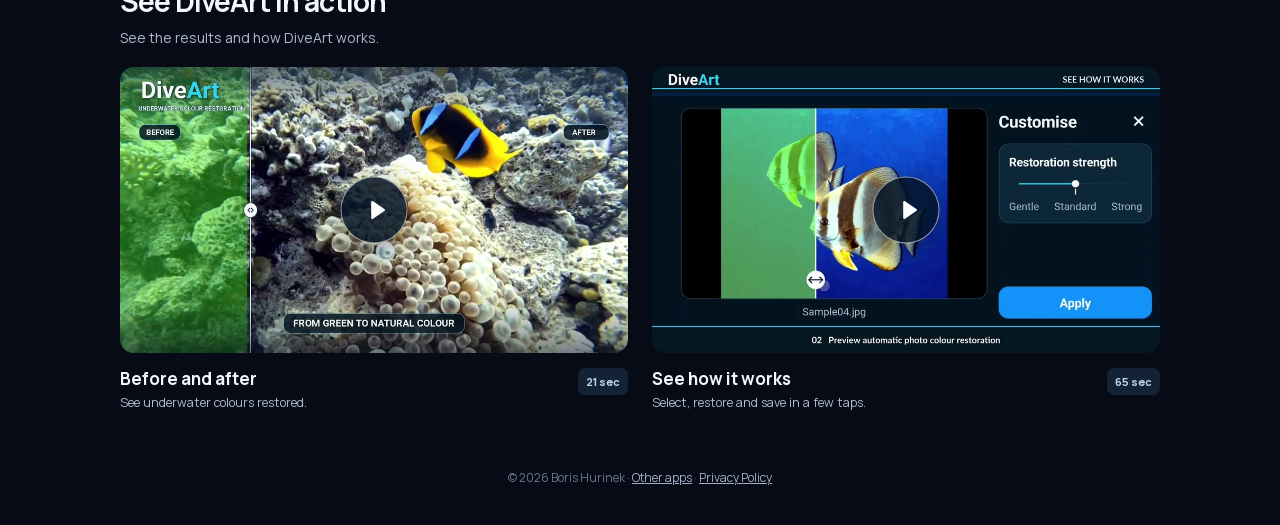
==== commit 30d293be: "Before/after interactive video improvements to support older devices and browsers" ====
--- a/index.html
+++ b/index.html
@@ -36,12 +36,10 @@
         <h1 id="hero-title">Make diving photos and videos beautiful</h1>
         <div class="comparison-wrap">
           <div class="comparison" data-comparison style="--split: 50%" aria-label="Underwater colour restoration before and after">
-            <video data-after class="comparison-video" autoplay muted playsinline loop preload="auto" aria-hidden="true">
-              <source src="assets/videos/stingray-restored.mp4" type="video/mp4">
+            <video data-combined-video class="comparison-source" autoplay muted playsinline loop preload="auto" aria-hidden="true">
+              <source src="assets/videos/stingray-combined.mp4" type="video/mp4">
             </video>
-            <video data-before class="comparison-video comparison-before" autoplay muted playsinline loop preload="auto" aria-hidden="true">
-              <source src="assets/videos/stingray-original.mp4" type="video/mp4">
-            </video>
+            <canvas data-comparison-canvas class="comparison-canvas" width="1280" height="720" aria-hidden="true"></canvas>
             <span class="comparison-label comparison-label-before" aria-hidden="true">BEFORE</span>
             <span class="comparison-label comparison-label-after" aria-hidden="true">AFTER</span>
             <span class="comparison-divider" aria-hidden="true">
--- a/assets/css/site.css
+++ b/assets/css/site.css
@@ -44,7 +44,7 @@
 button, a { -webkit-tap-highlight-color: transparent; }
 button { font: inherit; }
 
-.shell { width: min(var(--shell), calc(100% - 48px)); margin-inline: auto; }
+.shell { width: min(var(--shell), calc(100% - 48px)); margin-left: auto; margin-right: auto; }
 .skip-link { position: fixed; left: 16px; top: -80px; z-index: 1000; padding: 10px 14px; background: white; color: #111; border-radius: 8px; }
 .skip-link:focus { top: 12px; }
 
@@ -61,10 +61,10 @@
   transition: background 180ms ease, border-color 180ms ease;
 }
 .site-header.is-scrolled { background: rgba(7, 11, 22, 0.95); border-color: var(--line); }
-.header-inner { width: min(var(--shell), calc(100% - 48px)); margin-inline: auto; display: flex; align-items: center; justify-content: space-between; gap: 28px; }
-.brand { display: inline-flex; align-items: center; gap: 11px; text-decoration: none; font-weight: 570; letter-spacing: -0.02em; }
+.header-inner { width: min(var(--shell), calc(100% - 48px)); margin-left: auto; margin-right: auto; display: flex; align-items: center; justify-content: space-between; gap: 28px; }
+.brand { display: inline-flex; align-items: center; text-decoration: none; font-weight: 570; letter-spacing: -0.02em; }
 .brand strong { color: #bed2f2; font-weight: 720; }
-.brand-mark { width: 34px; height: 34px; object-fit: contain; }
+.brand-mark { width: 34px; height: 34px; object-fit: contain; margin-right: 11px; }
 .site-nav { display: flex; align-items: center; gap: 30px; font-size: 14px; color: var(--muted); }
 .site-nav a { text-decoration: none; transition: color 160ms ease; }
 .site-nav a:hover, .site-nav a:focus-visible { color: var(--text); }
@@ -220,7 +220,7 @@
   .hero { padding: 44px 0 40px; }
   .app-card { grid-template-columns: 1fr; padding: 40px; gap: 42px; }
   .app-content { max-width: 680px; }
-  .carousel { width: min(100%, 560px); margin-inline: auto; }
+  .carousel { width: min(100%, 560px); margin-left: auto; margin-right: auto; }
 }
 
 @media (max-width: 620px) {
--- a/assets/css/diveart-additions.css
+++ b/assets/css/diveart-additions.css
@@ -19,8 +19,9 @@
 .diveart-videos-heading p:not(.app-type) { margin: 9px 0 0; color: var(--muted); font-size: 14px; }
 .diveart-video-grid { display: grid; grid-template-columns: repeat(2, minmax(0,1fr)); gap: 24px; }
 .diveart-video-card { min-width: 0; background: transparent; border: 0; }
-.diveart-video-frame { aspect-ratio: 16 / 9; position: relative; overflow: hidden; border-radius: 14px; background: #061626; }
-.diveart-video-preview { position: absolute; inset: 0; width: 100%; height: 100%; padding: 0; border: 0; background: transparent; cursor: pointer; display: block; }
+.diveart-video-frame { position: relative; overflow: hidden; border-radius: 14px; background: #061626; }
+.diveart-video-frame::before { content: ""; display: block; padding-top: 56.25%; }
+.diveart-video-preview { position: absolute; top: 0; right: 0; bottom: 0; left: 0; width: 100%; height: 100%; padding: 0; border: 0; background: transparent; cursor: pointer; display: block; }
 .diveart-video-preview:focus-visible { outline: 3px solid #1ccaf2; outline-offset: -4px; }
 .diveart-video-preview img { width: 100%; height: 100%; object-fit: cover; display: block; transition: transform 220ms ease, filter 220ms ease; }
 .diveart-video-preview:hover img { transform: scale(1.025); filter: brightness(.82); }
@@ -47,24 +48,25 @@
 .diveart-home .brand-mark, .other-apps-page .brand-mark { width: 36px; height: 36px; border-radius: 9px; }
 .diveart-home .site-nav, .other-apps-page .site-nav { display: flex; gap: 25px; }
 .diveart-home .site-nav a, .other-apps-page .site-nav a { white-space: nowrap; }
-.diveart-home .site-nav a:last-child { color: #eef7ff; }
 
 .diveart-hero { padding: 22px 0 10px; }
 .diveart-hero h1 { margin: 0 auto 16px; max-width: 930px; text-align: center; font-size: clamp(29px, 4.1vw, 51px); line-height: 1.15; letter-spacing: -.045em; font-weight: 760; text-wrap: balance; }
-.comparison-wrap { width: 100%; margin-inline: auto; }
-.comparison { position: relative; width: 100%; aspect-ratio: 1020 / 572; overflow: hidden; isolation: isolate; border-radius: 16px; background: #123a4b; box-shadow: 0 20px 70px rgba(0,0,0,.3), 0 0 0 1px rgba(205,239,246,.14); touch-action: pan-y; }
-.comparison-video { position: absolute; inset: 0; display: block; width: 100%; height: 100%; object-fit: fill; pointer-events: none; }
-.comparison-before { z-index: 1; clip-path: inset(0 calc(100% - var(--split)) 0 0); }
+.comparison-wrap { width: 100%; margin-left: auto; margin-right: auto; }
+.comparison { position: relative; width: 100%; overflow: hidden; isolation: isolate; border-radius: 16px; background: #123a4b; box-shadow: 0 20px 70px rgba(0,0,0,.3), 0 0 0 1px rgba(205,239,246,.14); }
+.comparison::before { content: ""; display: block; padding-top: 56.25%; }
+.comparison-source { position: absolute; top: 0; right: 0; bottom: 0; left: 0; width: 100%; height: 100%; object-fit: fill; pointer-events: none; }
+.comparison-canvas { position: absolute; z-index: 1; top: 0; right: 0; bottom: 0; left: 0; display: block; width: 100%; height: 100%; background: #123a4b; pointer-events: none; }
 .comparison-label { position: absolute; z-index: 2; top: 14px; padding: 6px 11px; border-radius: 7px; background: rgba(4, 16, 28, .76); color: #fff; font-size: 12px; font-weight: 800; letter-spacing: .04em; pointer-events: none; }
 .comparison-label-before { left: 14px; }
 .comparison-label-after { right: 14px; }
-.comparison-divider { position: absolute; z-index: 3; left: var(--split); top: 0; height: 100%; border-left: 2px solid #fff; transform: translateX(-1px); filter: drop-shadow(0 2px 4px rgba(0,0,0,.65)); pointer-events: none; }
-.comparison-handle { position: absolute; top: 50%; left: 0; display: grid; place-items: center; transform: translate(-50%,-50%); width: 46px; height: 46px; border-radius: 50%; background: #fff; color: #14364c; box-shadow: 0 3px 18px rgba(0,0,0,.4); }
+.comparison-divider { position: absolute; z-index: 3; left: var(--split); top: 0; width: 48px; height: 100%; transform: translateX(-50%); cursor: ew-resize; touch-action: none; }
+.comparison-divider::before { content: ""; position: absolute; top: 0; bottom: 0; left: 50%; border-left: 2px solid #fff; transform: translateX(-50%); filter: drop-shadow(0 2px 4px rgba(0,0,0,.65)); pointer-events: none; }
+.comparison-handle { position: absolute; top: 50%; left: 50%; display: grid; place-items: center; transform: translate(-50%,-50%); width: 46px; height: 46px; border-radius: 50%; background: #fff; color: #14364c; box-shadow: 0 3px 18px rgba(0,0,0,.4); pointer-events: none; }
 .comparison-handle svg { display: block; width: 24px; height: 24px; flex: none; }
-.comparison-slider { position: absolute; inset: 0; z-index: 4; width: 100%; height: 100%; margin: 0; opacity: 0; cursor: ew-resize; appearance: none; -webkit-appearance: none; touch-action: pan-y; }
+.comparison-slider { position: absolute; top: 0; right: 0; bottom: 0; left: 0; z-index: 4; width: 100%; height: 100%; margin: 0; opacity: 0; pointer-events: none; appearance: none; -webkit-appearance: none; }
 .comparison-slider::-webkit-slider-thumb { -webkit-appearance: none; width: 44px; height: 44px; cursor: ew-resize; }
 .comparison-slider::-moz-range-thumb { width: 44px; height: 44px; cursor: ew-resize; }
-.comparison:has(.comparison-slider:focus-visible) { outline: 3px solid #81f2e6; outline-offset: 3px; }
+.comparison:focus-within { outline: 3px solid #81f2e6; outline-offset: 3px; }
 .comparison-play { position: absolute; z-index: 5; right: 12px; bottom: 12px; min-width: 72px; min-height: 38px; padding: 7px 13px; border: 1px solid rgba(255,255,255,.5); border-radius: 100px; color: #fff; background: rgba(3,15,25,.82); font: 750 12px Manrope,Arial,sans-serif; cursor: pointer; }
 .comparison-play:hover { background: rgba(3,15,25,.97); }
 .comparison-play:focus-visible { outline: 3px solid #81f2e6; outline-offset: 2px; }
@@ -138,7 +140,7 @@
   .store-pending img { height: 41px; }
 }
 @media (prefers-reduced-motion: reduce) {
-  .comparison-video { animation: none; }
+  .comparison-canvas { animation: none; }
 }
 
 .other-apps-page .google-badge { border: 0; background: transparent; }
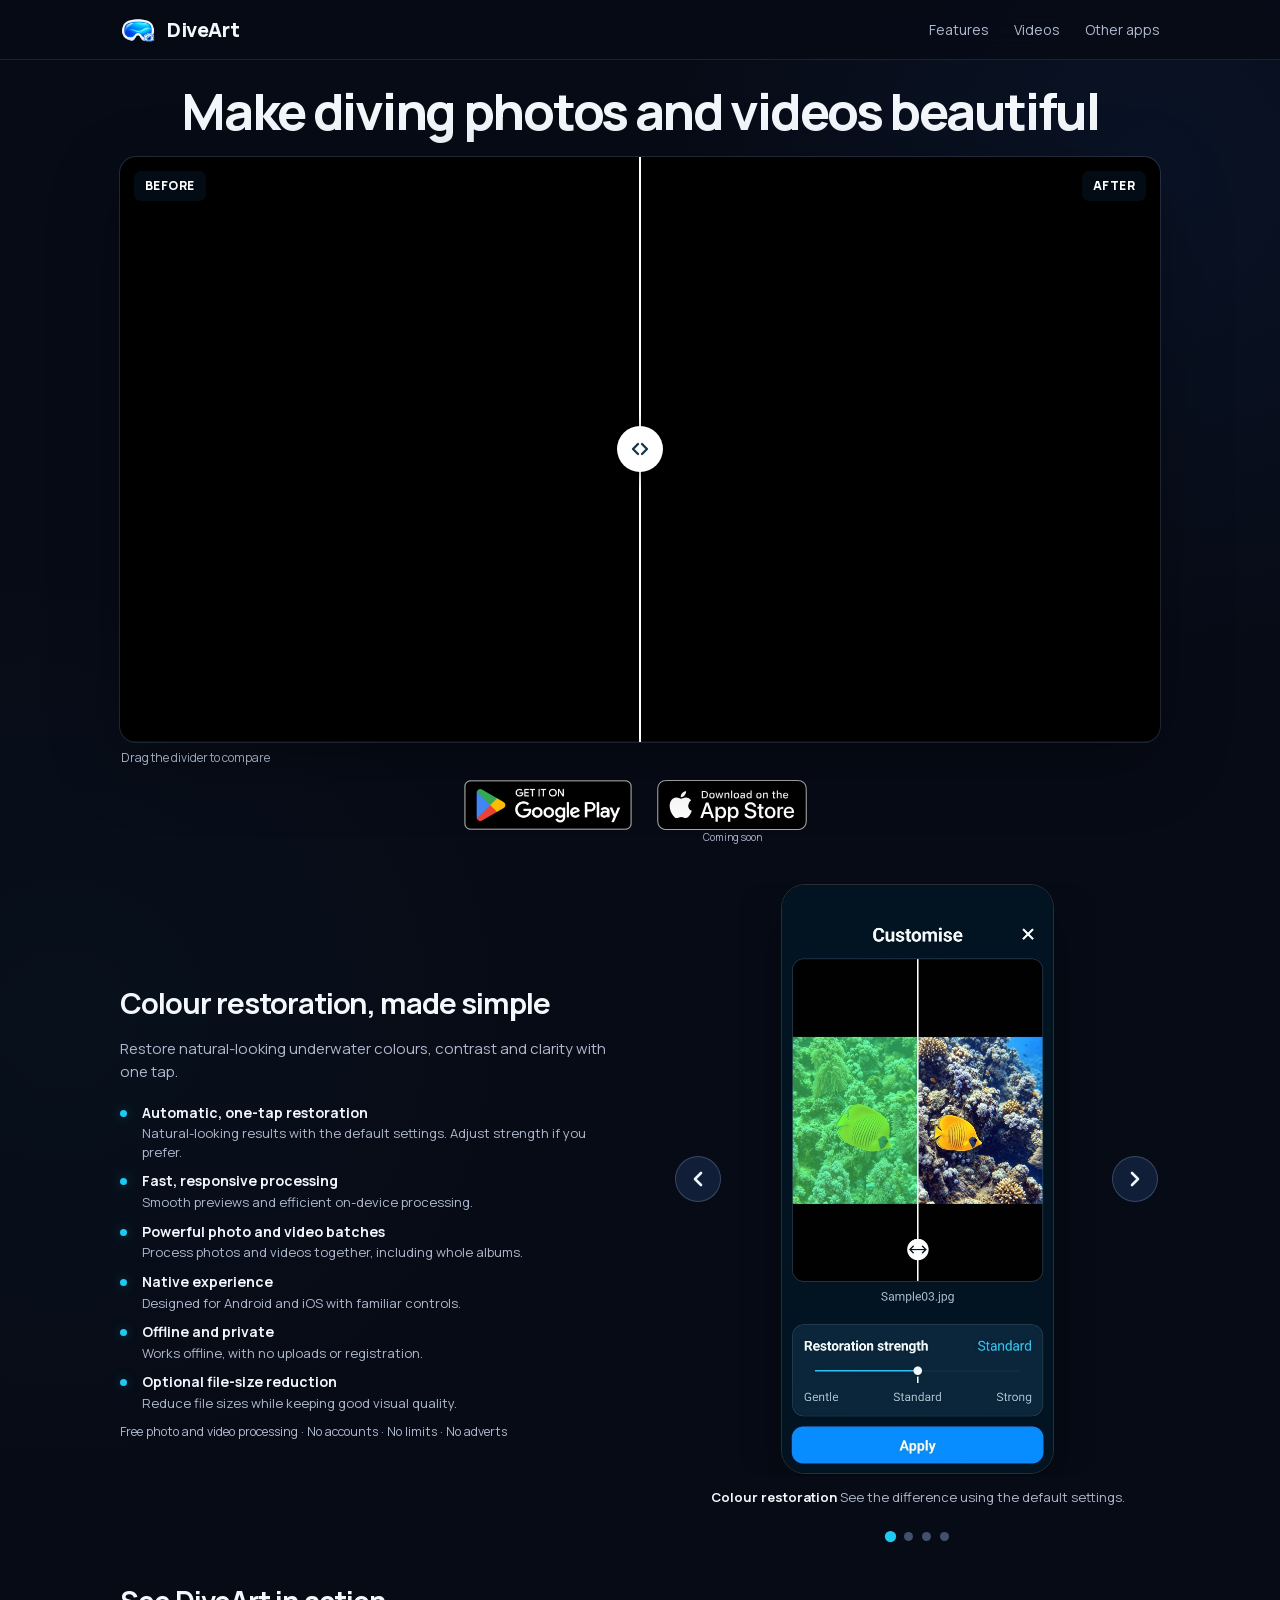
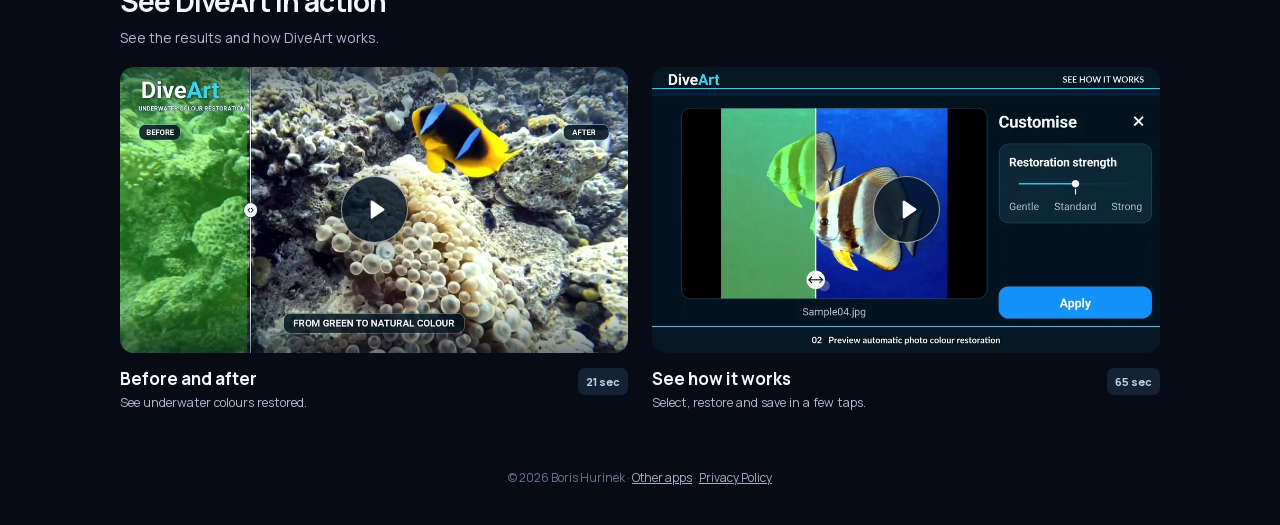
==== commit 280e6002: "Video updates" ====
--- a/index.html
+++ b/index.html
@@ -95,22 +95,20 @@
 </div>
 <div class="diveart-video-grid">
 <article class="diveart-video-card">
-<div class="diveart-video-frame" data-video-frame="">
-<button aria-label="Play DiveArt before-and-after promotional video (21 seconds)" class="diveart-video-preview" data-video-open="" data-video-src="assets/videos/DiveArt_Promo_01_Landscape.mp4" type="button">
-<img alt="Underwater clownfish, from green water to restored natural colours" height="540" loading="lazy" src="assets/images/diveart/promo-poster.webp" width="960"/>
+<div class="diveart-video-frame">
+<video aria-label="DiveArt before-and-after colour restoration video" class="diveart-video-player" data-video-src="assets/videos/DiveArt_Promo_01_Landscape.mp4" playsinline poster="assets/images/diveart/promo-poster.webp" preload="none" width="960" height="540" controlsList="nodownload" oncontextmenu="return false;"></video>
+<button aria-label="Play DiveArt before-and-after promotional video (21 seconds)" class="diveart-video-start" data-video-open type="button">
 <span aria-hidden="true" class="diveart-video-play"><svg fill="currentColor" focusable="false" height="29" viewbox="0 0 24 24" width="29"><path d="M8 5.6v12.8c0 .8.85 1.3 1.54.9l9.38-6.4a1.1 1.1 0 0 0 0-1.8L9.54 4.7A1.04 1.04 0 0 0 8 5.6Z"></path></svg></span>
 </button>
-<video aria-label="DiveArt before-and-after colour restoration video" class="diveart-video-player" controls="" hidden="" playsinline="" poster="assets/images/diveart/promo-poster.webp" preload="none"></video>
 </div>
 <div class="diveart-video-info"><div><h3>Before and after</h3><p>See underwater colours restored.</p></div><span class="diveart-video-duration">21 sec</span></div>
 </article>
 <article class="diveart-video-card">
-<div class="diveart-video-frame" data-video-frame="">
-<button aria-label="Play DiveArt workflow demonstration (65 seconds)" class="diveart-video-preview" data-video-open="" data-video-src="assets/videos/DiveArt_Workflow_01_Landscape.mp4" type="button">
-<img alt="DiveArt photo restoration preview with an interactive before-and-after divider" height="540" loading="lazy" src="assets/images/diveart/workflow-poster.webp" width="960"/>
+<div class="diveart-video-frame">
+<video aria-label="See how DiveArt works: selecting, restoring and saving underwater photos and videos" class="diveart-video-player" data-video-src="assets/videos/DiveArt_Workflow_01_Landscape.mp4" playsinline poster="assets/images/diveart/workflow-poster.webp" preload="none" width="960" height="540" controlsList="nodownload" oncontextmenu="return false;"></video>
+<button aria-label="Play DiveArt workflow demonstration (65 seconds)" class="diveart-video-start" data-video-open type="button">
 <span aria-hidden="true" class="diveart-video-play"><svg fill="currentColor" focusable="false" height="29" viewbox="0 0 24 24" width="29"><path d="M8 5.6v12.8c0 .8.85 1.3 1.54.9l9.38-6.4a1.1 1.1 0 0 0 0-1.8L9.54 4.7A1.04 1.04 0 0 0 8 5.6Z"></path></svg></span>
 </button>
-<video aria-label="See how DiveArt works: selecting, restoring and saving underwater photos and videos" class="diveart-video-player" controls="" hidden="" playsinline="" poster="assets/images/diveart/workflow-poster.webp" preload="none"></video>
 </div>
 <div class="diveart-video-info"><div><h3>See how it works</h3><p>Select, restore and save in a few taps.</p></div><span class="diveart-video-duration">65 sec</span></div>
 </article>
--- a/assets/css/diveart-additions.css
+++ b/assets/css/diveart-additions.css
@@ -19,16 +19,14 @@
 .diveart-videos-heading p:not(.app-type) { margin: 9px 0 0; color: var(--muted); font-size: 14px; }
 .diveart-video-grid { display: grid; grid-template-columns: repeat(2, minmax(0,1fr)); gap: 24px; }
 .diveart-video-card { min-width: 0; background: transparent; border: 0; }
-.diveart-video-frame { position: relative; overflow: hidden; border-radius: 14px; background: #061626; }
-.diveart-video-frame::before { content: ""; display: block; padding-top: 56.25%; }
-.diveart-video-preview { position: absolute; top: 0; right: 0; bottom: 0; left: 0; width: 100%; height: 100%; padding: 0; border: 0; background: transparent; cursor: pointer; display: block; }
-.diveart-video-preview:focus-visible { outline: 3px solid #1ccaf2; outline-offset: -4px; }
-.diveart-video-preview img { width: 100%; height: 100%; object-fit: cover; display: block; transition: transform 220ms ease, filter 220ms ease; }
-.diveart-video-preview:hover img { transform: scale(1.025); filter: brightness(.82); }
-.diveart-video-play { position: absolute; left: 50%; top: 50%; transform: translate(-50%, -50%); display: grid; place-items: center; width: 67px; height: 67px; padding-left: 3px; border: 1px solid rgba(255,255,255,.55); border-radius: 50%; color: white; background: rgba(4, 20, 38, .86); box-shadow: 0 9px 34px rgba(0,0,0,.46); transition: background 160ms ease, transform 160ms ease; }
-.diveart-video-preview:hover .diveart-video-play, .diveart-video-preview:focus-visible .diveart-video-play { background: #098af2; transform: translate(-50%, -50%) scale(1.07); }
-.diveart-video-player { display: block; width: 100%; height: 100%; object-fit: contain; background: #061626; }
-.diveart-video-player[hidden], .diveart-video-preview[hidden] { display: none; }
+.diveart-video-frame { display: grid; grid-template-columns: minmax(0,1fr); overflow: hidden; border-radius: 14px; background: #061626; }
+.diveart-video-frame::before { content: ""; display: block; grid-area: 1 / 1; padding-top: 56.25%; }
+.diveart-video-player { display: block; grid-area: 1 / 1; width: 100%; height: 100%; min-width: 0; min-height: 0; object-fit: contain; background: #061626; }
+.diveart-video-start { display: flex; grid-area: 1 / 1; z-index: 1; width: 100%; height: 100%; align-self: stretch; align-items: center; justify-content: center; padding: 0; border: 0; background: transparent; cursor: pointer; }
+.diveart-video-start[hidden] { display: none; }
+.diveart-video-start:focus-visible { outline: 3px solid #1ccaf2; outline-offset: -4px; }
+.diveart-video-play { display: flex; justify-content: center; align-items: center; width: 67px; height: 67px; padding-left: 3px; border: 1px solid rgba(255,255,255,.55); border-radius: 50%; color: white; background: rgba(4, 20, 38, .86); box-shadow: 0 9px 34px rgba(0,0,0,.46); transition: background 160ms ease, transform 160ms ease; }
+.diveart-video-start:hover .diveart-video-play, .diveart-video-start:focus-visible .diveart-video-play { background: #098af2; transform: scale(1.07); }
 .diveart-video-info { min-height: 72px; padding: 15px 0 0; display: flex; justify-content: space-between; align-items: start; gap: 14px; }
 .diveart-video-info h3 { margin: 0 0 4px; font-size: 17px; line-height: 1.3; }
 .diveart-video-info p { margin: 0; color: var(--muted); font-size: 12.5px; line-height: 1.5; }
@@ -40,7 +38,7 @@
   .diveart-video-play { width: 58px; height: 58px; }
 }
 @media (prefers-reduced-motion: reduce) {
-  .diveart-video-preview img, .diveart-video-play { transition: none; }
+  .diveart-video-play { transition: none; }
 }
 .diveart-home { --accent: #1ccaf2; --accent-rgb: 28, 202, 242; --shell: 1040px; }
 .diveart-home .site-header, .other-apps-page .site-header { height: 60px; background: rgba(7, 11, 22, .94); border-bottom: 1px solid var(--line); }
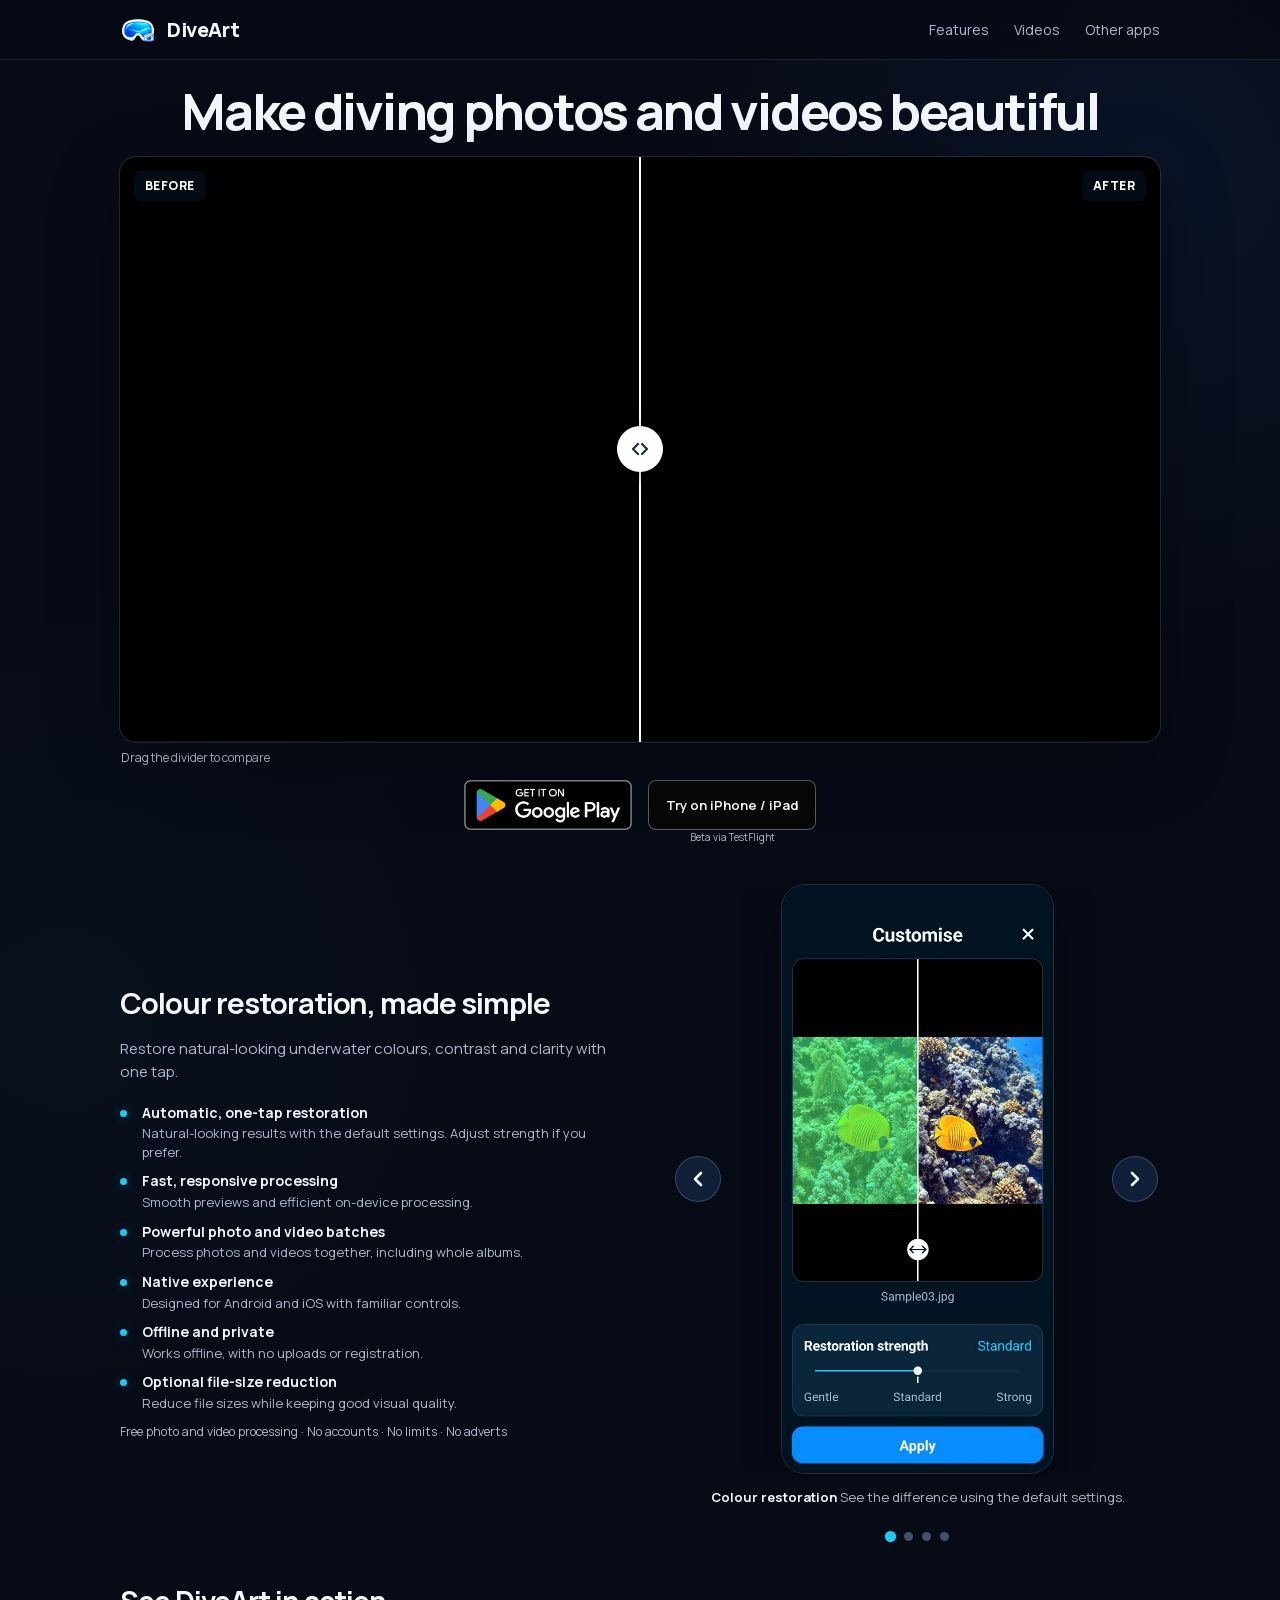
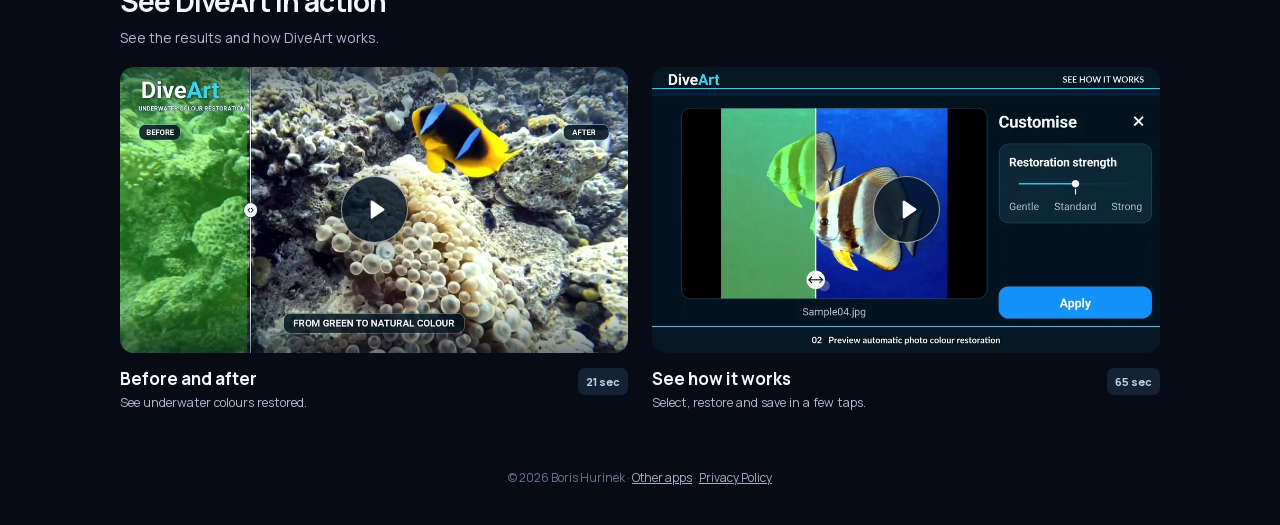
==== commit 9c03d267: "iOS beta link added" ====
--- a/index.html
+++ b/index.html
@@ -62,10 +62,10 @@
             
             <img class="store-official" src="assets/images/store-badges/google-play.png" alt="Get it on Google Play">
           </a>
-          <span class="store-pending" aria-label="App Store availability coming soon">
-            <img src="assets/images/store-badges/app-store.svg" alt="Download on the App Store">
-            <small>Coming soon</small>
-          </span>
+          <a class="store-testflight" href="https://testflight.apple.com/join/rVzfcXkb" target="_blank" rel="noopener" aria-label="Try DiveArt on iPhone or iPad, beta via TestFlight">
+            <span class="testflight-button">Try on iPhone / iPad</span>
+            <small>Beta via TestFlight</small>
+          </a>
         </div>
       </div>
     </section>
--- a/assets/css/diveart-additions.css
+++ b/assets/css/diveart-additions.css
@@ -72,14 +72,16 @@
 .comparison-status:empty { display: none; }
 .comparison-play[hidden] { display: none; }
 .hero-stores { display: flex; justify-content: center; align-items: flex-start; flex-wrap: wrap; gap: 16px; margin: 13px auto 0; }
-.hero-stores .store-badge, .hero-stores .store-pending { width: 168px; flex: 0 0 auto; }
+.hero-stores .store-badge, .hero-stores .store-testflight { width: 168px; flex: 0 0 auto; }
 .hero-stores .store-badge { height: 50px; border: 0; border-radius: 0; overflow: hidden; background: transparent; }
 /* The official Google PNG includes transparent outer margins. Scale the image element
    without changing its artwork so its visible border matches Apple's badge. */
 .google-badge .store-official { top: -24.7%; left: -7%; width: 114%; height: 148%; max-width: none; object-fit: contain; }
-.store-pending { display: inline-flex; flex-direction: column; align-items: center; justify-content: start; gap: 2px; }
-.store-pending img { display: block; width: 100%; height: 50px; object-fit: contain; }
-.store-pending small { font-size: 10px; color: var(--muted); line-height: 1.15; }
+.store-testflight { display: inline-flex; flex-direction: column; align-items: center; gap: 2px; text-decoration: none; }
+.testflight-button { display: flex; align-items: center; justify-content: center; width: 100%; height: 50px; border: 1px solid rgba(255,255,255,.34); border-radius: 8px; background: #080808; color: #fff; font-size: 13px; font-weight: 650; }
+.store-testflight small { font-size: 10px; color: var(--muted); line-height: 1.15; }
+.store-testflight:hover .testflight-button { background: #171717; }
+.store-testflight:focus-visible { outline: 2px solid var(--accent); outline-offset: 3px; }
 
 .diveart-details { padding-bottom: 40px; }
 .diveart-features { display: grid; grid-template-columns: minmax(0,1.02fr) minmax(0,.98fr); align-items: center; gap: clamp(30px,4vw,60px); padding: 28px 0 30px; border: 0; border-radius: 0; background: transparent; }
@@ -121,10 +123,10 @@
   .comparison-bottom { justify-content: center; text-align: center; font-size: 10px; margin-top: 5px; }
   .comparison-status:not(:empty) { display: block; }
   .hero-stores { gap: 12px; margin-top: 10px; }
-  .hero-stores .store-badge, .hero-stores .store-pending { width: 148px; }
+  .hero-stores .store-badge, .hero-stores .store-testflight { width: 148px; }
   .hero-stores .store-badge { height: 44px; }
-  .store-pending img { height: 44px; }
-  .store-pending small { font-size: 9px; }
+  .testflight-button { height: 44px; }
+  .store-testflight small { font-size: 9px; }
   .diveart-features { padding: 20px 0 24px; gap: 20px; }
   .diveart-features .app-description { font-size: 13.5px; }
   .diveart-gallery .carousel-image { height: min(540px,72vh); }
@@ -133,9 +135,9 @@
 }
 @media (max-width: 370px) {
   .diveart-hero h1 { font-size: 24px; }
-  .hero-stores .store-badge, .hero-stores .store-pending { width: 136px; }
+  .hero-stores .store-badge, .hero-stores .store-testflight { width: 136px; }
   .hero-stores .store-badge { height: 41px; }
-  .store-pending img { height: 41px; }
+  .testflight-button { height: 41px; }
 }
 @media (prefers-reduced-motion: reduce) {
   .comparison-canvas { animation: none; }
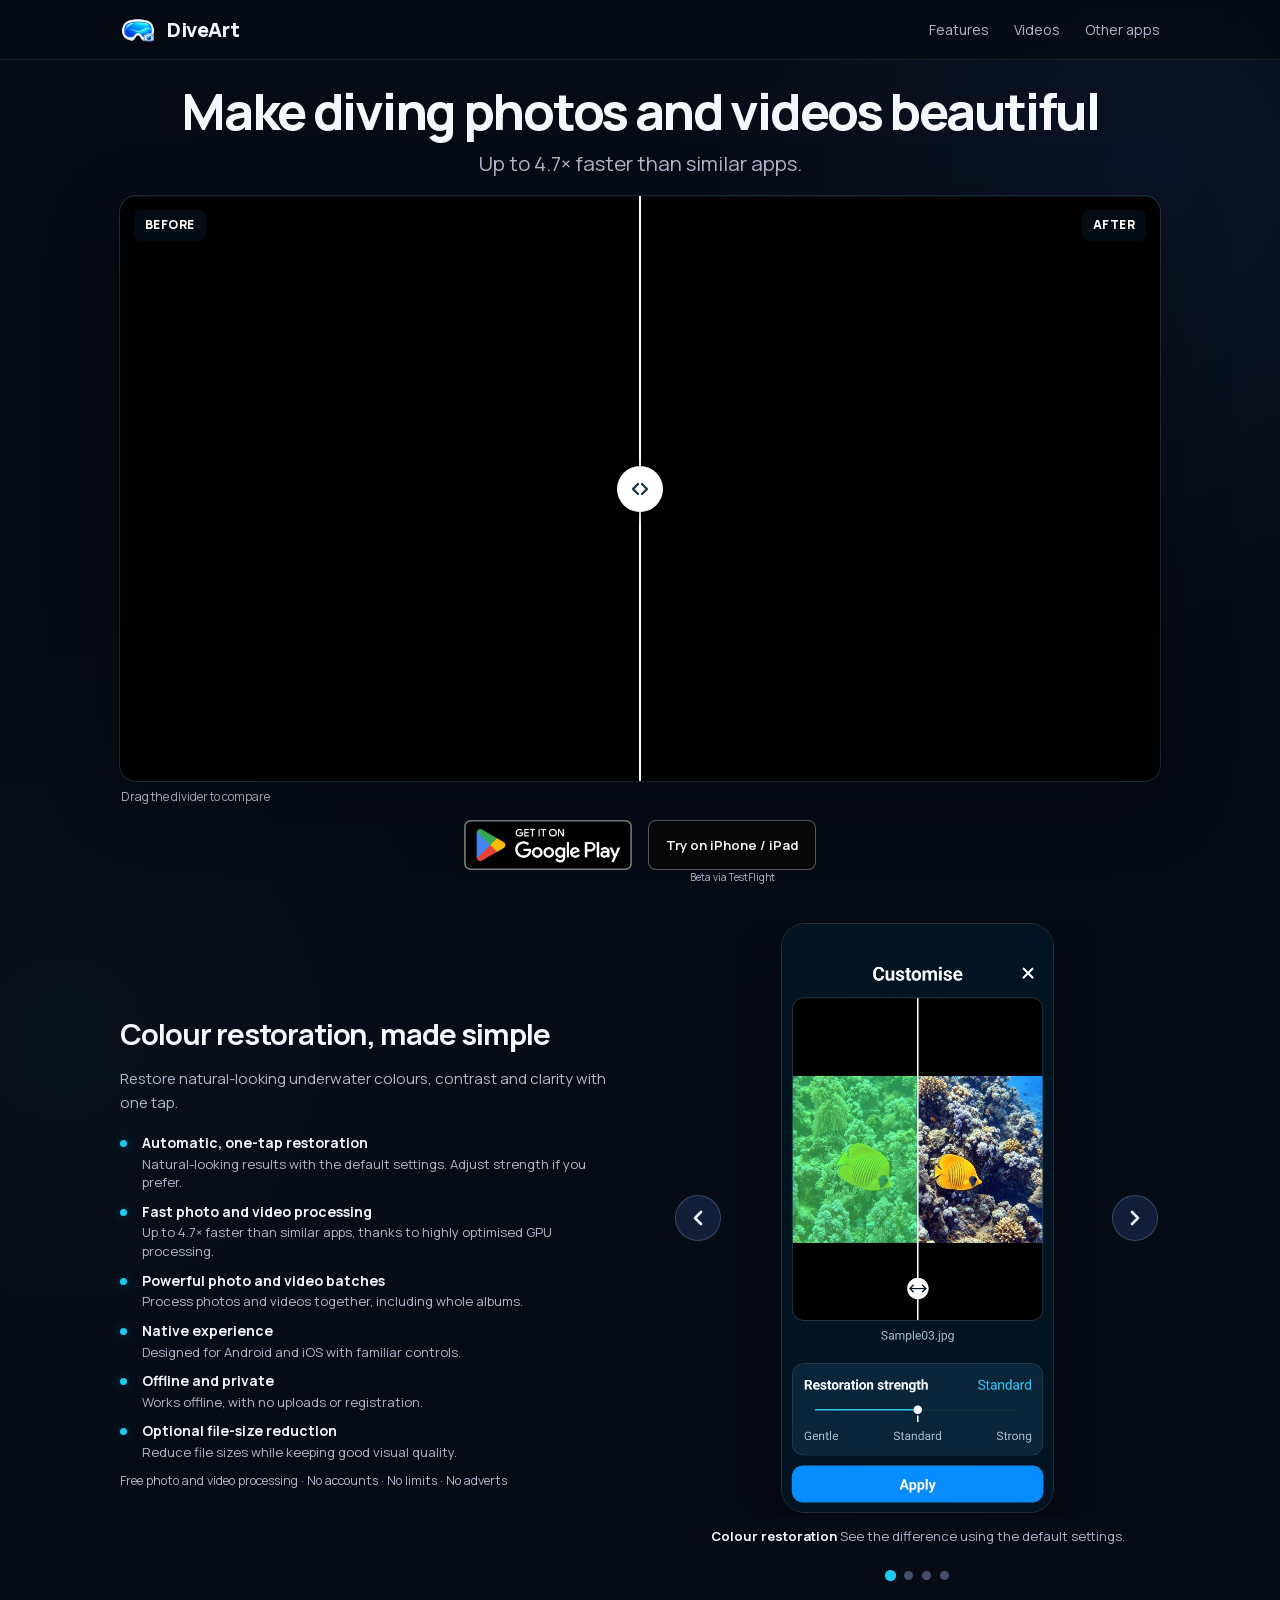
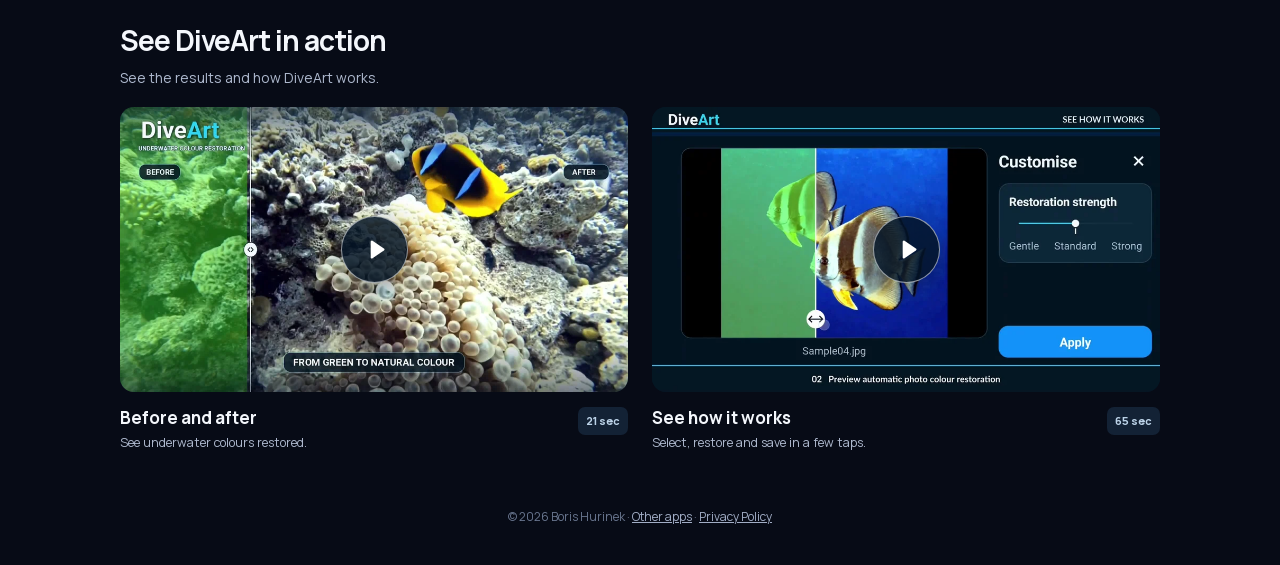
==== commit f8bbf2d9: "Performance headline added following benchmarking" ====
--- a/index.html
+++ b/index.html
@@ -34,6 +34,7 @@
     <section class="diveart-hero" id="top" aria-labelledby="hero-title">
       <div class="shell">
         <h1 id="hero-title">Make diving photos and videos beautiful</h1>
+        <p class="hero-subtitle">Up to 4.7× faster than similar apps.</p>
         <div class="comparison-wrap">
           <div class="comparison" data-comparison style="--split: 50%" aria-label="Underwater colour restoration before and after">
             <video data-combined-video class="comparison-source" autoplay muted playsinline loop preload="auto" aria-hidden="true">
@@ -76,7 +77,7 @@
           <p class="app-description">Restore natural-looking underwater colours, contrast and clarity with one tap.</p>
 <div aria-label="DiveArt highlights" class="feature-list">
 <div class="feature-item"><span aria-hidden="true" class="feature-dot"></span><div><strong>Automatic, one-tap restoration</strong><span>Natural-looking results with the default settings. Adjust strength if you prefer.</span></div></div>
-<div class="feature-item"><span aria-hidden="true" class="feature-dot"></span><div><strong>Fast, responsive processing</strong><span>Smooth previews and efficient on-device processing.</span></div></div>
+<div class="feature-item"><span aria-hidden="true" class="feature-dot"></span><div><strong>Fast photo and video processing</strong><span>Up to 4.7× faster than similar apps, thanks to highly optimised GPU processing.</span></div></div>
 <div class="feature-item"><span aria-hidden="true" class="feature-dot"></span><div><strong>Powerful photo and video batches</strong><span>Process photos and videos together, including whole albums.</span></div></div>
 <div class="feature-item"><span aria-hidden="true" class="feature-dot"></span><div><strong>Native experience</strong><span>Designed for Android and iOS with familiar controls.</span></div></div>
 <div class="feature-item"><span aria-hidden="true" class="feature-dot"></span><div><strong>Offline and private</strong><span>Works offline, with no uploads or registration.</span></div></div>
--- a/assets/css/diveart-additions.css
+++ b/assets/css/diveart-additions.css
@@ -48,7 +48,8 @@
 .diveart-home .site-nav a, .other-apps-page .site-nav a { white-space: nowrap; }
 
 .diveart-hero { padding: 22px 0 10px; }
-.diveart-hero h1 { margin: 0 auto 16px; max-width: 930px; text-align: center; font-size: clamp(29px, 4.1vw, 51px); line-height: 1.15; letter-spacing: -.045em; font-weight: 760; text-wrap: balance; }
+.diveart-hero h1 { margin: 0 auto 8px; max-width: 930px; text-align: center; font-size: clamp(29px, 4.1vw, 51px); line-height: 1.15; letter-spacing: -.045em; font-weight: 760; text-wrap: balance; }
+.hero-subtitle { margin: 0 auto 18px; max-width: 930px; text-align: center; color: var(--muted); font-size: clamp(16px, 1.6vw, 21px); line-height: 1.45; text-wrap: balance; }
 .comparison-wrap { width: 100%; margin-left: auto; margin-right: auto; }
 .comparison { position: relative; width: 100%; overflow: hidden; isolation: isolate; border-radius: 16px; background: #123a4b; box-shadow: 0 20px 70px rgba(0,0,0,.3), 0 0 0 1px rgba(205,239,246,.14); }
 .comparison::before { content: ""; display: block; padding-top: 56.25%; }
@@ -112,7 +113,8 @@
   .diveart-home .nav-desktop { display: none; }
   .diveart-hero { padding: 12px 0 7px; }
   .diveart-hero .shell, .diveart-details.shell { width: min(100% - 22px,var(--shell)); }
-  .diveart-hero h1 { font-size: clamp(25px,7.4vw,34px); letter-spacing: -.035em; margin-bottom: 12px; }
+  .diveart-hero h1 { font-size: clamp(25px,7.4vw,34px); letter-spacing: -.035em; margin-bottom: 7px; }
+  .hero-subtitle { font-size: 15px; margin-bottom: 14px; }
   .comparison { border-radius: 10px; }
   .comparison-label { top: 8px; font-size: 10px; padding: 4px 7px; border-radius: 5px; }
   .comparison-label-before { left: 8px; }
